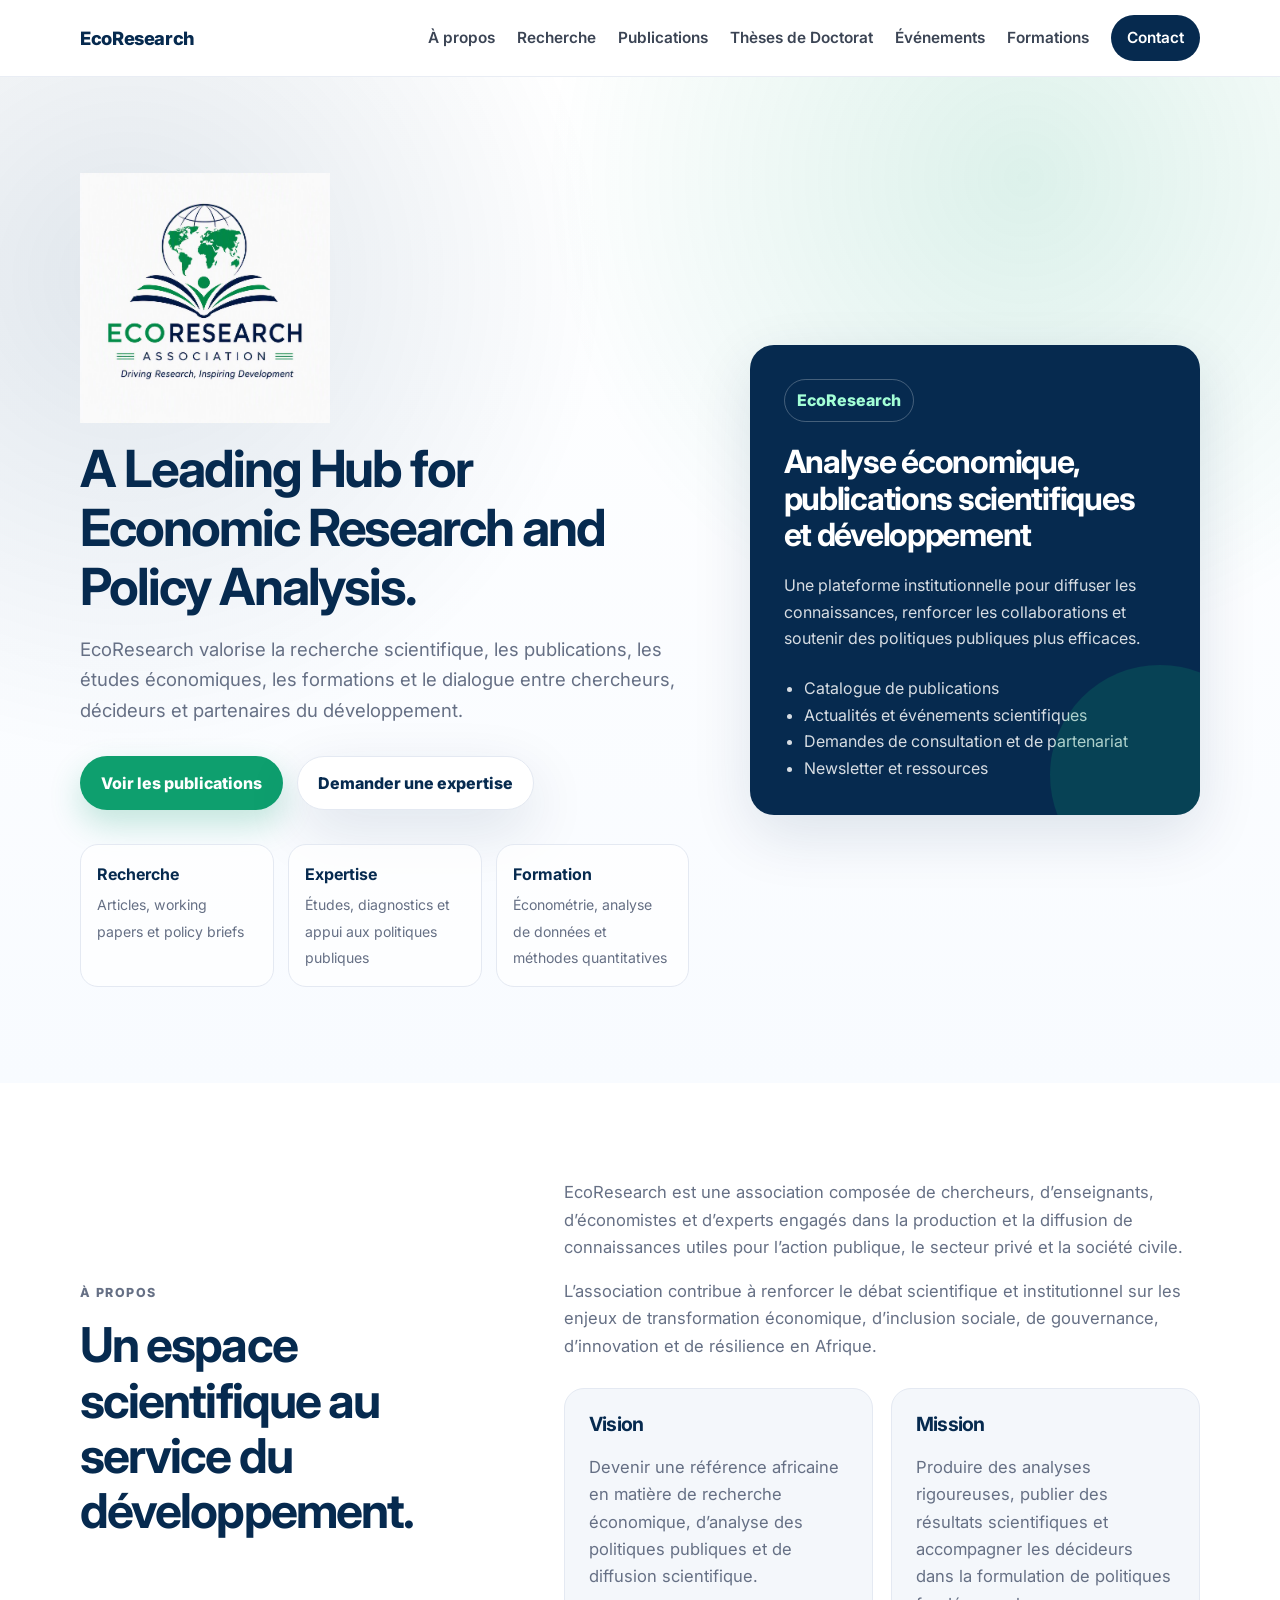
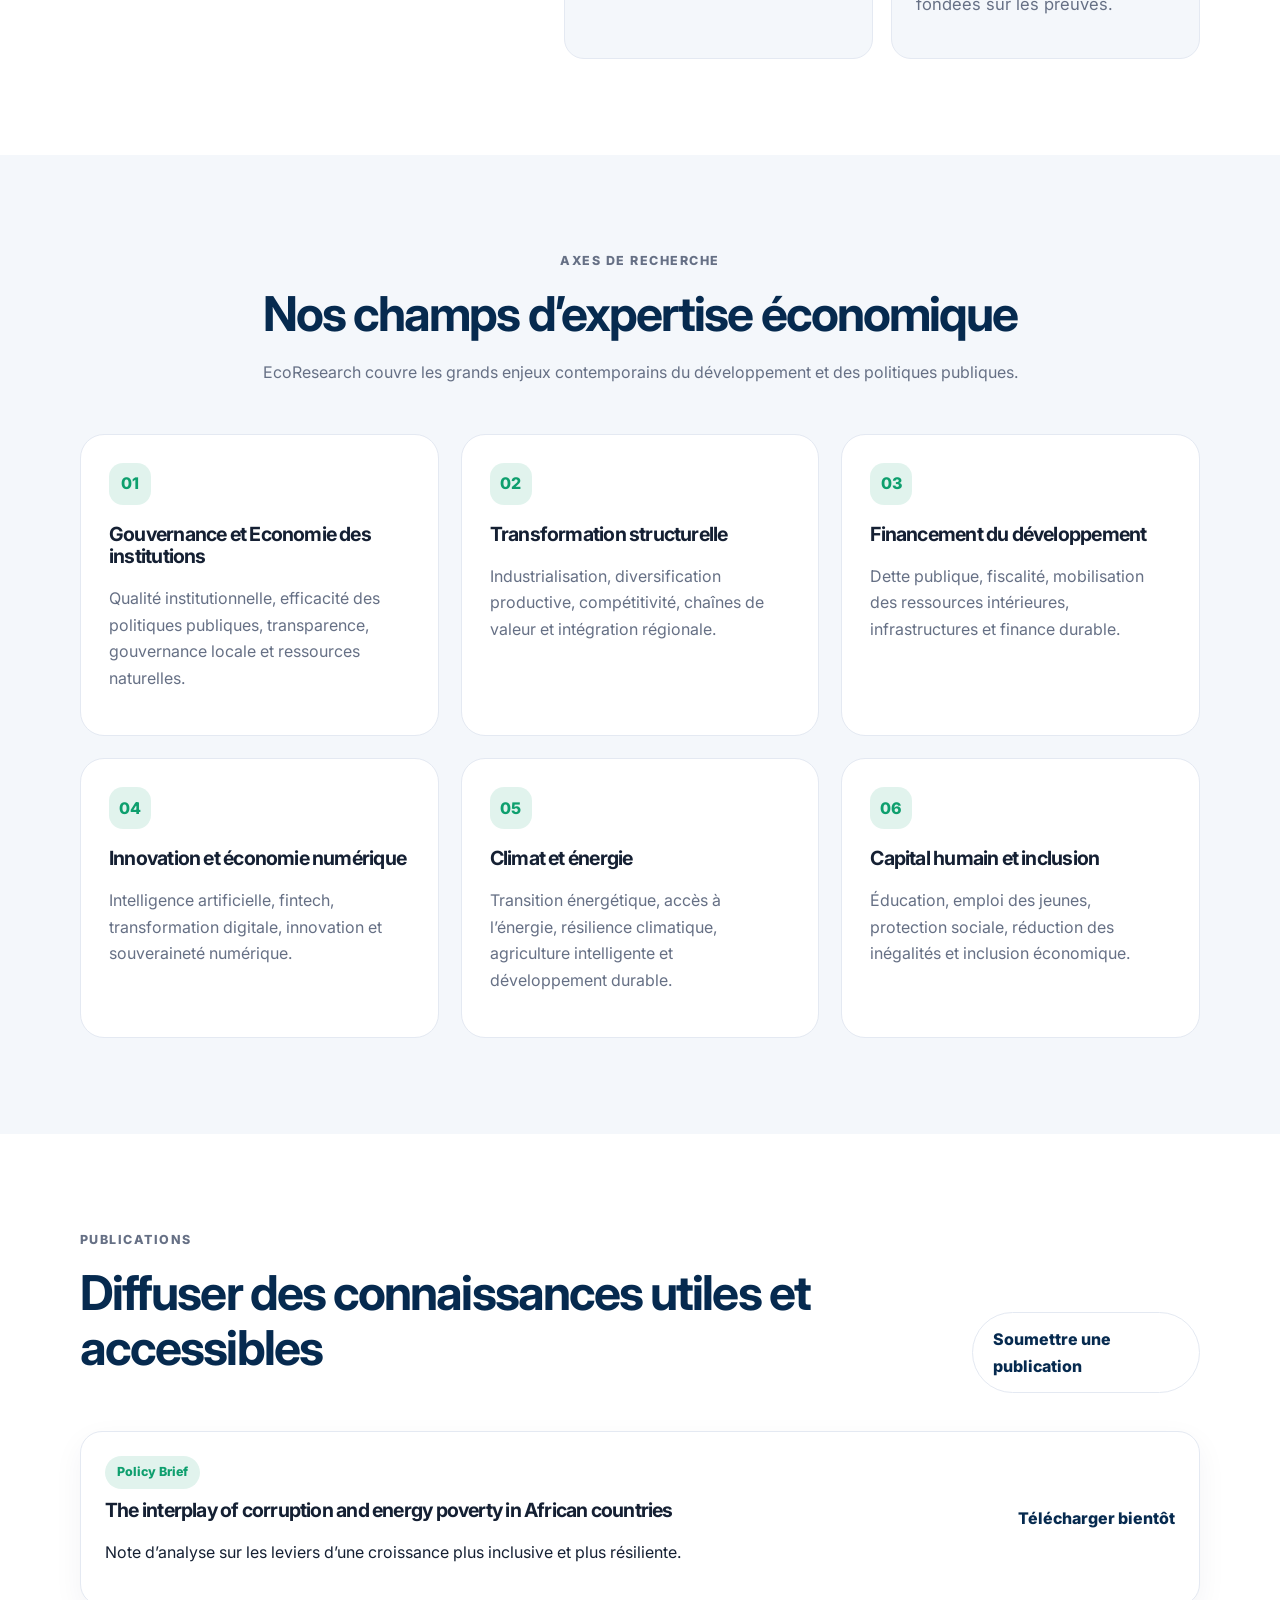
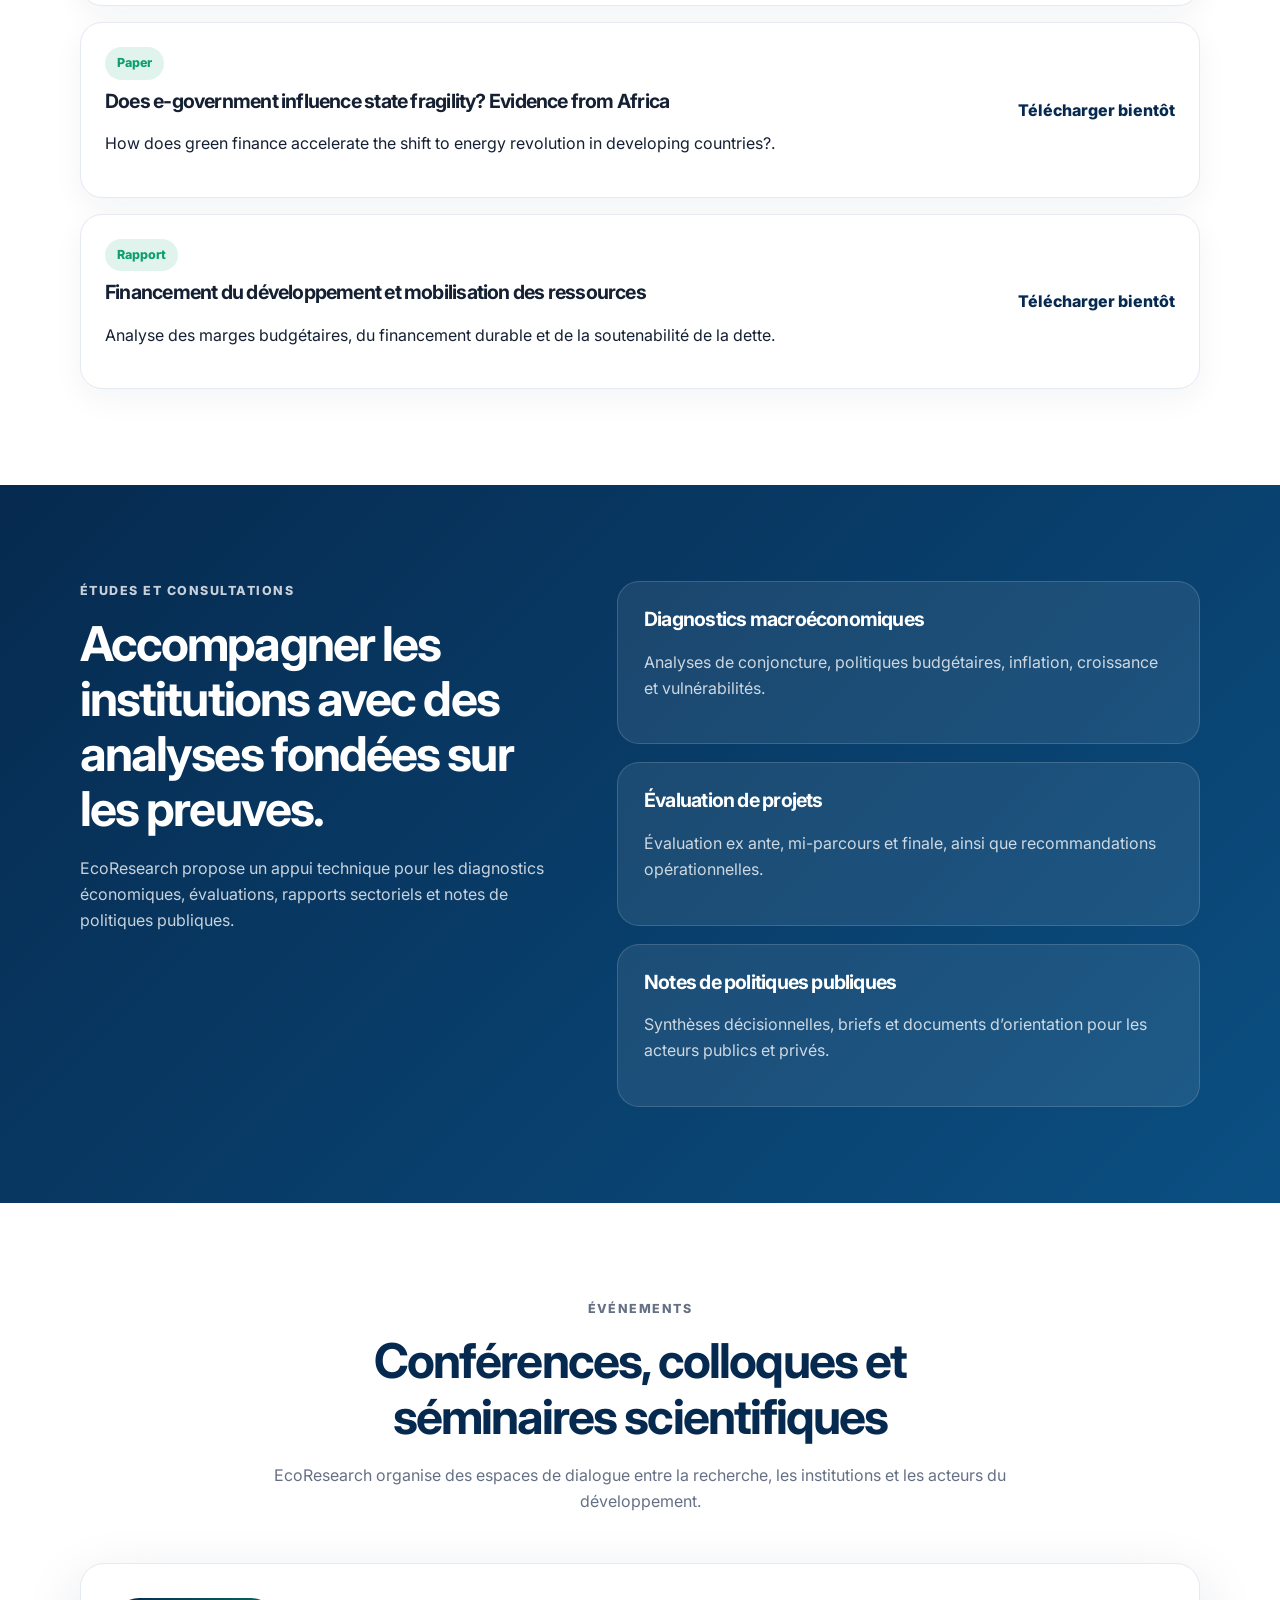
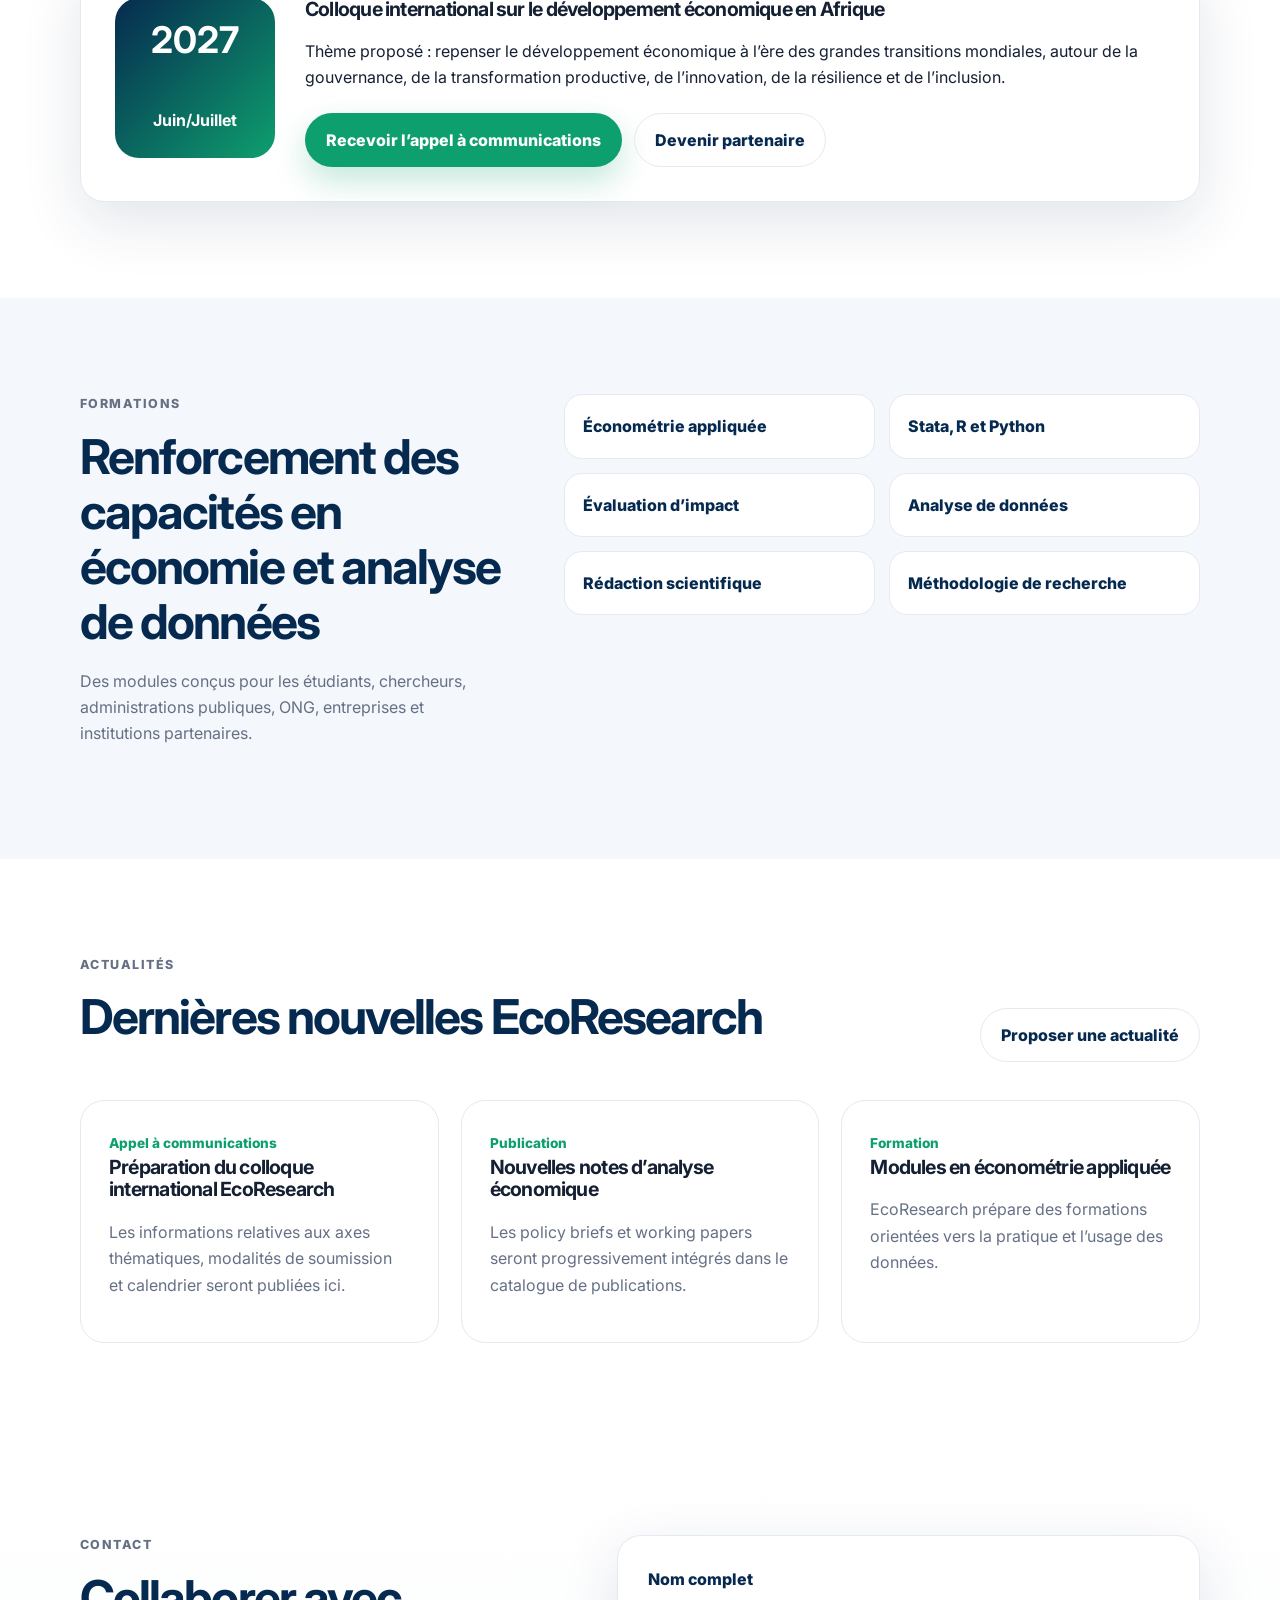
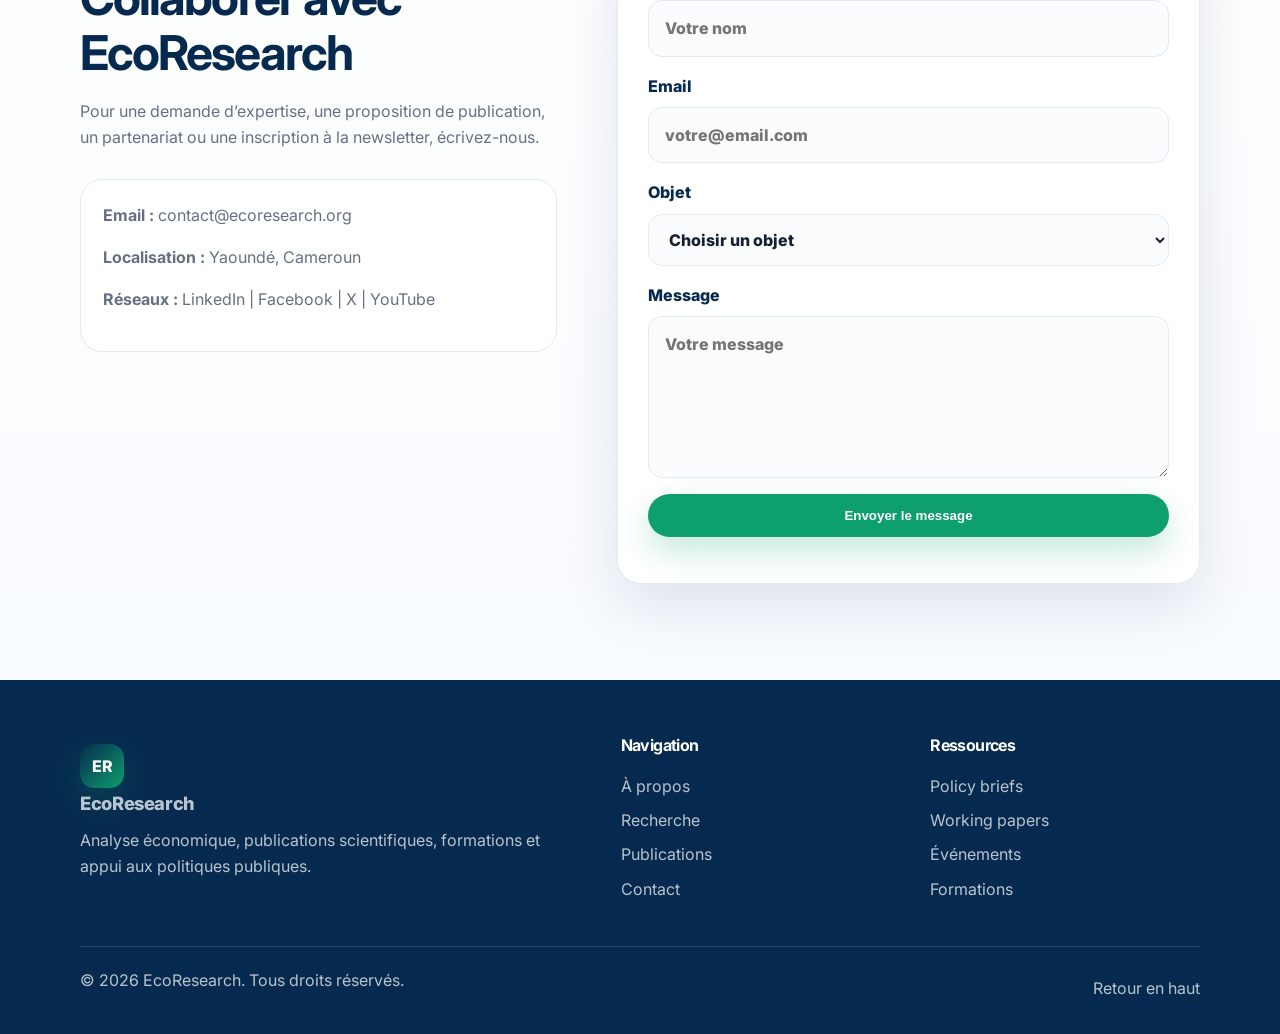
==== index.html @ c22a1712 "Update index.html" ====
<!DOCTYPE html>
<html lang="fr">
<head>
  <meta charset="UTF-8" />
  <meta name="viewport" content="width=device-width, initial-scale=1.0" />
  <meta name="description" content="EcoResearch est une association dédiée à l'analyse économique, à la production scientifique, aux publications, formations, études et consultations." />
  <meta name="keywords" content="EcoResearch, analyse économique, publications scientifiques, recherche, développement, formation, colloque, Afrique" />
  <meta name="author" content="Association EcoResearch" />
  <title>EcoResearch |Recherche appliquée pour le développement économique durable</title>
  <link rel="preconnect" href="https://fonts.googleapis.com">
  <link rel="preconnect" href="https://fonts.gstatic.com" crossorigin>
  <link href="https://fonts.googleapis.com/css2?family=Inter:wght@400;500;600;700;800&display=swap" rel="stylesheet">
  <link rel="stylesheet" href="style.css" />
</head>
<body>
  <header class="site-header" id="top">
    <div class="container nav-wrapper">
      <a href="#top" class="brand" aria-label=<img src="" alt=""EcoResearch Logo">
        <span class="brand-text">EcoResearch</span>
       </a> 
      <button class="nav-toggle" id="navToggle" aria-label="Ouvrir le menu" aria-expanded="false">
        <span></span><span></span><span></span>
      </button>
      <nav class="main-nav" id="mainNav" aria-label="Navigation principale">
        <a href="#apropos">À propos</a>
        <a href="#recherche">Recherche</a>
        <a href="#publications">Publications</a>
        <a href="#Theses">Thèses de Doctorat</a>
        <a href="#evenements">Événements</a>
        <a href="#formations">Formations</a>
        <a href="#contact" class="nav-cta">Contact</a>
      </nav>
    </div>
  </header>

  <main>
    <section class="hero section" id="accueil">
      <div class="container hero-grid">
        <div class="hero-content reveal">
         <img src="Ecoresearch-AS.jpeg" alt="EcoResearch Logo" style="width:250px; height:auto; 
          <p class="eyebrow"></p>
          <h1>A Leading Hub for Economic Research and Policy Analysis.</h1>
          <p class="hero-text">
            EcoResearch valorise la recherche scientifique, les publications, les études économiques, les formations et le dialogue entre chercheurs, décideurs et partenaires du développement.
          </p>
          <div class="hero-actions">
            <a href="#publications" class="btn btn-primary">Voir les publications</a>
            <a href="#contact" class="btn btn-secondary">Demander une expertise</a>
          </div>
          <div class="hero-stats" aria-label="Indicateurs EcoResearch">
            <div><strong>Recherche</strong><span>Articles, working papers et policy briefs</span></div>
            <div><strong>Expertise</strong><span>Études, diagnostics et appui aux politiques publiques</span></div>
            <div><strong>Formation</strong><span>Économétrie, analyse de données et méthodes quantitatives</span></div>
          </div>
        </div>
        <div class="hero-card reveal">
          <div class="card-badge">EcoResearch</div>
          <h2>Analyse économique, publications scientifiques et développement</h2>
          <p>
            Une plateforme institutionnelle pour diffuser les connaissances, renforcer les collaborations et soutenir des politiques publiques plus efficaces.
          </p>
          <ul>
            <li>Catalogue de publications</li>
            <li>Actualités et événements scientifiques</li>
            <li>Demandes de consultation et de partenariat</li>
            <li>Newsletter et ressources</li>
          </ul>
        </div>
      </div>
    </section>

    <section class="section" id="apropos">
      <div class="container two-col">
        <div class="section-heading reveal">
          <p class="eyebrow">À propos</p>
          <h2>Un espace scientifique au service du développement.</h2>
        </div>
        <div class="text-block reveal">
          <p>
            EcoResearch est une association composée de chercheurs, d’enseignants, d’économistes et d’experts engagés dans la production et la diffusion de connaissances utiles pour l’action publique, le secteur privé et la société civile.
          </p>
          <p>
            L’association contribue à renforcer le débat scientifique et institutionnel sur les enjeux de transformation économique, d’inclusion sociale, de gouvernance, d’innovation et de résilience en Afrique.
          </p>
          <div class="mission-box">
            <div>
              <h3>Vision</h3>
              <p>Devenir une référence africaine en matière de recherche économique, d’analyse des politiques publiques et de diffusion scientifique.</p>
            </div>
            <div>
              <h3>Mission</h3>
              <p>Produire des analyses rigoureuses, publier des résultats scientifiques et accompagner les décideurs dans la formulation de politiques fondées sur les preuves.</p>
            </div>
          </div>
        </div>
      </div>
    </section>

    <section class="section bg-soft" id="recherche">
      <div class="container">
        <div class="section-heading centered reveal">
          <p class="eyebrow">Axes de recherche</p>
          <h2>Nos champs d’expertise économique</h2>
          <p>EcoResearch couvre les grands enjeux contemporains du développement et des politiques publiques.</p>
        </div>
        <div class="cards-grid">
          <article class="feature-card reveal"><span>01</span><h3>Gouvernance et Economie des institutions</h3><p>Qualité institutionnelle, efficacité des politiques publiques, transparence, gouvernance locale et ressources naturelles.</p></article>
          <article class="feature-card reveal"><span>02</span><h3>Transformation structurelle</h3><p>Industrialisation, diversification productive, compétitivité, chaînes de valeur et intégration régionale.</p></article>
          <article class="feature-card reveal"><span>03</span><h3>Financement du développement</h3><p>Dette publique, fiscalité, mobilisation des ressources intérieures, infrastructures et finance durable.</p></article>
          <article class="feature-card reveal"><span>04</span><h3>Innovation et économie numérique</h3><p>Intelligence artificielle, fintech, transformation digitale, innovation et souveraineté numérique.</p></article>
          <article class="feature-card reveal"><span>05</span><h3>Climat et énergie</h3><p>Transition énergétique, accès à l’énergie, résilience climatique, agriculture intelligente et développement durable.</p></article>
          <article class="feature-card reveal"><span>06</span><h3>Capital humain et inclusion</h3><p>Éducation, emploi des jeunes, protection sociale, réduction des inégalités et inclusion économique.</p></article>
        </div>
      </div>
    </section>

    <section class="section" id="publications">
      <div class="container">
        <div class="section-heading split reveal">
          <div>
            <p class="eyebrow">Publications</p>
            <h2>Diffuser des connaissances utiles et accessibles</h2>
          </div>
          <a href="#contact" class="btn btn-outline">Soumettre une publication</a>
        </div>
        <div class="publication-list reveal">
          <article class="publication-item">
            <div><span class="tag">Policy Brief</span><h3>The interplay of corruption and energy poverty in African countries</h3><p>Note d’analyse sur les leviers d’une croissance plus inclusive et plus résiliente.</p></div>
            <a href="#" class="read-more">Télécharger bientôt</a>
          </article>
          <article class="publication-item">
            <div><span class="tag">Paper</span><h3>Does e-government influence state fragility? Evidence from Africa</h3><p>How does green finance accelerate the shift to energy revolution in developing countries?.</p></div>
            <a href="#" class="read-more">Télécharger bientôt</a>
          </article>
          <article class="publication-item">
            <div><span class="tag">Rapport</span><h3>Financement du développement et mobilisation des ressources</h3><p>Analyse des marges budgétaires, du financement durable et de la soutenabilité de la dette.</p></div>
            <a href="#" class="read-more">Télécharger bientôt</a>
          </article>
        </div>
      </div>
    </section>

    <section class="section bg-dark" id="consultations">
      <div class="container services-grid">
        <div class="section-heading reveal">
          <p class="eyebrow light">Études et consultations</p>
          <h2>Accompagner les institutions avec des analyses fondées sur les preuves.</h2>
          <p>EcoResearch propose un appui technique pour les diagnostics économiques, évaluations, rapports sectoriels et notes de politiques publiques.</p>
        </div>
        <div class="service-list reveal">
          <div><h3>Diagnostics macroéconomiques</h3><p>Analyses de conjoncture, politiques budgétaires, inflation, croissance et vulnérabilités.</p></div>
          <div><h3>Évaluation de projets</h3><p>Évaluation ex ante, mi-parcours et finale, ainsi que recommandations opérationnelles.</p></div>
          <div><h3>Notes de politiques publiques</h3><p>Synthèses décisionnelles, briefs et documents d’orientation pour les acteurs publics et privés.</p></div>
        </div>
      </div>
    </section>

    <section class="section" id="evenements">
      <div class="container">
        <div class="section-heading centered reveal">
          <p class="eyebrow">Événements</p>
          <h2>Conférences, colloques et séminaires scientifiques</h2>
          <p>EcoResearch organise des espaces de dialogue entre la recherche, les institutions et les acteurs du développement.</p>
        </div>
        <div class="event-card reveal">
          <div class="event-date"><strong>2027</strong><span>Juin/Juillet</span></div>
          <div>
            <h3>Colloque international sur le développement économique en Afrique</h3>
            <p>Thème proposé : repenser le développement économique à l’ère des grandes transitions mondiales, autour de la gouvernance, de la transformation productive, de l’innovation, de la résilience et de l’inclusion.</p>
            <div class="event-actions">
              <a href="#contact" class="btn btn-primary">Recevoir l’appel à communications</a>
              <a href="#contact" class="btn btn-outline">Devenir partenaire</a>
            </div>
          </div>
        </div>
      </div>
    </section>

    <section class="section bg-soft" id="formations">
      <div class="container two-col align-start">
        <div class="section-heading reveal">
          <p class="eyebrow">Formations</p>
          <h2>Renforcement des capacités en économie et analyse de données</h2>
          <p>Des modules conçus pour les étudiants, chercheurs, administrations publiques, ONG, entreprises et institutions partenaires.</p>
        </div>
        <div class="training-grid reveal">
          <span>Économétrie appliquée</span>
          <span>Stata, R et Python</span>
          <span>Évaluation d’impact</span>
          <span>Analyse de données</span>
          <span>Rédaction scientifique</span>
          <span>Méthodologie de recherche</span>
        </div>
      </div>
    </section>

    <section class="section" id="actualites">
      <div class="container">
        <div class="section-heading split reveal">
          <div>
            <p class="eyebrow">Actualités</p>
            <h2>Dernières nouvelles EcoResearch</h2>
          </div>
          <a href="#contact" class="btn btn-outline">Proposer une actualité</a>
        </div>
        <div class="news-grid">
          <article class="news-card reveal"><span>Appel à communications</span><h3>Préparation du colloque international EcoResearch</h3><p>Les informations relatives aux axes thématiques, modalités de soumission et calendrier seront publiées ici.</p></article>
          <article class="news-card reveal"><span>Publication</span><h3>Nouvelles notes d’analyse économique</h3><p>Les policy briefs et working papers seront progressivement intégrés dans le catalogue de publications.</p></article>
          <article class="news-card reveal"><span>Formation</span><h3>Modules en économétrie appliquée</h3><p>EcoResearch prépare des formations orientées vers la pratique et l’usage des données.</p></article>
        </div>
      </div>
    </section>

    <section class="section contact-section" id="contact">
      <div class="container contact-grid">
        <div class="section-heading reveal">
          <p class="eyebrow">Contact</p>
          <h2>Collaborer avec EcoResearch</h2>
          <p>Pour une demande d’expertise, une proposition de publication, un partenariat ou une inscription à la newsletter, écrivez-nous.</p>
          <div class="contact-info">
            <p><strong>Email :</strong> contact@ecoresearch.org</p>
            <p><strong>Localisation :</strong> Yaoundé, Cameroun</p>
            <p><strong>Réseaux :</strong> LinkedIn | Facebook | X | YouTube</p>
          </div>
        </div>
        <form class="contact-form reveal" id="contactForm">
          <label>Nom complet<input type="text" name="name" placeholder="Votre nom" required></label>
          <label>Email<input type="email" name="email" placeholder="votre@email.com" required></label>
          <label>Objet<select name="subject" required><option value="">Choisir un objet</option><option>Demande d’expertise</option><option>Publication scientifique</option><option>Partenariat</option><option>Formation</option><option>Autre</option></select></label>
          <label>Message<textarea name="message" rows="5" placeholder="Votre message" required></textarea></label>
          <button type="submit" class="btn btn-primary">Envoyer le message</button>
          <p class="form-note" id="formNote" role="status"></p>
        </form>
      </div>
    </section>
  </main>

  <footer class="site-footer">
    <div class="container footer-grid">
      <div>
        <a href="#top" class="brand footer-brand"><span class="brand-mark">ER</span><span class="brand-text">EcoResearch</span></a>
        <p>Analyse économique, publications scientifiques, formations et appui aux politiques publiques.</p>
      </div>
      <div>
        <h3>Navigation</h3>
        <a href="#apropos">À propos</a>
        <a href="#recherche">Recherche</a>
        <a href="#publications">Publications</a>
        <a href="#contact">Contact</a>
      </div>
      <div>
        <h3>Ressources</h3>
        <a href="#publications">Policy briefs</a>
        <a href="#publications">Working papers</a>
        <a href="#evenements">Événements</a>
        <a href="#formations">Formations</a>
      </div>
    </div>
    <div class="container footer-bottom">
      <p>© <span id="year"></span> EcoResearch. Tous droits réservés.</p>
      <a href="#top">Retour en haut</a>
    </div>
  </footer>

  <script src="script.js"></script>
</body>
</html>
---- style.css ----
:root {
  --blue-900: #062a4f;
  --blue-800: #073763;
  --blue-700: #0b4f82;
  --green-600: #0e9f6e;
  --green-500: #14b885;
  --text: #152033;
  --muted: #667085;
  --soft: #f4f7fb;
  --white: #ffffff;
  --border: #e4e9f2;
  --shadow: 0 20px 60px rgba(6, 42, 79, 0.12);
  --radius: 24px;
}

* { box-sizing: border-box; }
html { scroll-behavior: smooth; }
body {background-image:url('Logo.png');
      background-repeat: no-repeat;
      background-position: center 120px;
      background-size: 400px;
      background-attachment: fixed;
  margin: 0;
  font-family: "Inter", system-ui, -apple-system, BlinkMacSystemFont, "Segoe UI", sans-serif;
  color: var(--text);
  background-color: var(--white);
  line-height: 1.65;
}

a { color: inherit; text-decoration: none; }
p { margin: 0 0 1rem; }
img { max-width: 100%; display: block; }

.container {
  width: min(1120px, calc(100% - 40px));
  margin: 0 auto;
}

.section { padding: 96px 0; }
.bg-soft { background: var(--soft); }
.bg-dark { background: linear-gradient(135deg, var(--blue-900), var(--blue-700)); color: var(--white); }

.site-header {
  position: sticky;
  top: 0;
  z-index: 1000;
  background: rgba(255, 255, 255, 0.94);
  backdrop-filter: blur(12px);
  border-bottom: 1px solid rgba(228, 233, 242, 0.8);
}

.nav-wrapper {
  height: 76px;
  display: flex;
  align-items: center;
  justify-content: space-between;
  gap: 24px;
}

.brand { display: inline-flex; align-items: center; gap: 12px; font-weight: 800; color: var(--blue-900); }
.brand-mark {
  width: 44px;
  height: 44px;
  border-radius: 14px;
  display: grid;
  place-items: center;
  color: var(--white);
  background: linear-gradient(135deg, var(--blue-900), var(--green-600));
  box-shadow: 0 12px 30px rgba(14, 159, 110, 0.24);
}
.brand-text { font-size: 1.15rem; letter-spacing: -0.02em; }

.main-nav { display: flex; align-items: center; gap: 22px; font-size: 0.96rem; font-weight: 600; color: var(--text); }
.main-nav a { opacity: 0.84; transition: 0.2s ease; }
.main-nav a:hover { opacity: 1; color: var(--green-600); }
.nav-cta { padding: 10px 16px; border-radius: 999px; background: var(--blue-900); color: var(--white) !important; opacity: 1 !important; }

.nav-toggle { display: none; background: none; border: 0; cursor: pointer; width: 44px; height: 44px; }
.nav-toggle span { display: block; height: 2px; width: 24px; background: var(--blue-900); margin: 6px auto; transition: 0.2s ease; }

.hero {
 min-height: calc(100vh - 76px);
  display: grid;
  align-items: center;
  background:
    radial-gradient(circle at 80% 10%, rgba(14, 159, 110, 0.14), transparent 35%),
    radial-gradient(circle at 10% 20%, rgba(7, 55, 99, 0.12), transparent 34%),
    linear-gradient(180deg, #ffffff 0%, #f8fbff 100%);
}
.hero-grid { display: grid; grid-template-columns: 1.15fr 0.85fr; gap: 60px; align-items: center; }
.eyebrow { color: var(--green-600); font-weight: 800; letter-spacing: 0.12em; text-transform: uppercase; font-size: 0.78rem; margin-bottom: 14px; }
.eyebrow.light { color: #9ff3cc; }
h1, h2, h3 { line-height: 1.15; margin: 0 0 18px; letter-spacing: -0.04em; }
h1 { font-size: clamp(2rem, 4vw, 3.2rem); max-width: 850px; color: var(--blue-900); }
h2 { font-size: clamp(2rem, 4vw, 3rem); color: var(--blue-900); }
.bg-dark h2, .bg-dark h3 { color: var(--white); }
h3 { font-size: 1.22rem; }
.hero-text { font-size: 1.16rem; max-width: 680px; color: var(--muted); }
.hero-actions { display: flex; flex-wrap: wrap; gap: 14px; margin: 30px 0 34px; }
.btn { display: inline-flex; align-items: center; justify-content: center; gap: 8px; padding: 13px 20px; border-radius: 999px; font-weight: 800; border: 1px solid transparent; cursor: pointer; transition: 0.2s ease; }
.btn-primary { background: var(--green-600); color: var(--white); box-shadow: 0 14px 32px rgba(14, 159, 110, 0.24); }
.btn-primary:hover { background: var(--green-500); transform: translateY(-2px); }
.btn-secondary { background: var(--white); color: var(--blue-900); border-color: var(--border); box-shadow: var(--shadow); }
.btn-outline { background: transparent; color: var(--blue-900); border-color: var(--border); }
.bg-dark .btn-outline { color: var(--white); border-color: rgba(255,255,255,0.35); }

.hero-stats { display: grid; grid-template-columns: repeat(3, 1fr); gap: 14px; }
.hero-stats div { padding: 16px; border: 1px solid var(--border); border-radius: 18px; background: rgba(255,255,255,0.76); }
.hero-stats strong { display: block; color: var(--blue-900); margin-bottom: 4px; }
.hero-stats span { color: var(--muted); font-size: 0.88rem; }

.hero-card { padding: 34px; border-radius: var(--radius); background: var(--blue-900); color: var(--white); box-shadow: var(--shadow); position: relative; overflow: hidden; }
.hero-card::after { content: ""; position: absolute; right: -70px; bottom: -70px; width: 220px; height: 220px; border-radius: 50%; background: rgba(14, 159, 110, 0.2); }
.card-badge { display: inline-flex; padding: 7px 12px; border: 1px solid rgba(255,255,255,0.25); border-radius: 999px; color: #a3ffd6; font-weight: 800; margin-bottom: 22px; }
.hero-card h2 { color: var(--white); font-size: 2rem; }
.hero-card p, .hero-card li { color: rgba(255,255,255,0.84); }
.hero-card ul { margin: 24px 0 0; padding-left: 20px; }

.two-col { display: grid; grid-template-columns: 0.8fr 1.2fr; gap: 60px; align-items: center; }
.align-start { align-items: start; }
.section-heading.centered { text-align: center; max-width: 760px; margin: 0 auto 48px; }
.section-heading.split { display: flex; align-items: end; justify-content: space-between; gap: 24px; margin-bottom: 38px; }
.section-heading p { color: var(--muted); }
.bg-dark .section-heading p { color: rgba(255,255,255,0.78); }
.text-block { color: var(--muted); font-size: 1.04rem; }
.mission-box { display: grid; grid-template-columns: repeat(2, 1fr); gap: 18px; margin-top: 28px; }
.mission-box div { padding: 24px; border-radius: 20px; background: var(--soft); border: 1px solid var(--border); }
.mission-box h3 { color: var(--blue-900); }

.cards-grid { display: grid; grid-template-columns: repeat(3, 1fr); gap: 22px; }
.feature-card, .news-card { padding: 28px; border: 1px solid var(--border); border-radius: var(--radius); background: var(--white); transition: 0.2s ease; }
.feature-card:hover, .news-card:hover { transform: translateY(-5px); box-shadow: var(--shadow); }
.feature-card span { display: inline-flex; width: 42px; height: 42px; border-radius: 14px; align-items: center; justify-content: center; background: rgba(14,159,110,0.12); color: var(--green-600); font-weight: 800; margin-bottom: 18px; }
.feature-card p, .news-card p { color: var(--muted); }

.publication-list { display: grid; gap: 16px; }
.publication-item { display: flex; align-items: center; justify-content: space-between; gap: 24px; padding: 24px; border: 1px solid var(--border); border-radius: 22px; background: var(--white); box-shadow: 0 10px 30px rgba(6,42,79,0.05); }
.tag { display: inline-flex; padding: 6px 12px; border-radius: 999px; background: rgba(14,159,110,0.12); color: var(--green-600); font-weight: 800; font-size: 0.78rem; margin-bottom: 10px; }
.read-more { color: var(--blue-900); font-weight: 800; white-space: nowrap; }

.services-grid { display: grid; grid-template-columns: 0.9fr 1.1fr; gap: 60px; align-items: start; }
.service-list { display: grid; gap: 18px; }
.service-list div { padding: 26px; border-radius: 22px; background: rgba(255,255,255,0.08); border: 1px solid rgba(255,255,255,0.15); }
.service-list p { color: rgba(255,255,255,0.78); }

.event-card { display: grid; grid-template-columns: 160px 1fr; gap: 30px; padding: 34px; border-radius: var(--radius); background: var(--white); border: 1px solid var(--border); box-shadow: var(--shadow); }
.event-date { height: 160px; border-radius: 24px; background: linear-gradient(135deg, var(--blue-900), var(--green-600)); color: var(--white); display: grid; place-items: center; text-align: center; }
.event-date strong { display: block; font-size: 2.3rem; line-height: 1; }
.event-date span { display: block; font-weight: 700; }
.event-actions { display: flex; flex-wrap: wrap; gap: 12px; margin-top: 22px; }
.training-grid { display: grid; grid-template-columns: repeat(2, 1fr); gap: 14px; }
.training-grid span { padding: 18px; border-radius: 18px; background: var(--white); border: 1px solid var(--border); font-weight: 800; color: var(--blue-900); }
.news-grid { display: grid; grid-template-columns: repeat(3, 1fr); gap: 22px; }
.news-card span { color: var(--green-600); font-weight: 800; font-size: 0.85rem; }

.contact-section { background: linear-gradient(180deg, #ffffff 0%, #f8fbff 100%); }
.contact-grid { display: grid; grid-template-columns: 0.9fr 1.1fr; gap: 60px; align-items: start; }
.contact-info { margin-top: 28px; padding: 22px; border: 1px solid var(--border); border-radius: 22px; background: var(--white); }
.contact-form { display: grid; gap: 16px; padding: 30px; background: var(--white); border: 1px solid var(--border); border-radius: var(--radius); box-shadow: var(--shadow); }
.contact-form label { display: grid; gap: 8px; font-weight: 800; color: var(--blue-900); }
.contact-form input, .contact-form select, .contact-form textarea { width: 100%; padding: 14px 16px; border: 1px solid var(--border); border-radius: 14px; font: inherit; color: var(--text); background: #fbfcfe; }
.contact-form input:focus, .contact-form select:focus, .contact-form textarea:focus { outline: 3px solid rgba(14,159,110,0.16); border-color: var(--green-600); }
.form-note { margin: 0; color: var(--green-600); font-weight: 700; }

.site-footer { padding: 56px 0 24px; background: var(--blue-900); color: var(--white); }
.footer-grid { display: grid; grid-template-columns: 1.3fr 0.7fr 0.7fr; gap: 40px; }
.footer-brand { color: var(--white); margin-bottom: 16px; }
.site-footer p, .site-footer a { color: rgba(255,255,255,0.72); }
.site-footer a { display: block; margin: 8px 0; }
.site-footer h3 { font-size: 1rem; }
.footer-bottom { display: flex; justify-content: space-between; gap: 20px; border-top: 1px solid rgba(255,255,255,0.14); margin-top: 36px; padding-top: 20px; }

.reveal { opacity: 0; transform: translateY(24px); transition: 0.65s ease; }
.reveal.visible { opacity: 1; transform: translateY(0); }

@media (max-width: 940px) {
  .nav-toggle { display: block; }
  .main-nav { position: fixed; left: 20px; right: 20px; top: 84px; display: none; flex-direction: column; align-items: stretch; background: var(--white); padding: 20px; border-radius: 22px; box-shadow: var(--shadow); border: 1px solid var(--border); }
  .main-nav.open { display: flex; }
  .hero-grid, .two-col, .services-grid, .contact-grid, .event-card { grid-template-columns: 1fr; }
  .hero-stats, .cards-grid, .news-grid, .footer-grid { grid-template-columns: 1fr; }
  .section-heading.split { align-items: start; flex-direction: column; }
  .mission-box, .training-grid { grid-template-columns: 1fr; }
  .publication-item { align-items: start; flex-direction: column; }
  .event-date { width: 150px; }
}

@media (max-width: 560px) {
  .container { width: min(100% - 28px, 1120px); }
  .section { padding: 68px 0; }
  .hero { min-height: auto; padding-top: 60px; }
  .hero-actions, .event-actions { flex-direction: column; align-items: stretch; }
  .btn { width: 100%; }
  .hero-card, .contact-form, .event-card { padding: 24px; }
  .footer-bottom { flex-direction: column; }
}
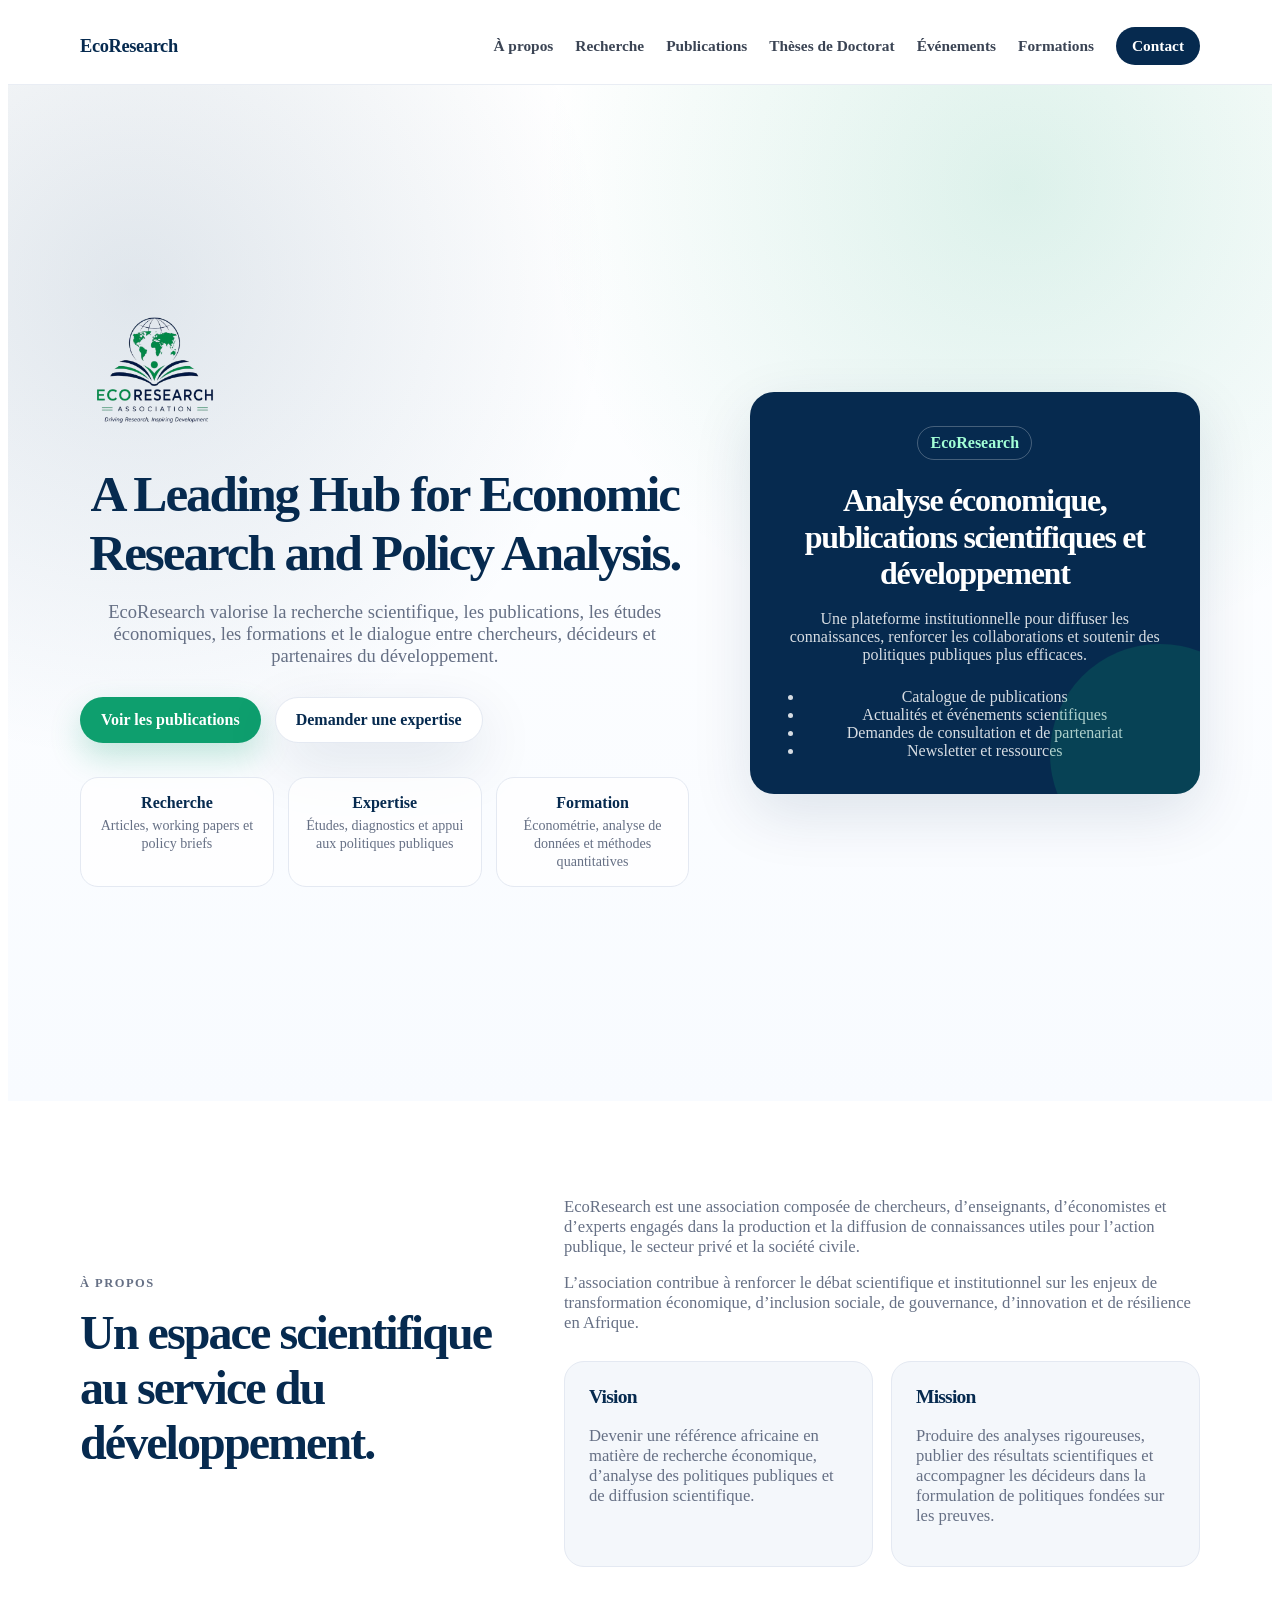
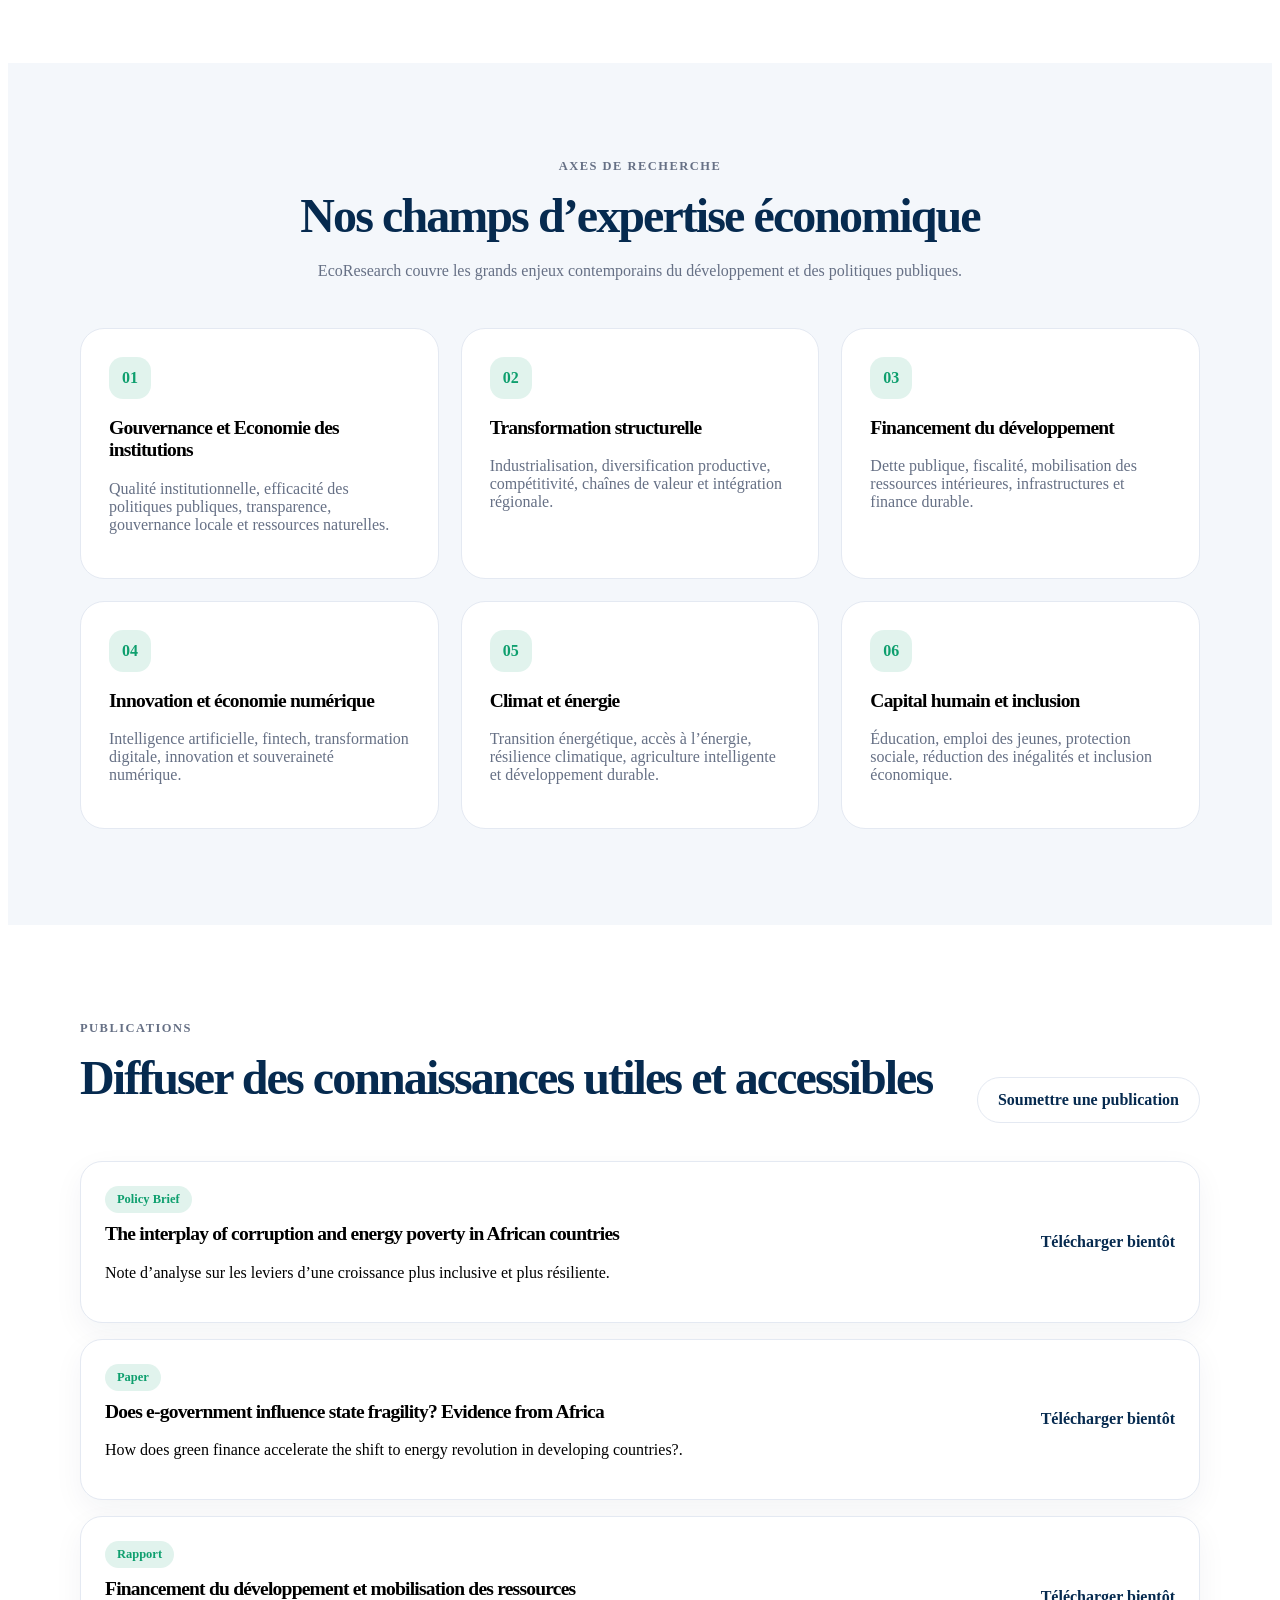
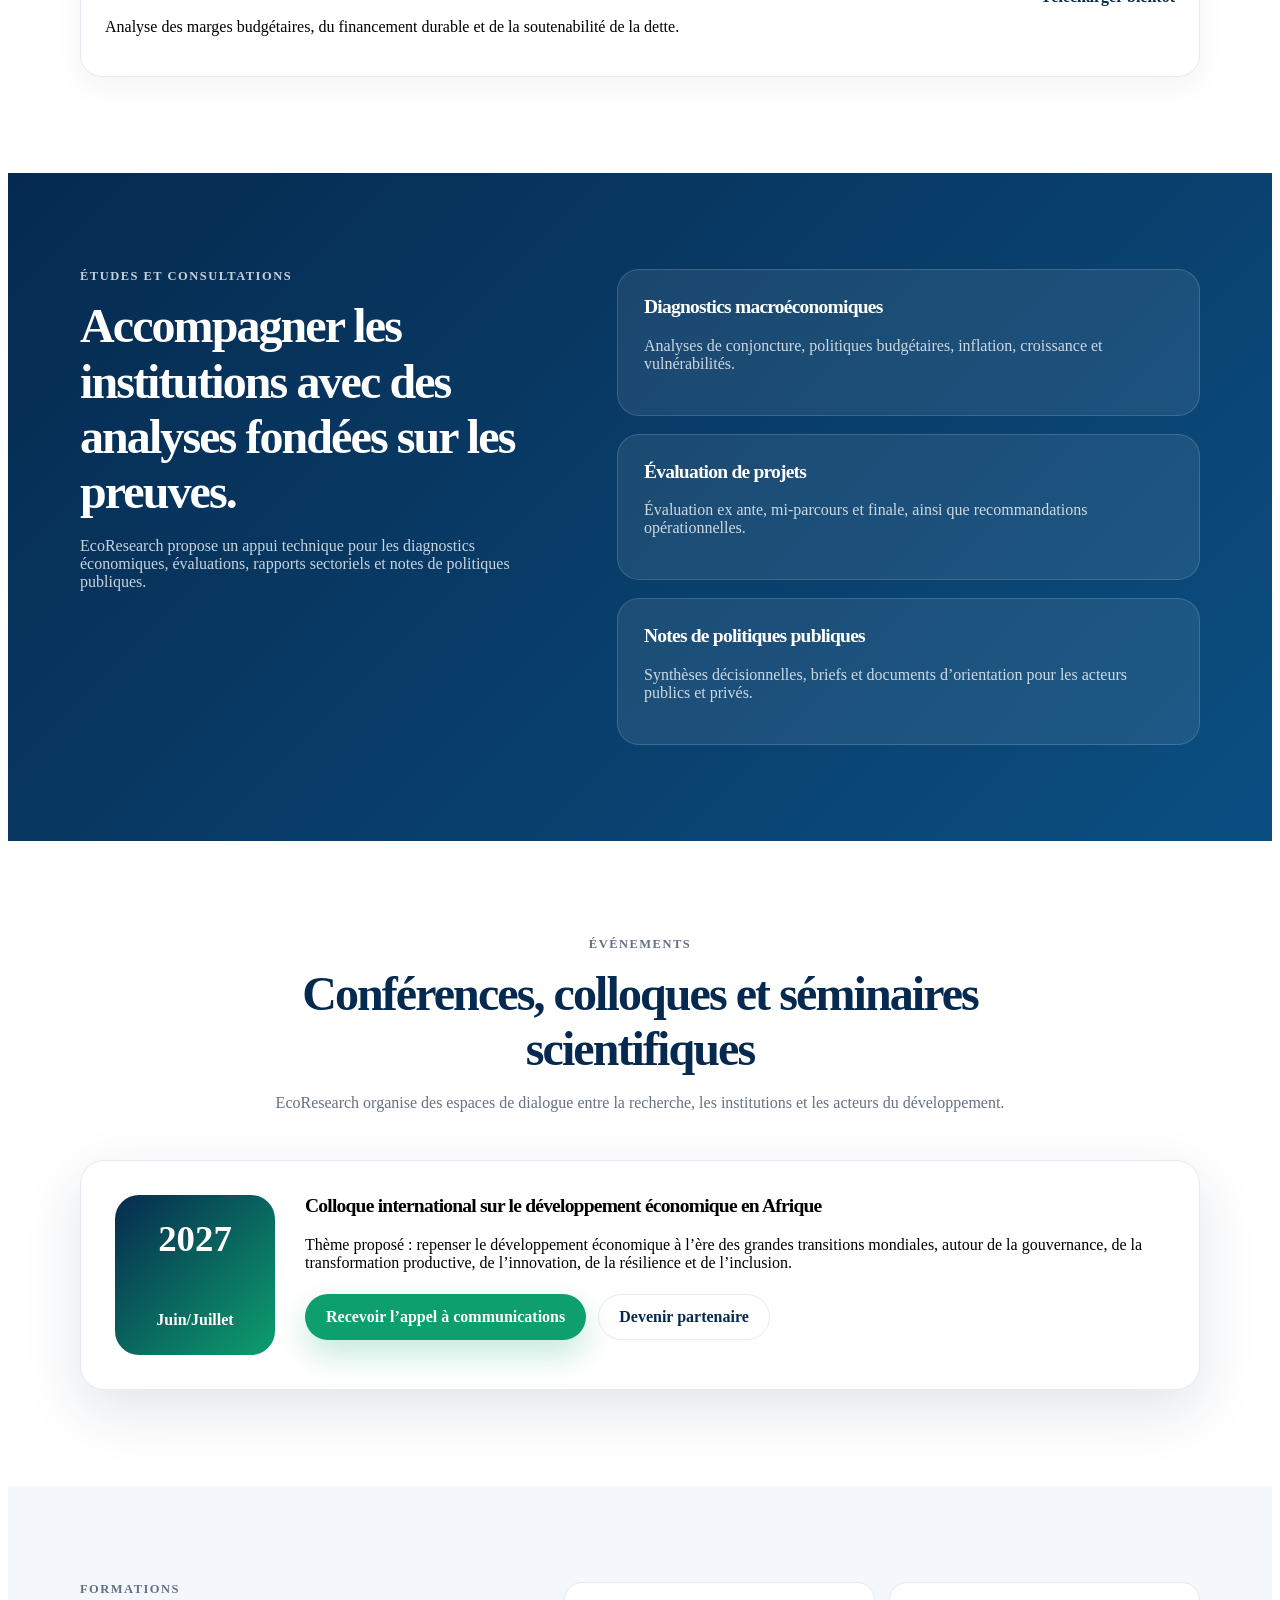
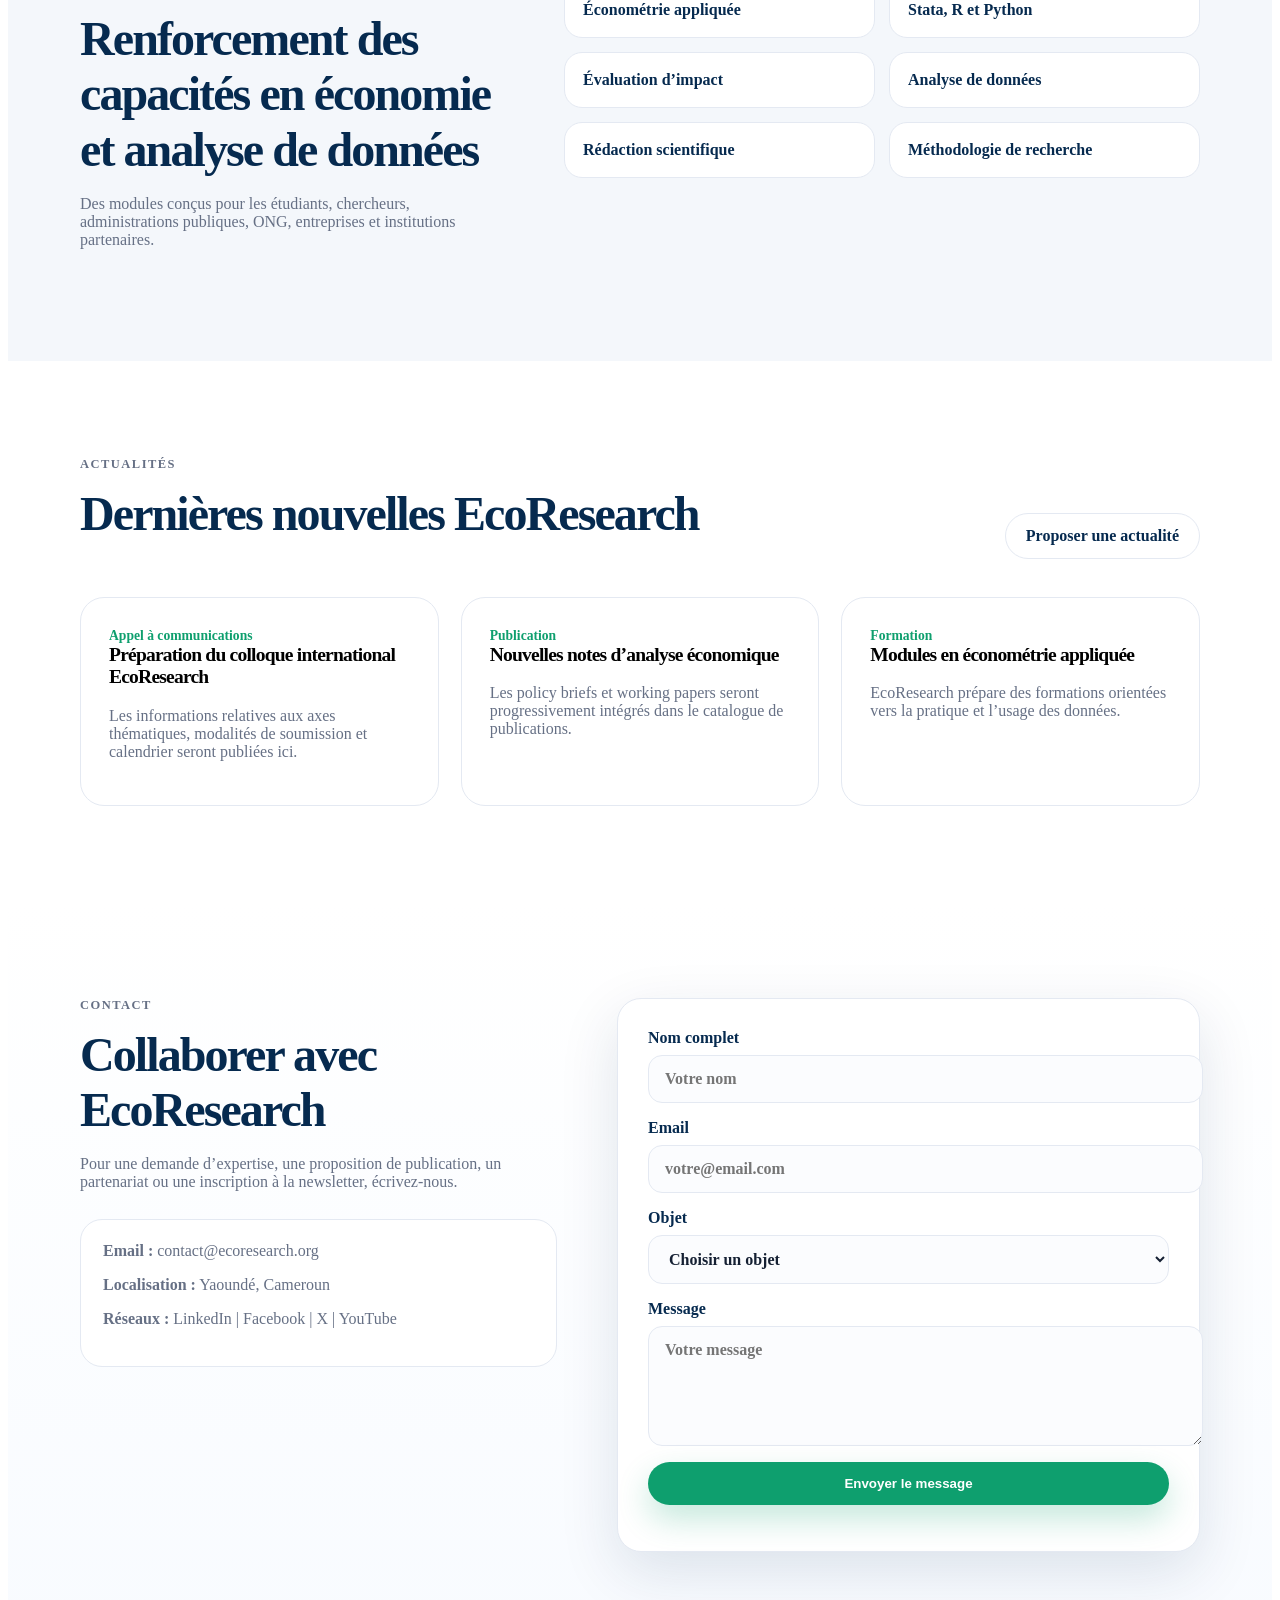
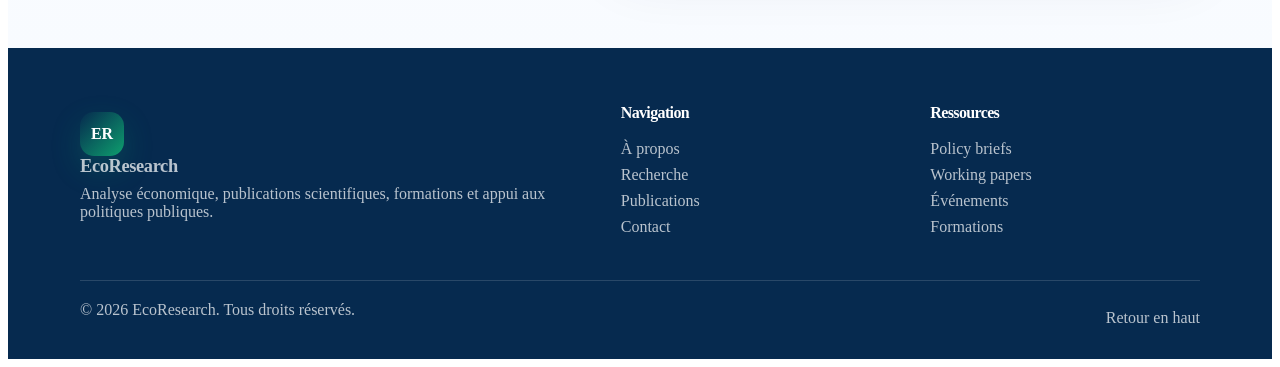
==== commit 7fdfc394: "Update index.html" ====
--- a/index.html
+++ b/index.html
@@ -37,7 +37,7 @@
     <section class="hero section" id="accueil">
       <div class="container hero-grid">
         <div class="hero-content reveal">
-         <img src="Ecoresearch-AS.jpeg" alt="EcoResearch Logo" style="width:250px; height:auto; 
+         <img src="Ecoresearch-ASrevised.png" alt="EcoResearch Logo" style="width:150px; height:auto; 
           <p class="eyebrow"></p>
           <h1>A Leading Hub for Economic Research and Policy Analysis.</h1>
           <p class="hero-text">
--- a/style.css
+++ b/style.css
@@ -12,30 +12,30 @@
   --shadow: 0 20px 60px rgba(6, 42, 79, 0.12);
   --radius: 24px;
 }
-
-* { box-sizing: border-box; }
-html { scroll-behavior: smooth; }
-body {background-image:url('Logo.png');
-      background-repeat: no-repeat;
-      background-position: center 120px;
-      background-size: 400px;
-      background-attachment: fixed;
-  margin: 0;
-  font-family: "Inter", system-ui, -apple-system, BlinkMacSystemFont, "Segoe UI", sans-serif;
-  color: var(--text);
-  background-color: var(--white);
-  line-height: 1.65;
+.hero {
+min-height: 100vh;
+background: #ffffff;
+display: flex;
+align-items: center;
+justify-content: center;
+text-align: center;
+color: #1f2937;
+}  
+a { 
+  color: inherit; 
+  text-decoration: none; 
 }
-
-a { color: inherit; text-decoration: none; }
-p { margin: 0 0 1rem; }
-img { max-width: 100%; display: block; }
-
+p { 
+  margin: 0 0 1rem; 
+}
+img { max-width: 100%;
+     display: block;
+    }
 .container {
-  width: min(1120px, calc(100% - 40px));
+  width: min(1120px,
+  calc(100% - 40px));
   margin: 0 auto;
 }
-
 .section { padding: 96px 0; }
 .bg-soft { background: var(--soft); }
 .bg-dark { background: linear-gradient(135deg, var(--blue-900), var(--blue-700)); color: var(--white); }
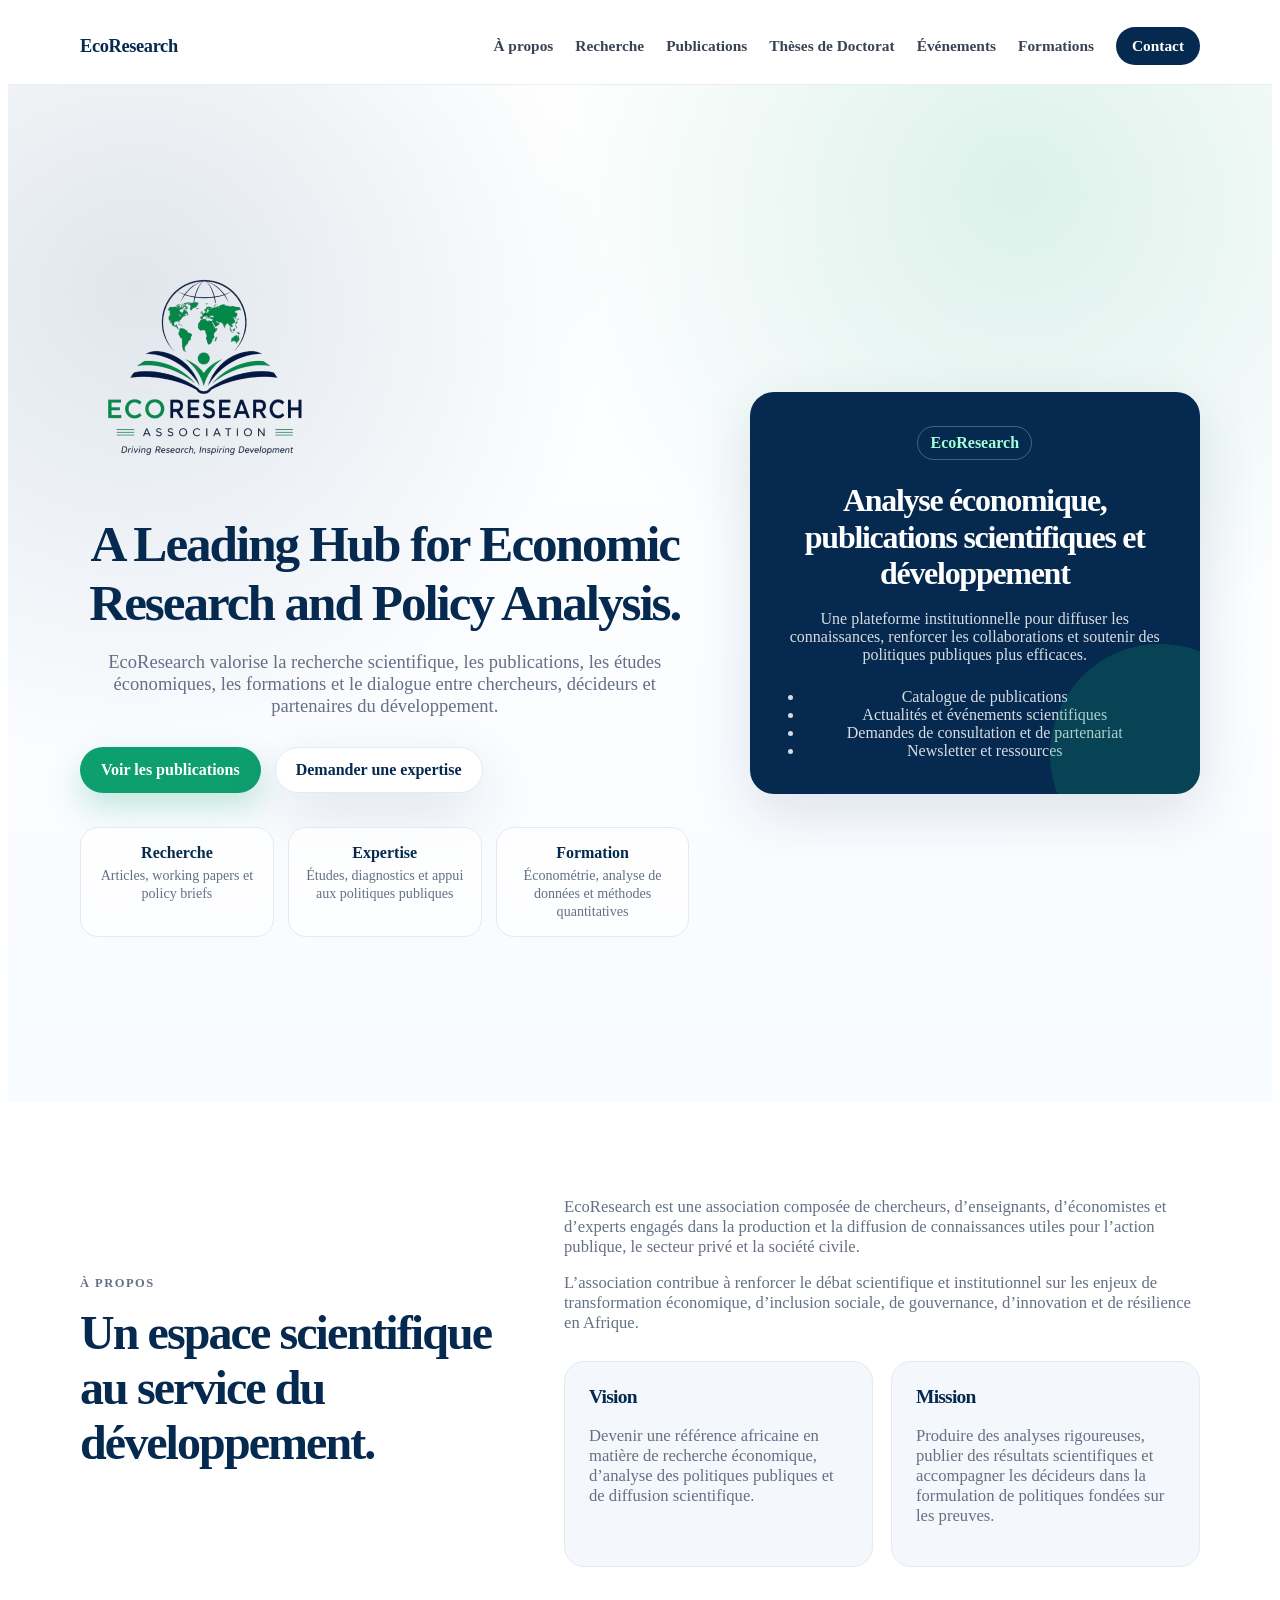
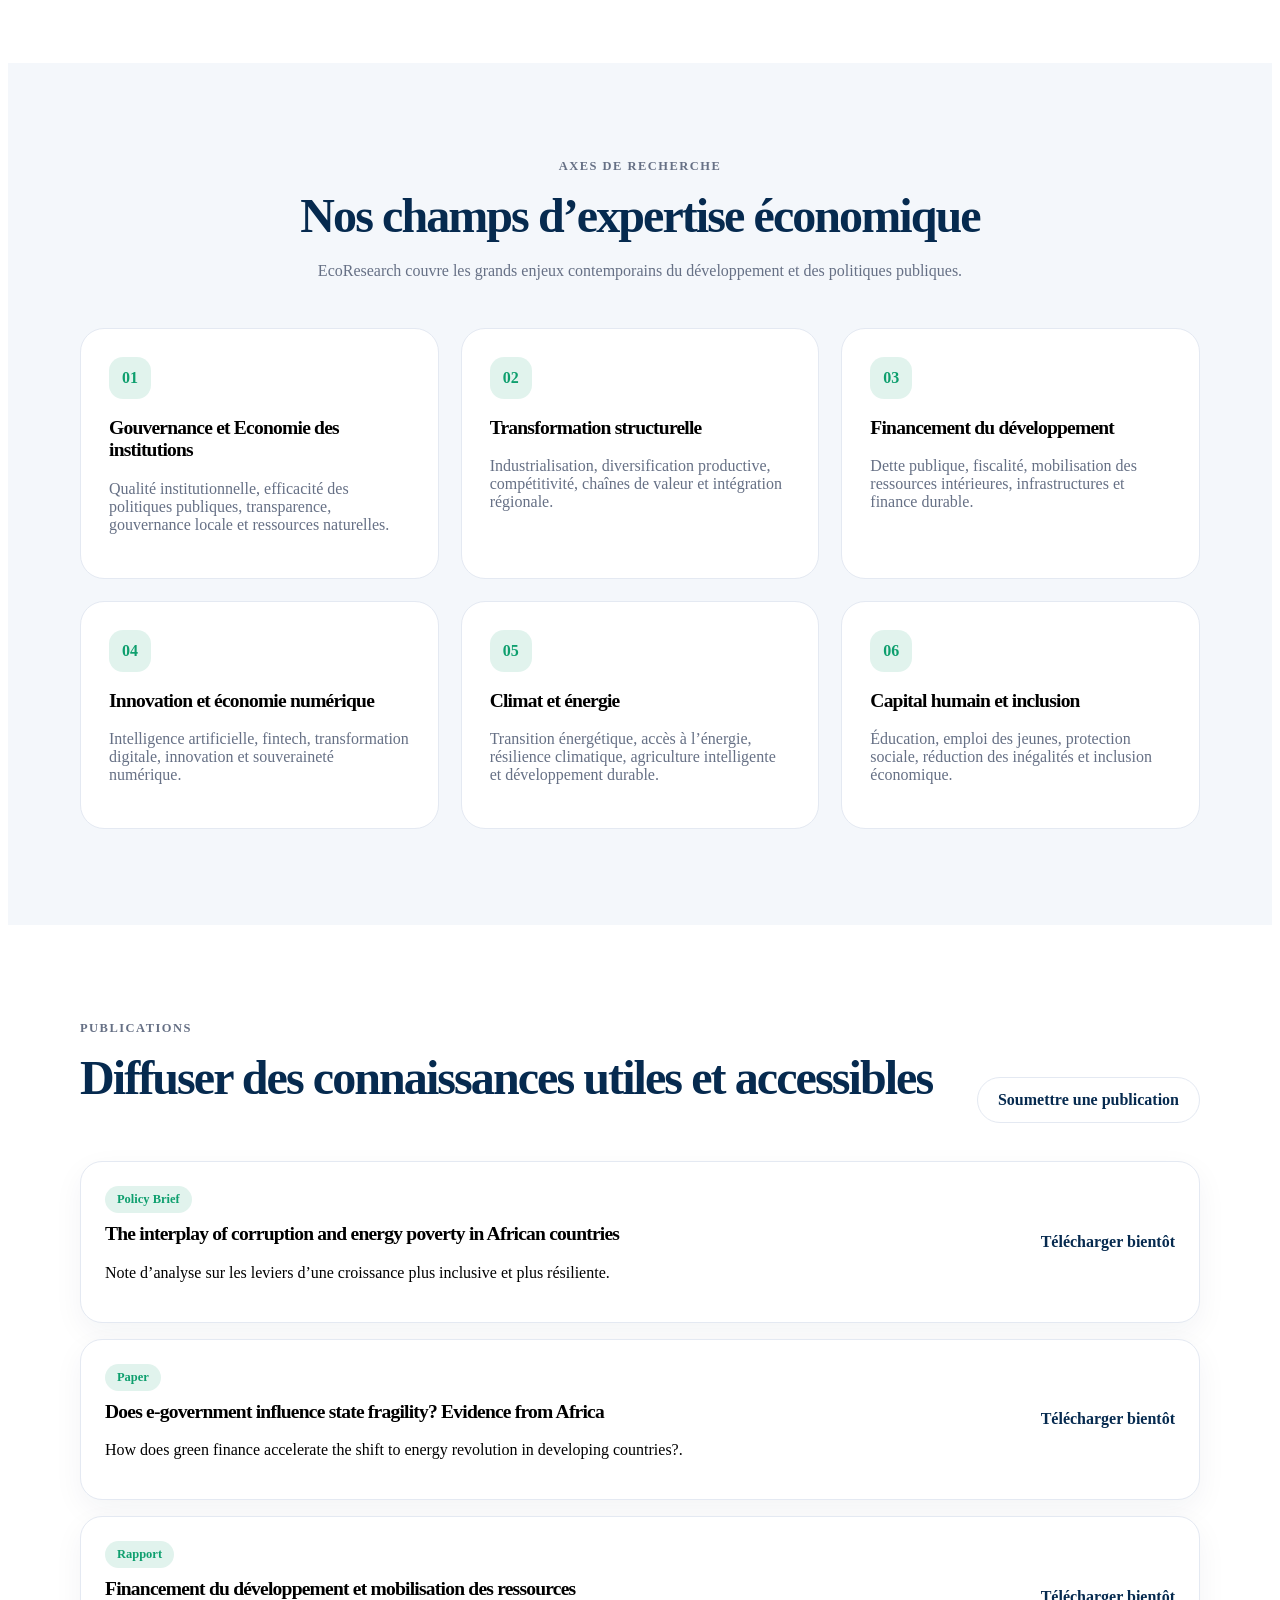
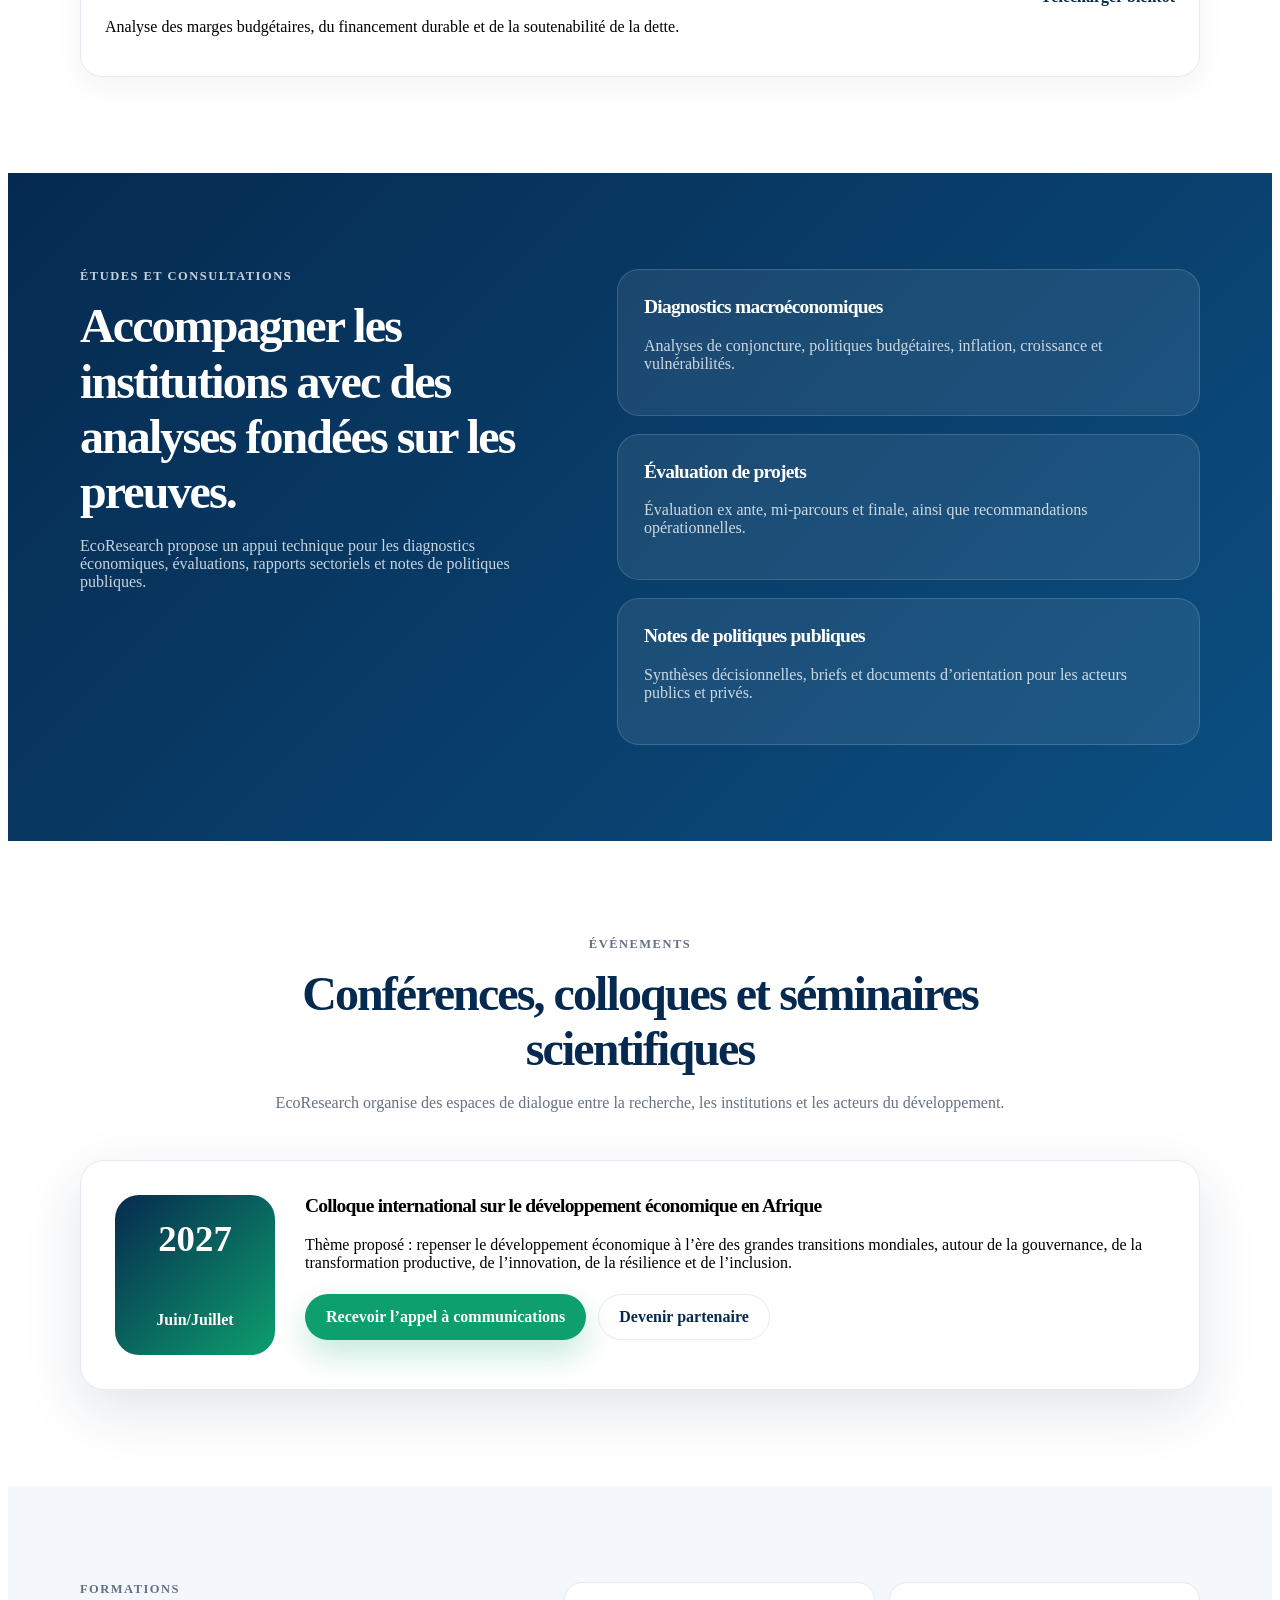
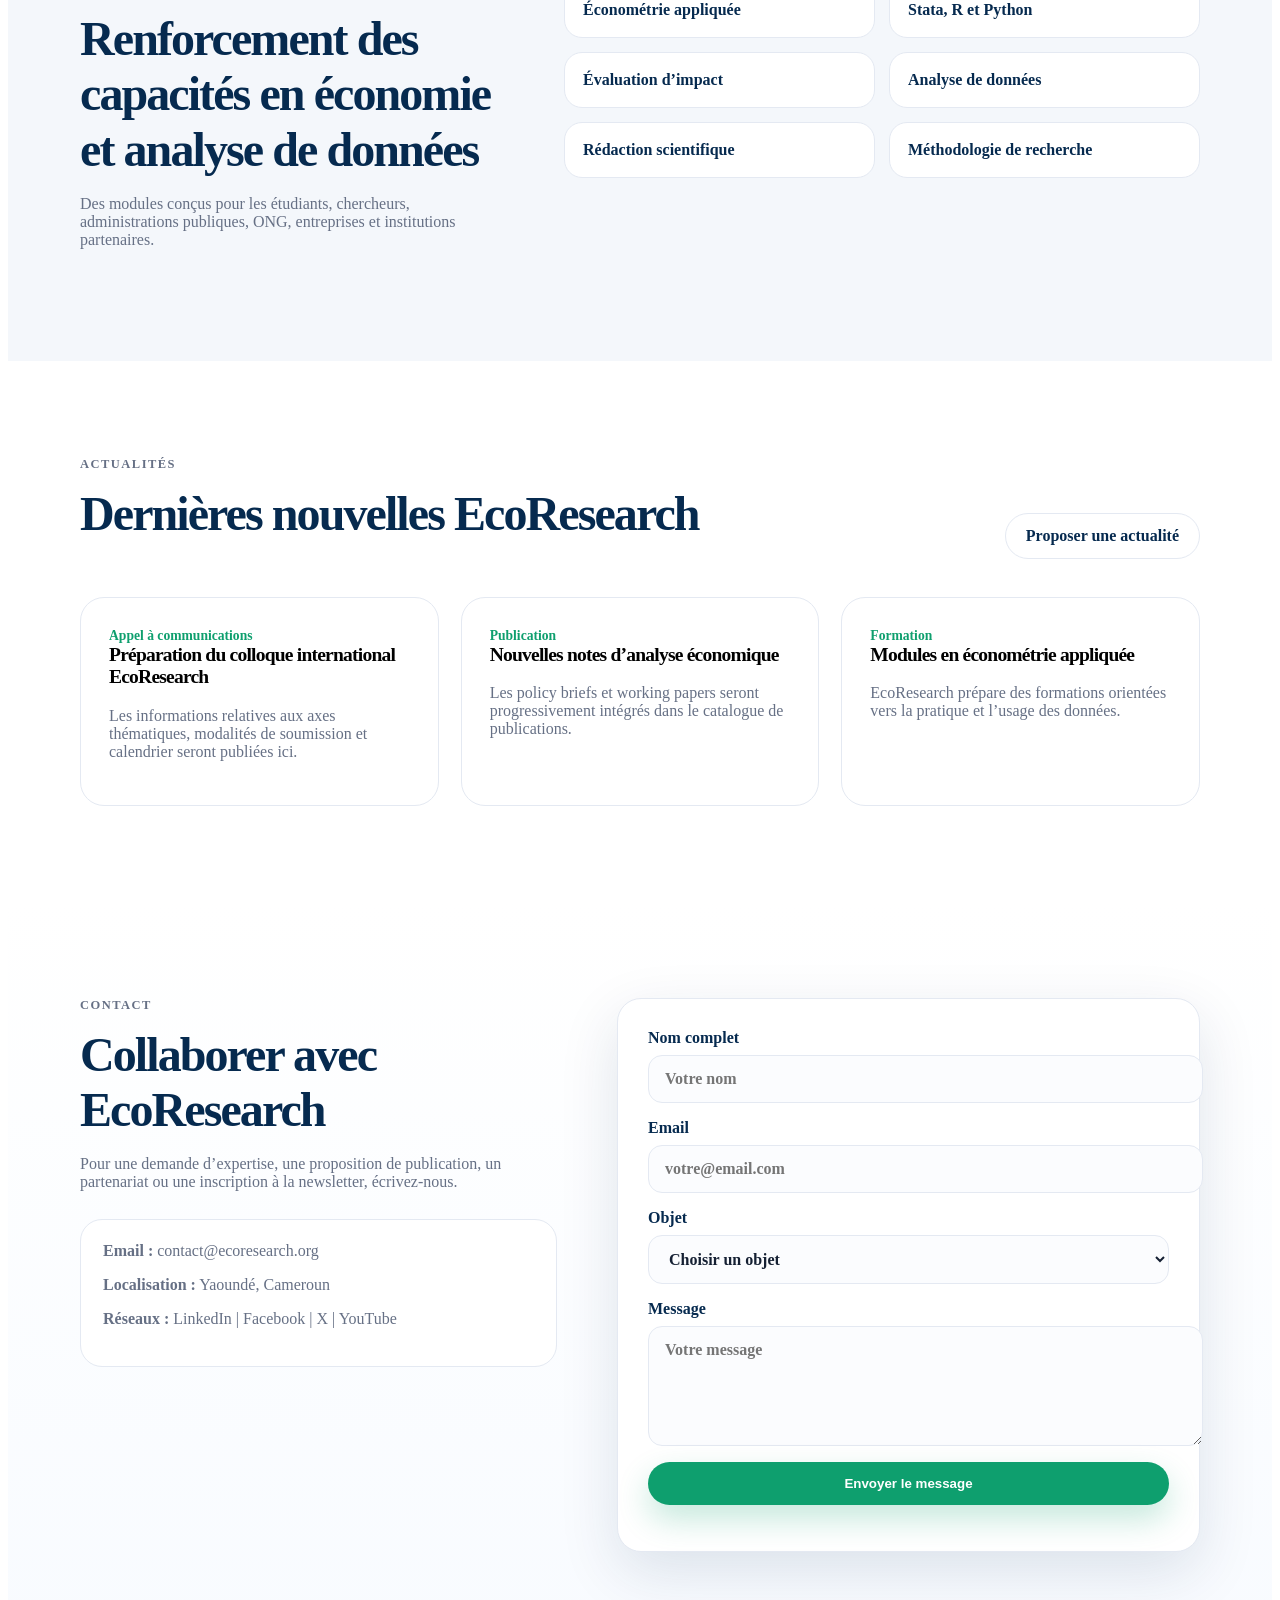
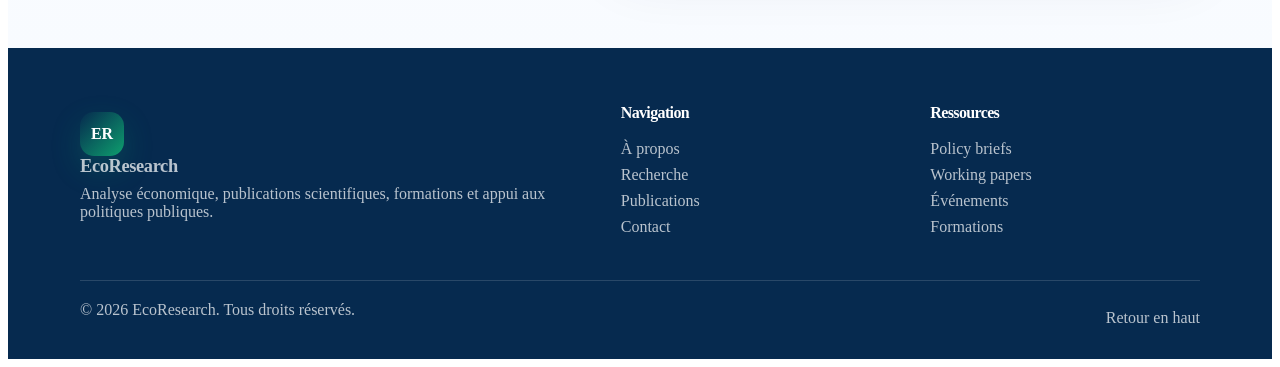
==== commit 7765f231: "Update index.html" ====
--- a/index.html
+++ b/index.html
@@ -37,7 +37,7 @@
     <section class="hero section" id="accueil">
       <div class="container hero-grid">
         <div class="hero-content reveal">
-         <img src="Ecoresearch-ASrevised.png" alt="EcoResearch Logo" style="width:150px; height:auto; 
+         <img src="Ecoresearch-ASrevised.png" alt="EcoResearch Logo" style="width:250px; height:auto; 
           <p class="eyebrow"></p>
           <h1>A Leading Hub for Economic Research and Policy Analysis.</h1>
           <p class="hero-text">
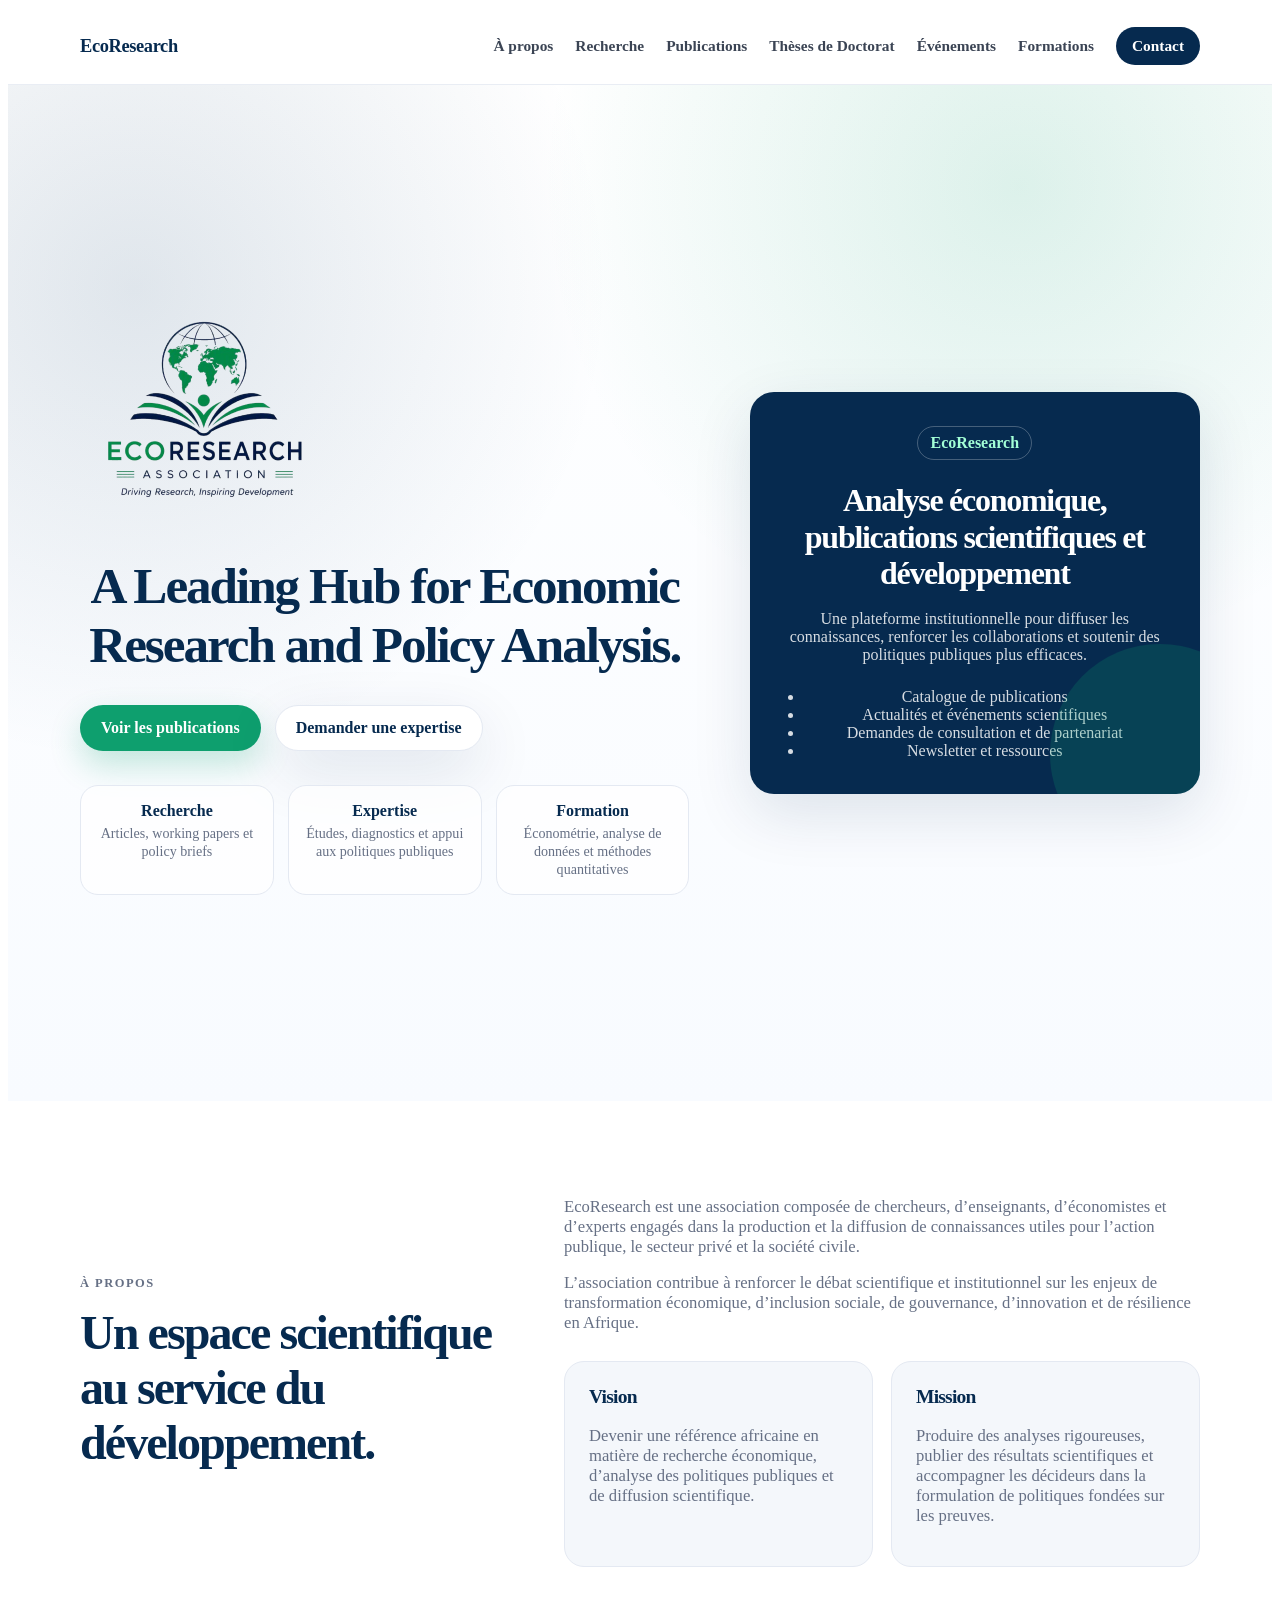
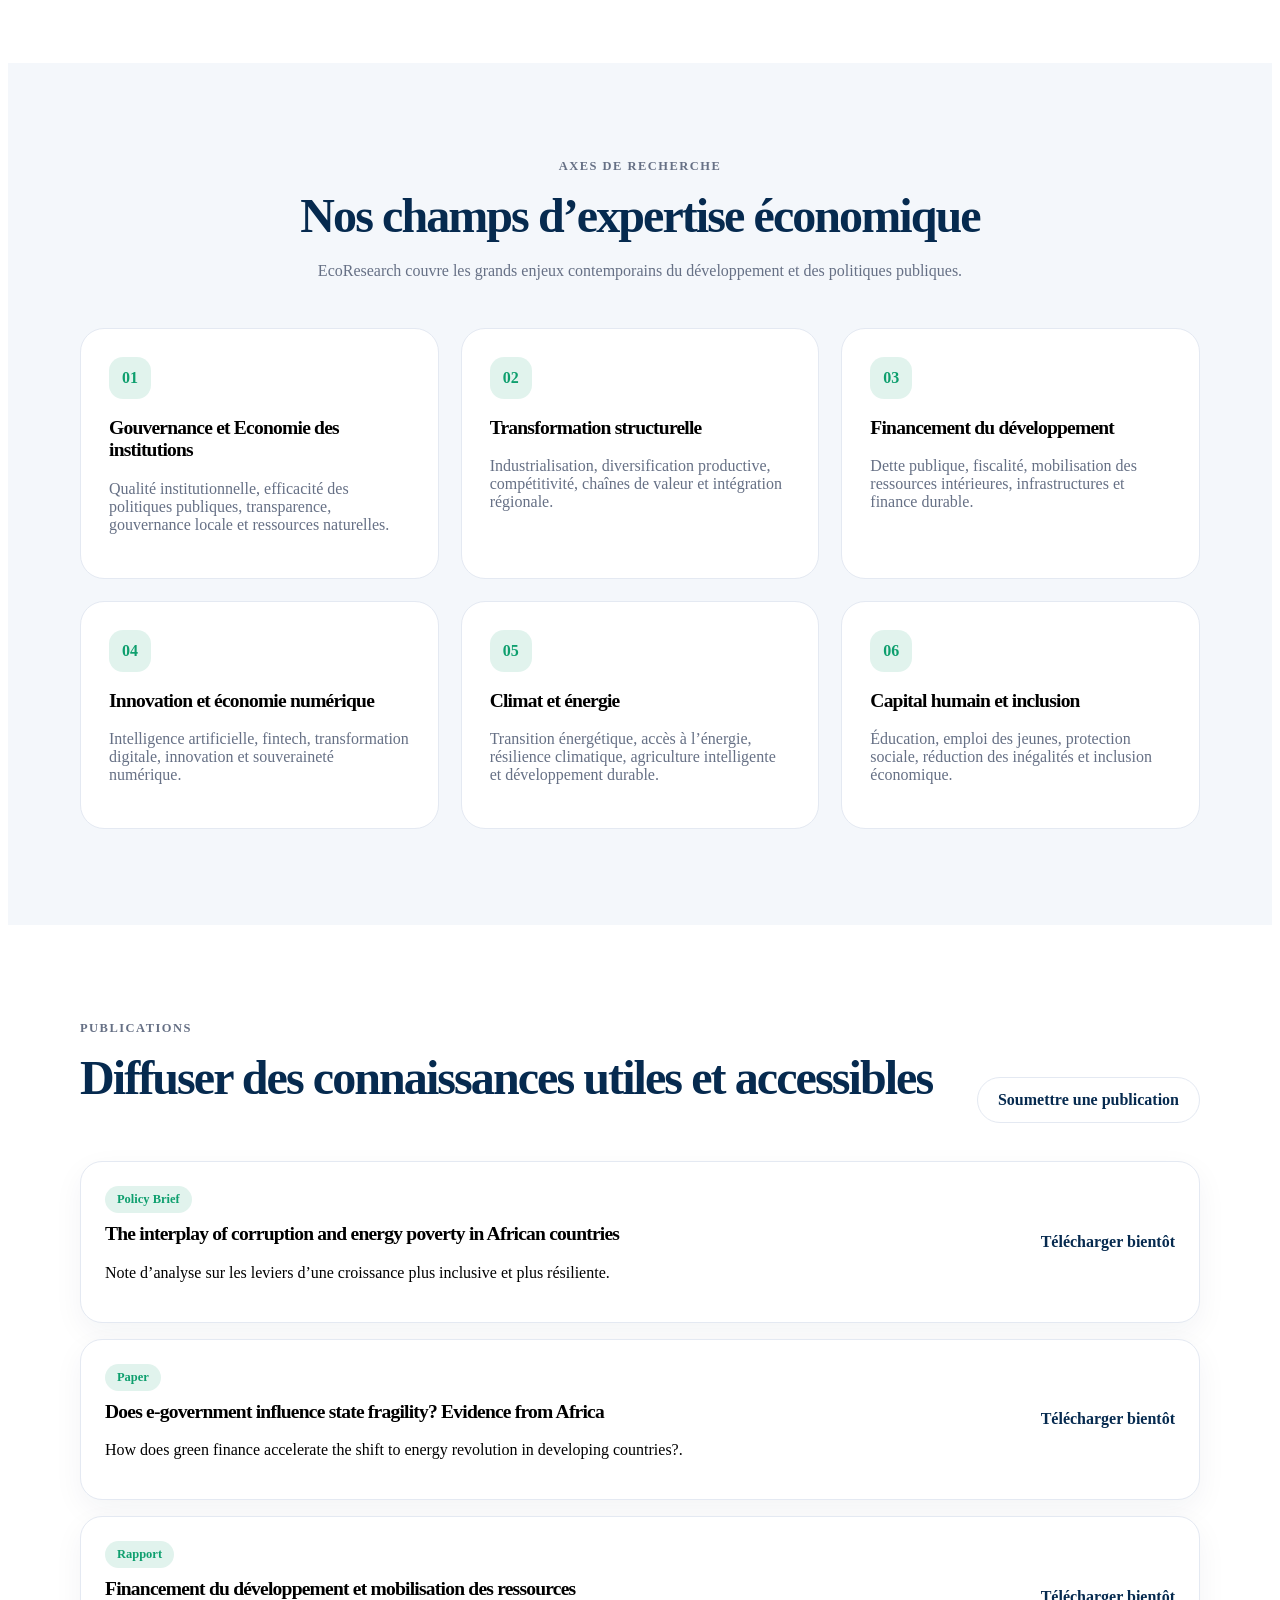
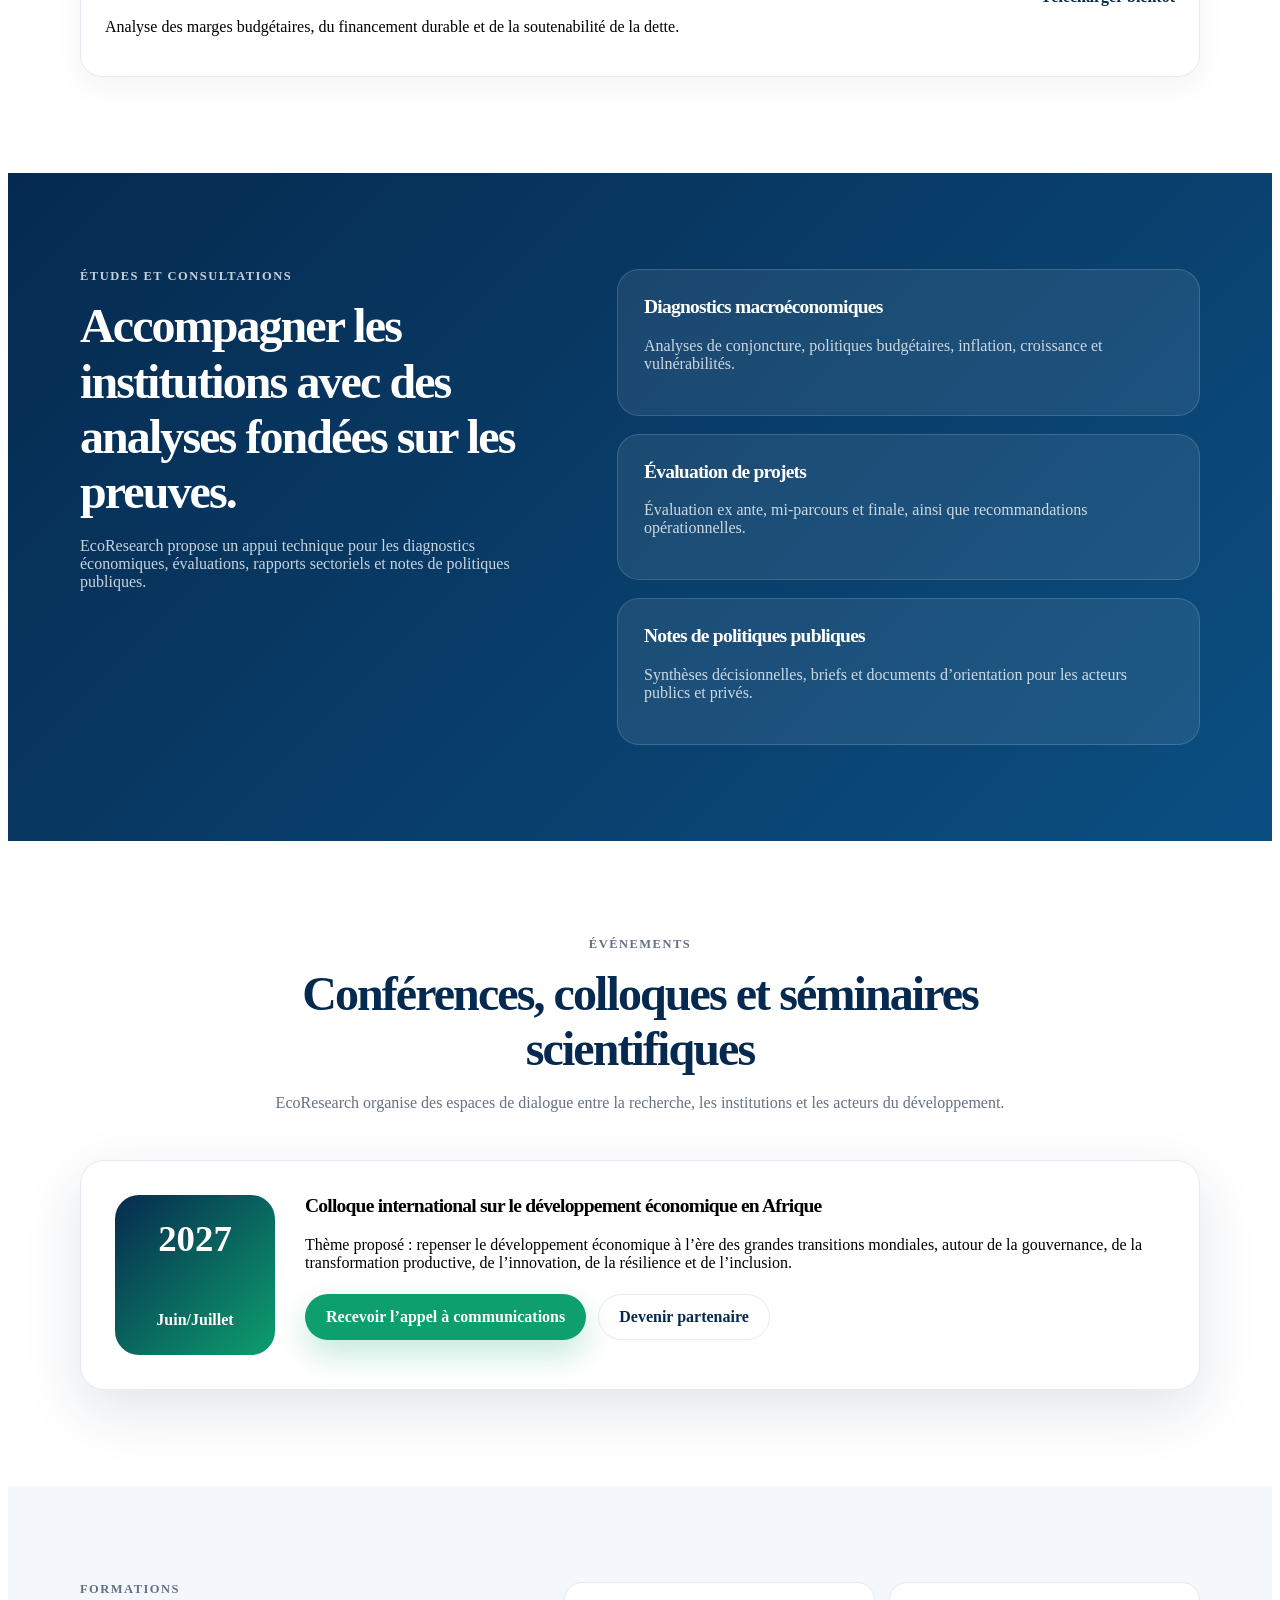
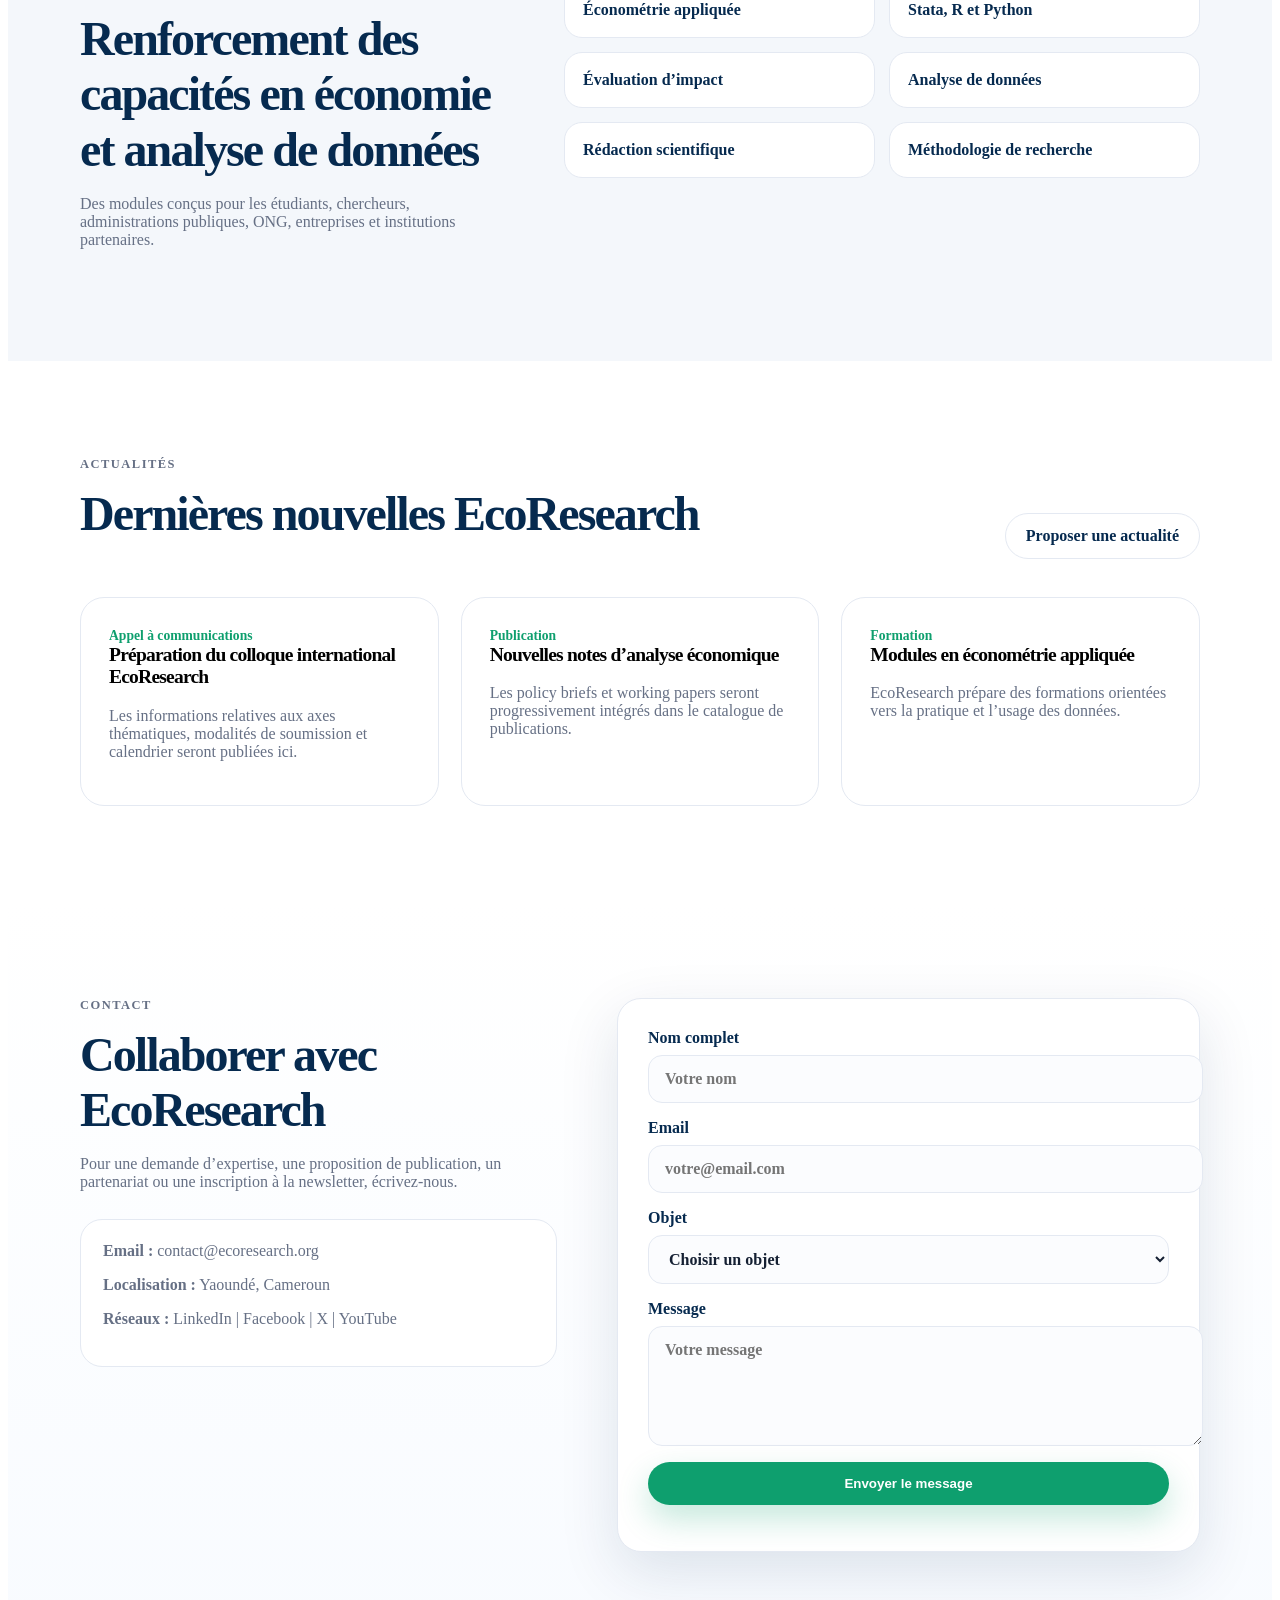
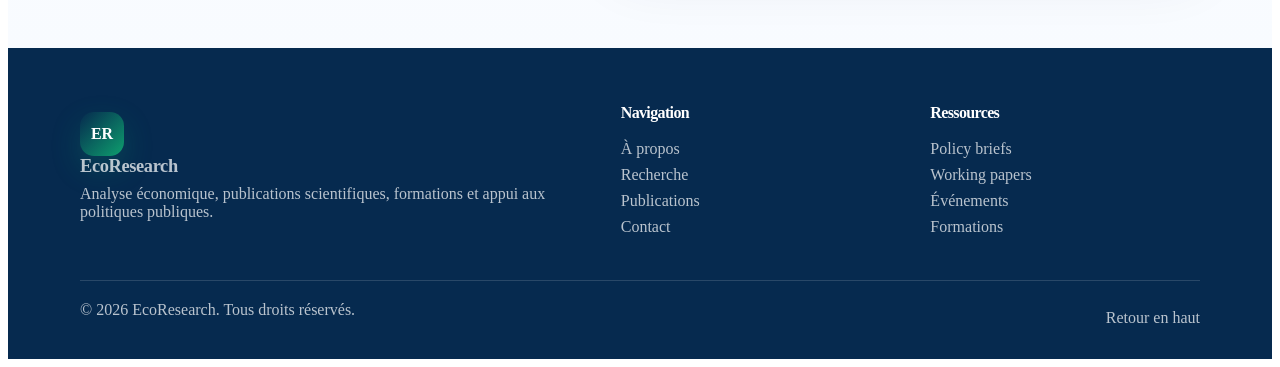
==== commit 66426b00: "Update index.html" ====
--- a/index.html
+++ b/index.html
@@ -41,7 +41,7 @@
           <p class="eyebrow"></p>
           <h1>A Leading Hub for Economic Research and Policy Analysis.</h1>
           <p class="hero-text">
-            EcoResearch valorise la recherche scientifique, les publications, les études économiques, les formations et le dialogue entre chercheurs, décideurs et partenaires du développement.
+            
           </p>
           <div class="hero-actions">
             <a href="#publications" class="btn btn-primary">Voir les publications</a>
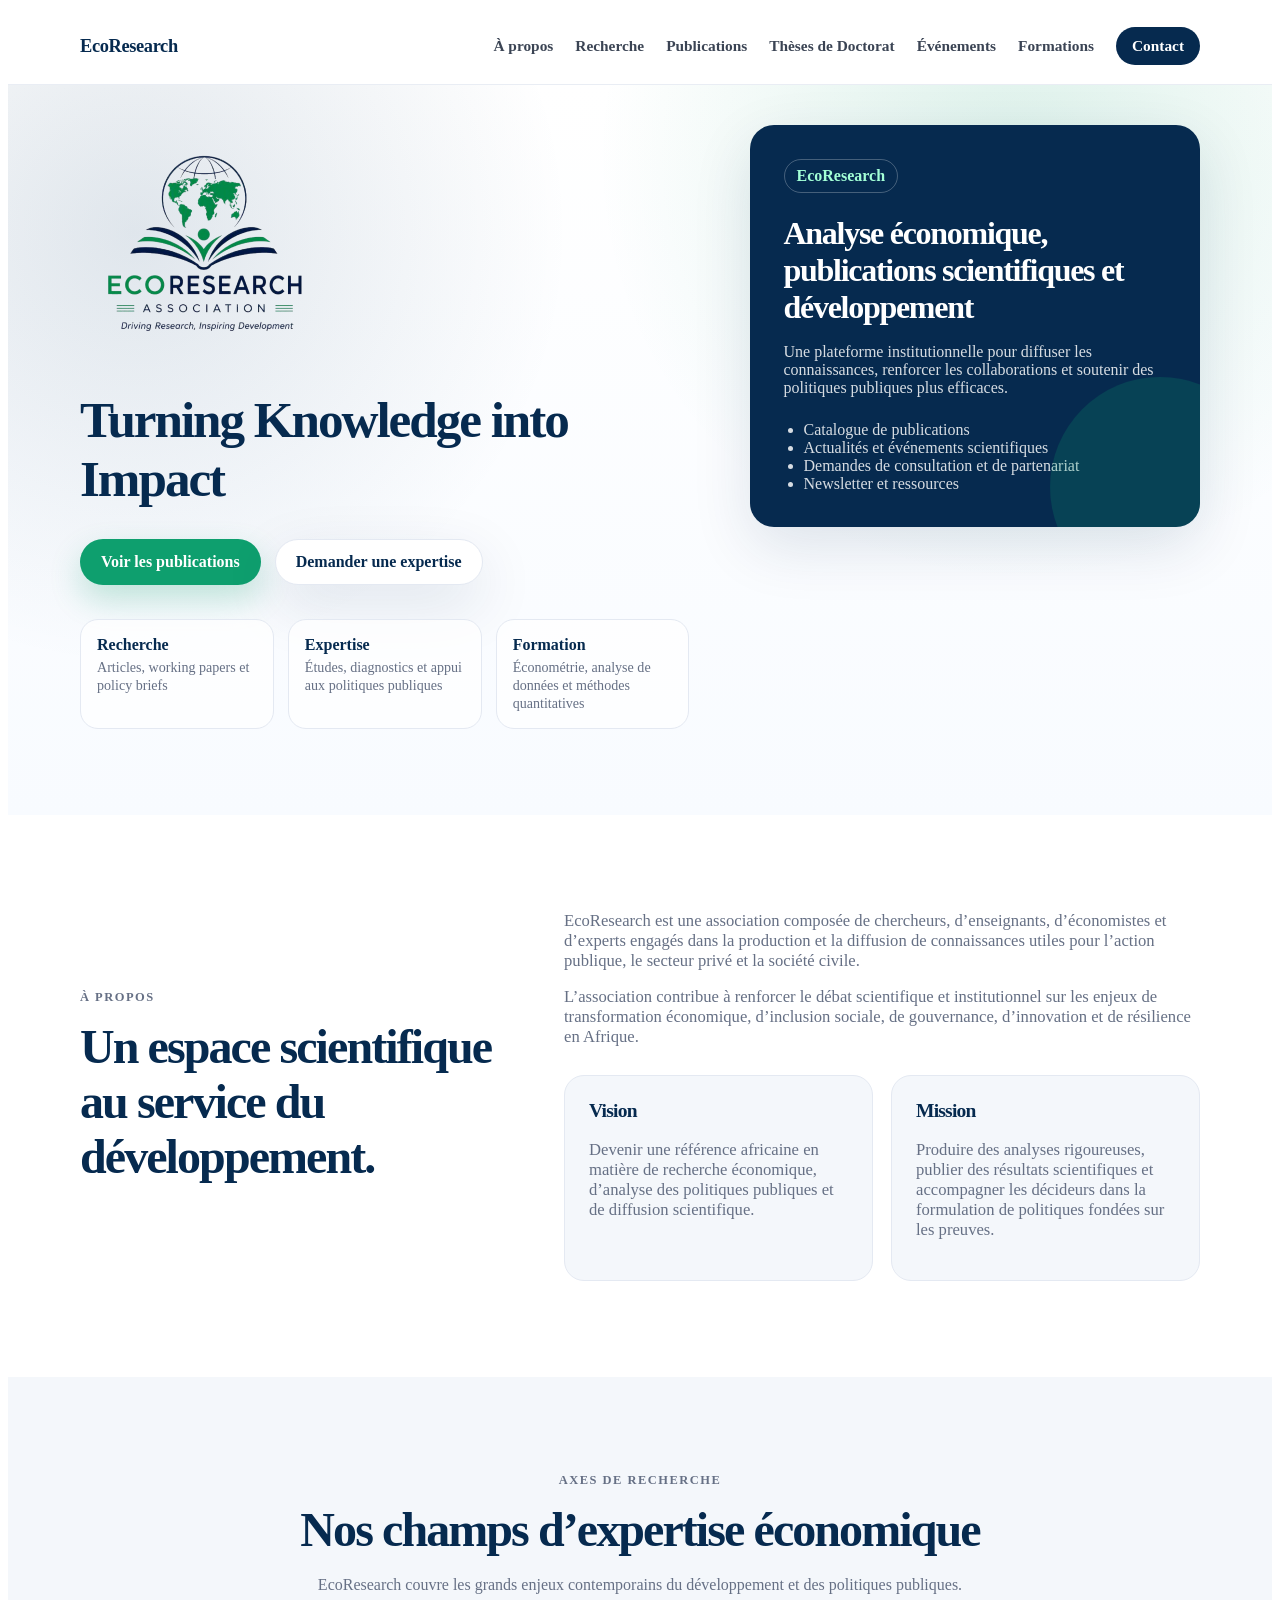
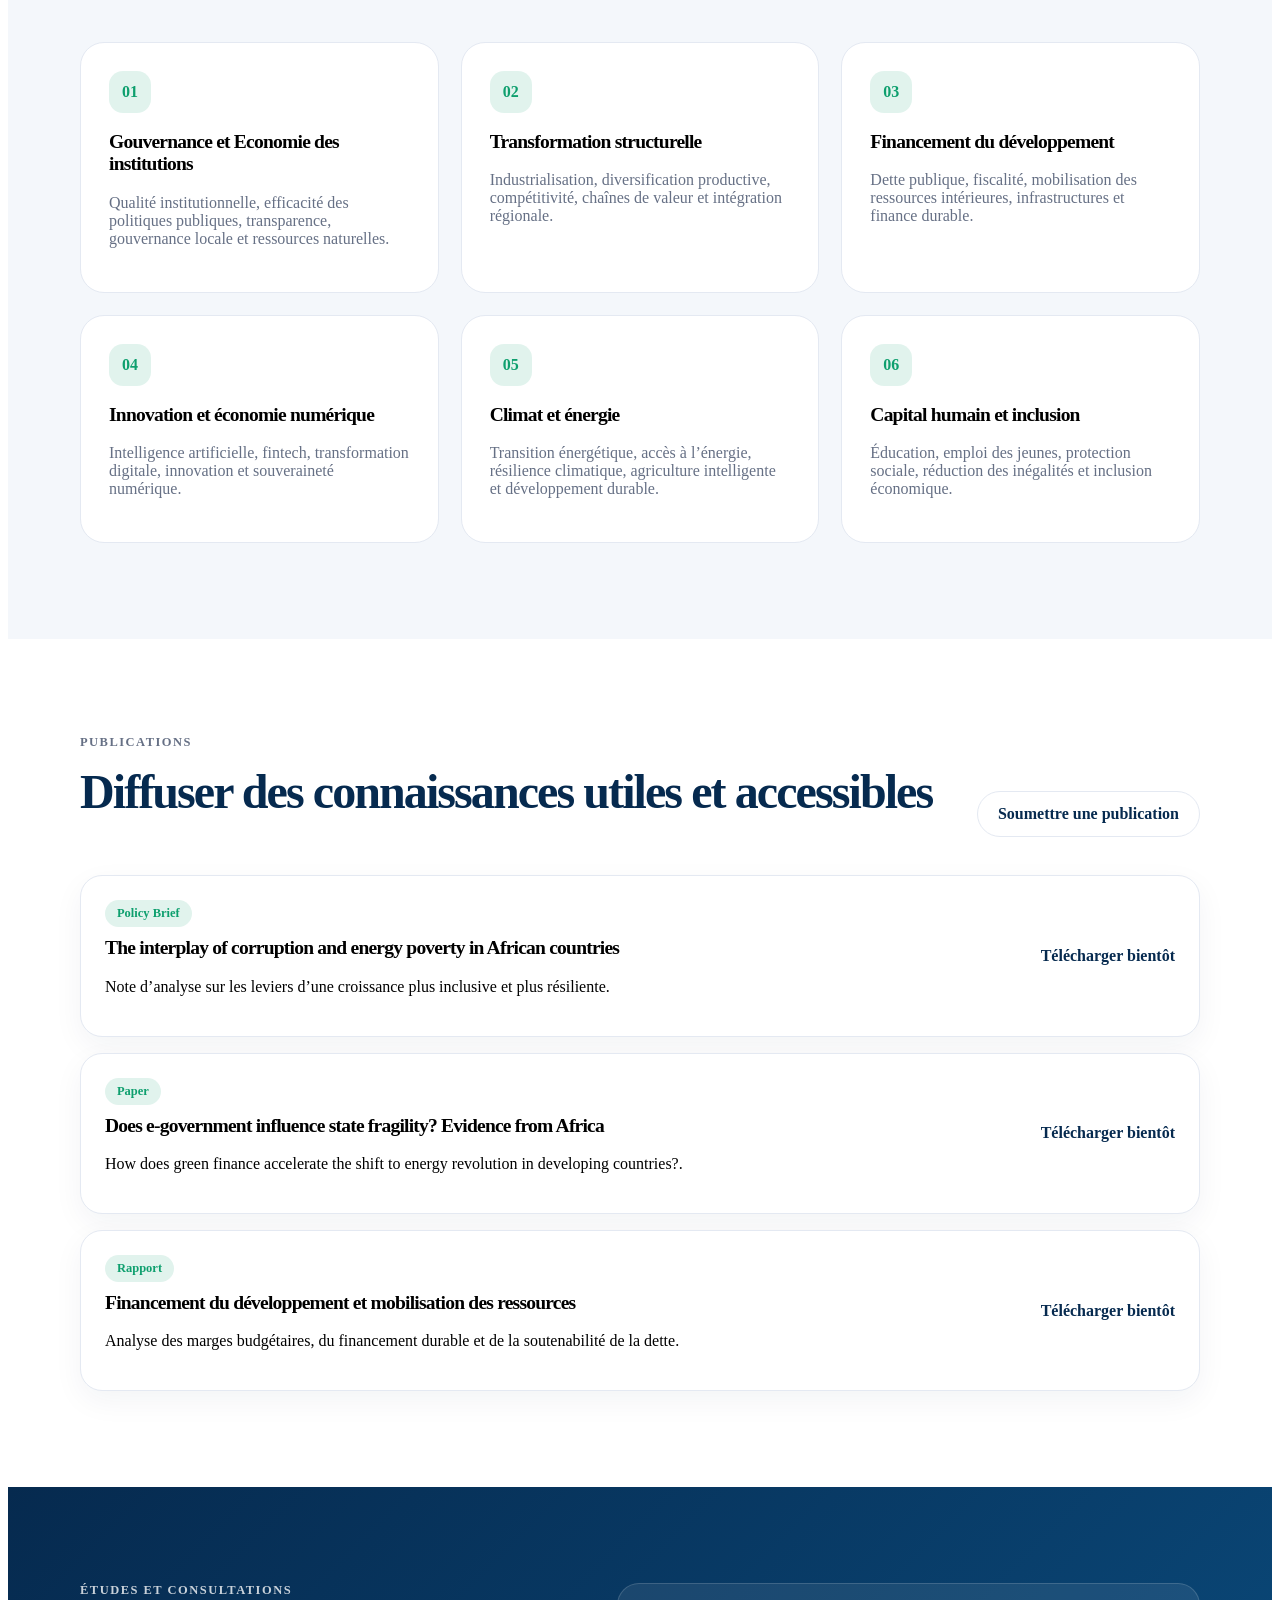
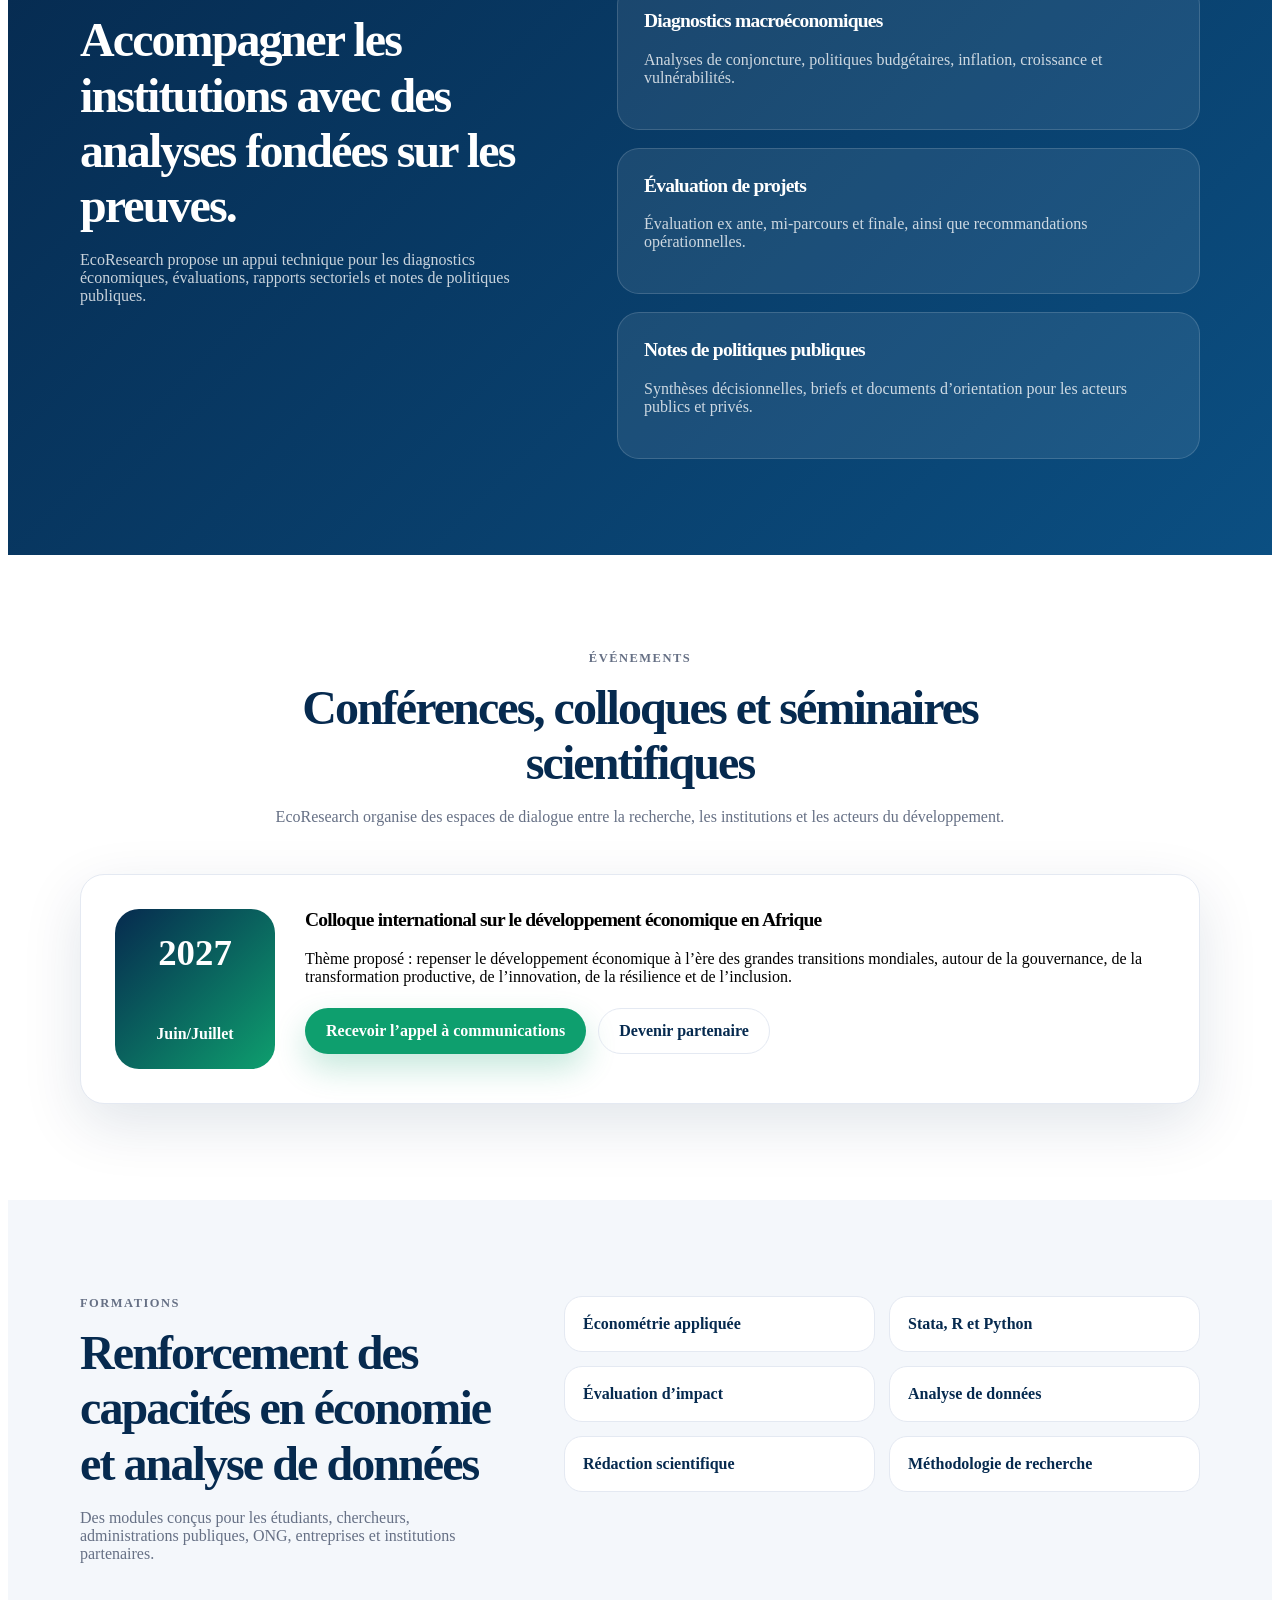
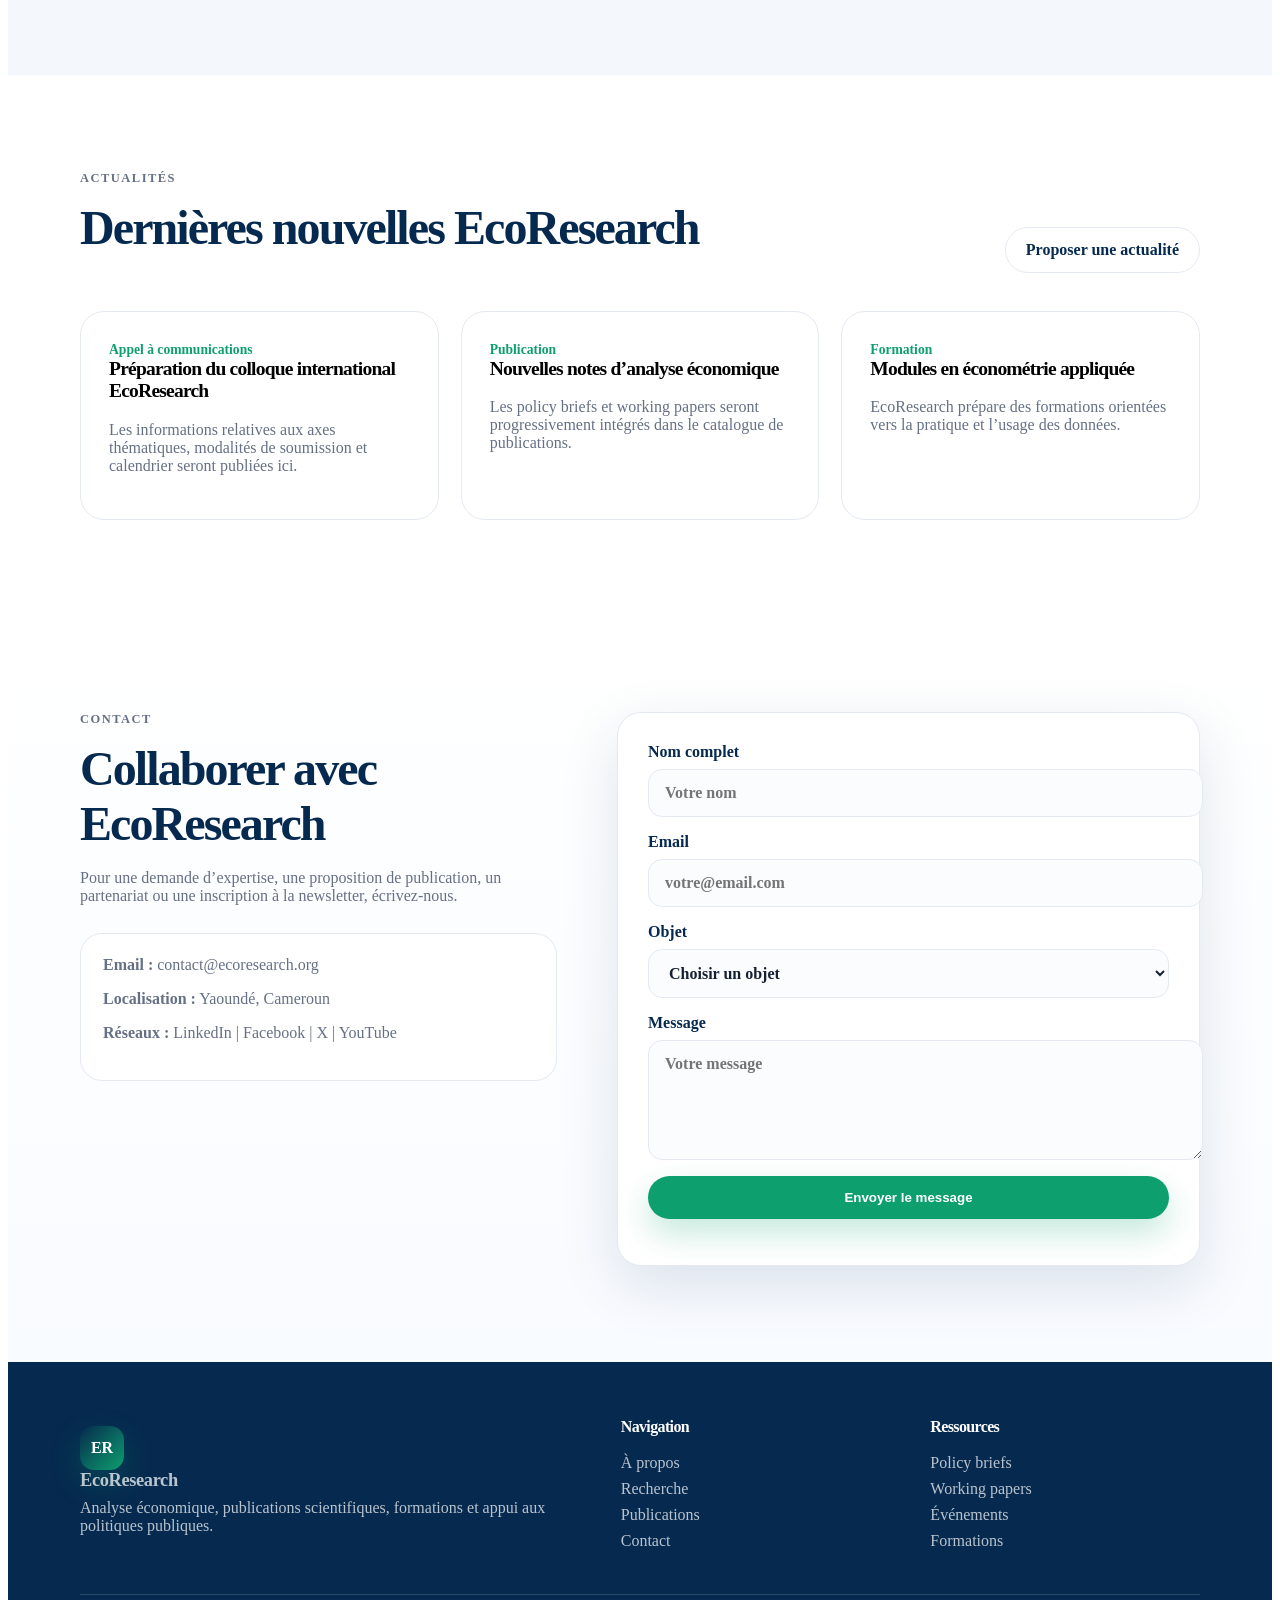
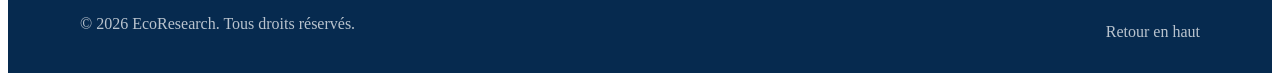
==== commit 2970f268: "Update index.html" ====
--- a/index.html
+++ b/index.html
@@ -39,7 +39,7 @@
         <div class="hero-content reveal">
          <img src="Ecoresearch-ASrevised.png" alt="EcoResearch Logo" style="width:250px; height:auto; 
           <p class="eyebrow"></p>
-          <h1>A Leading Hub for Economic Research and Policy Analysis.</h1>
+          <h1>Turning Knowledge into Impact</h1>
           <p class="hero-text">
             
           </p>
--- a/style.css
+++ b/style.css
@@ -12,15 +12,6 @@
   --shadow: 0 20px 60px rgba(6, 42, 79, 0.12);
   --radius: 24px;
 }
-.hero {
-min-height: 100vh;
-background: #ffffff;
-display: flex;
-align-items: center;
-justify-content: center;
-text-align: center;
-color: #1f2937;
-}  
 a { 
   color: inherit; 
   text-decoration: none; 
@@ -79,15 +70,17 @@
 .nav-toggle span { display: block; height: 2px; width: 24px; background: var(--blue-900); margin: 6px auto; transition: 0.2s ease; }
 
 .hero {
- min-height: calc(100vh - 76px);
+min-height: 70vh;
   display: grid;
-  align-items: center;
+  align-items: start;
+  justify-content: center;
+  padding: 40px 0 60px;
   background:
     radial-gradient(circle at 80% 10%, rgba(14, 159, 110, 0.14), transparent 35%),
     radial-gradient(circle at 10% 20%, rgba(7, 55, 99, 0.12), transparent 34%),
     linear-gradient(180deg, #ffffff 0%, #f8fbff 100%);
 }
-.hero-grid { display: grid; grid-template-columns: 1.15fr 0.85fr; gap: 60px; align-items: center; }
+.hero-grid { display: grid; grid-template-columns: 1.15fr 0.85fr; gap: 60px; align-items: start; }
 .eyebrow { color: var(--green-600); font-weight: 800; letter-spacing: 0.12em; text-transform: uppercase; font-size: 0.78rem; margin-bottom: 14px; }
 .eyebrow.light { color: #9ff3cc; }
 h1, h2, h3 { line-height: 1.15; margin: 0 0 18px; letter-spacing: -0.04em; }
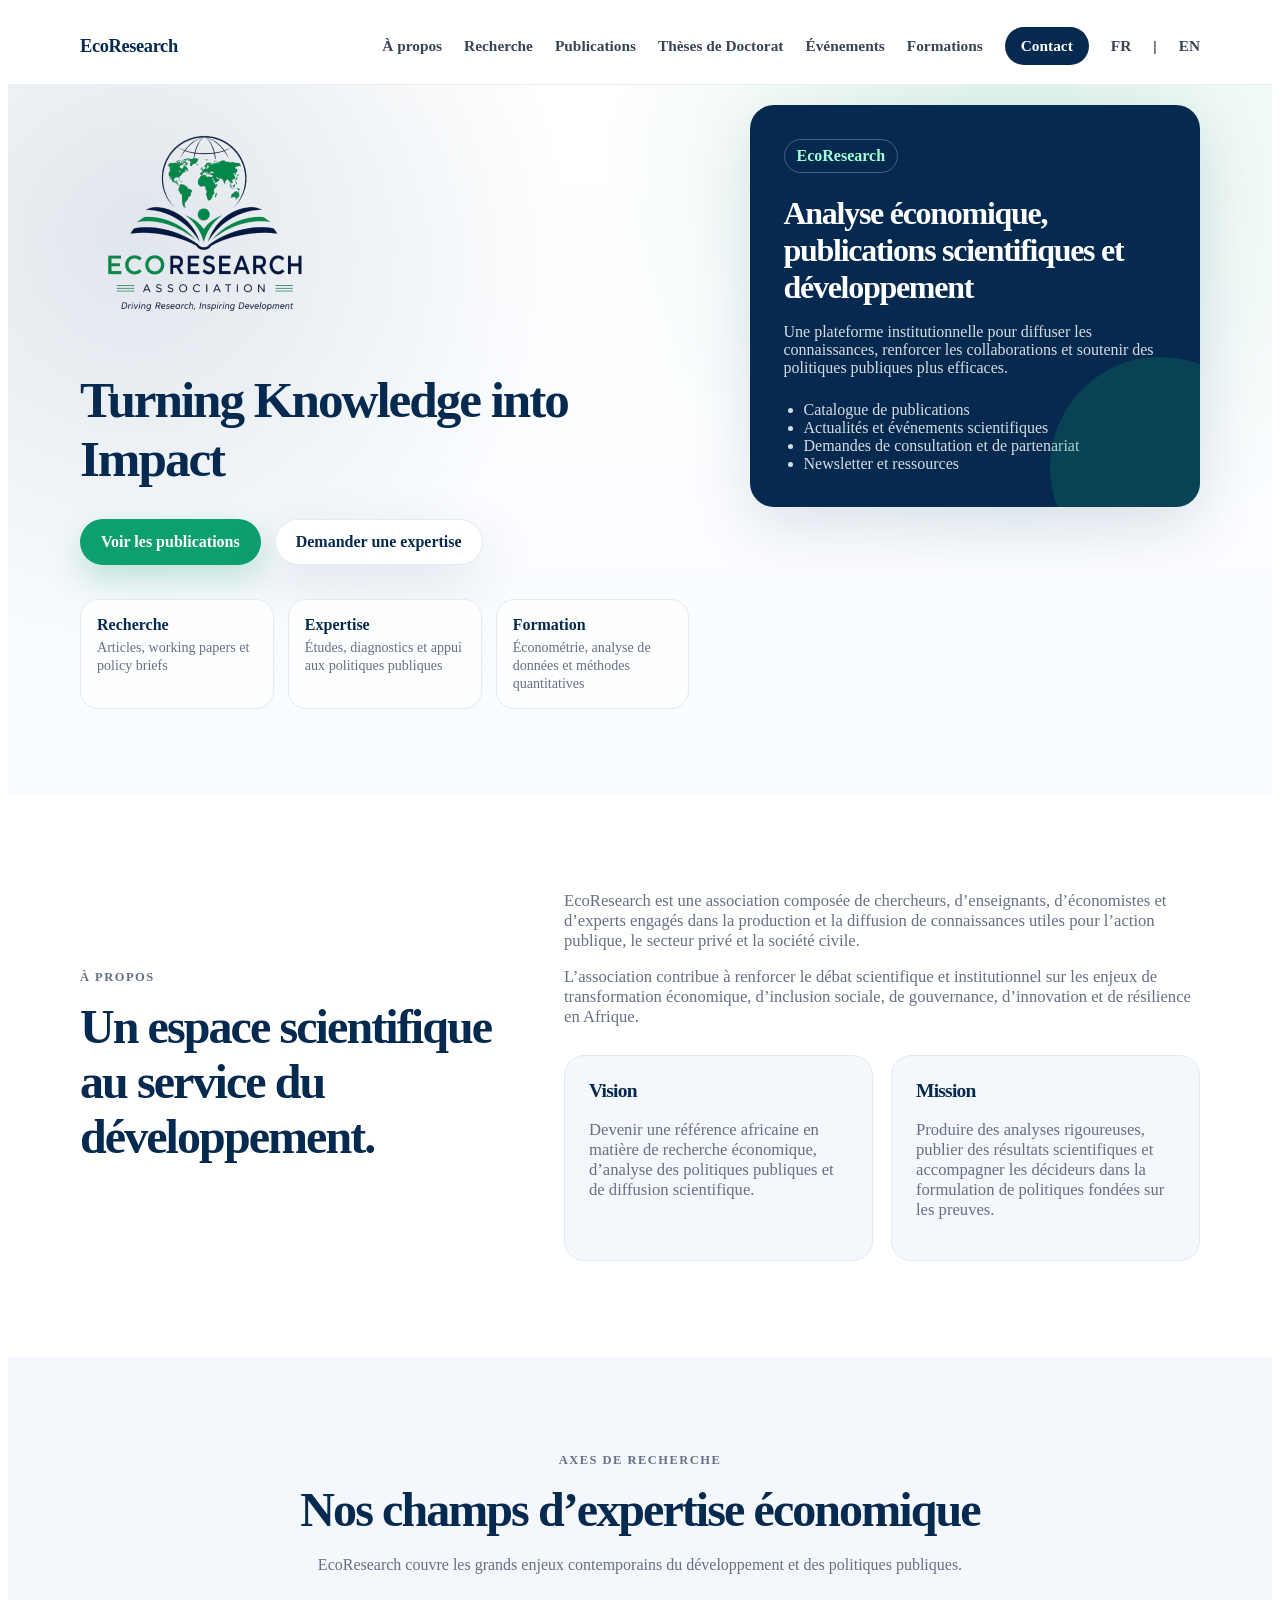
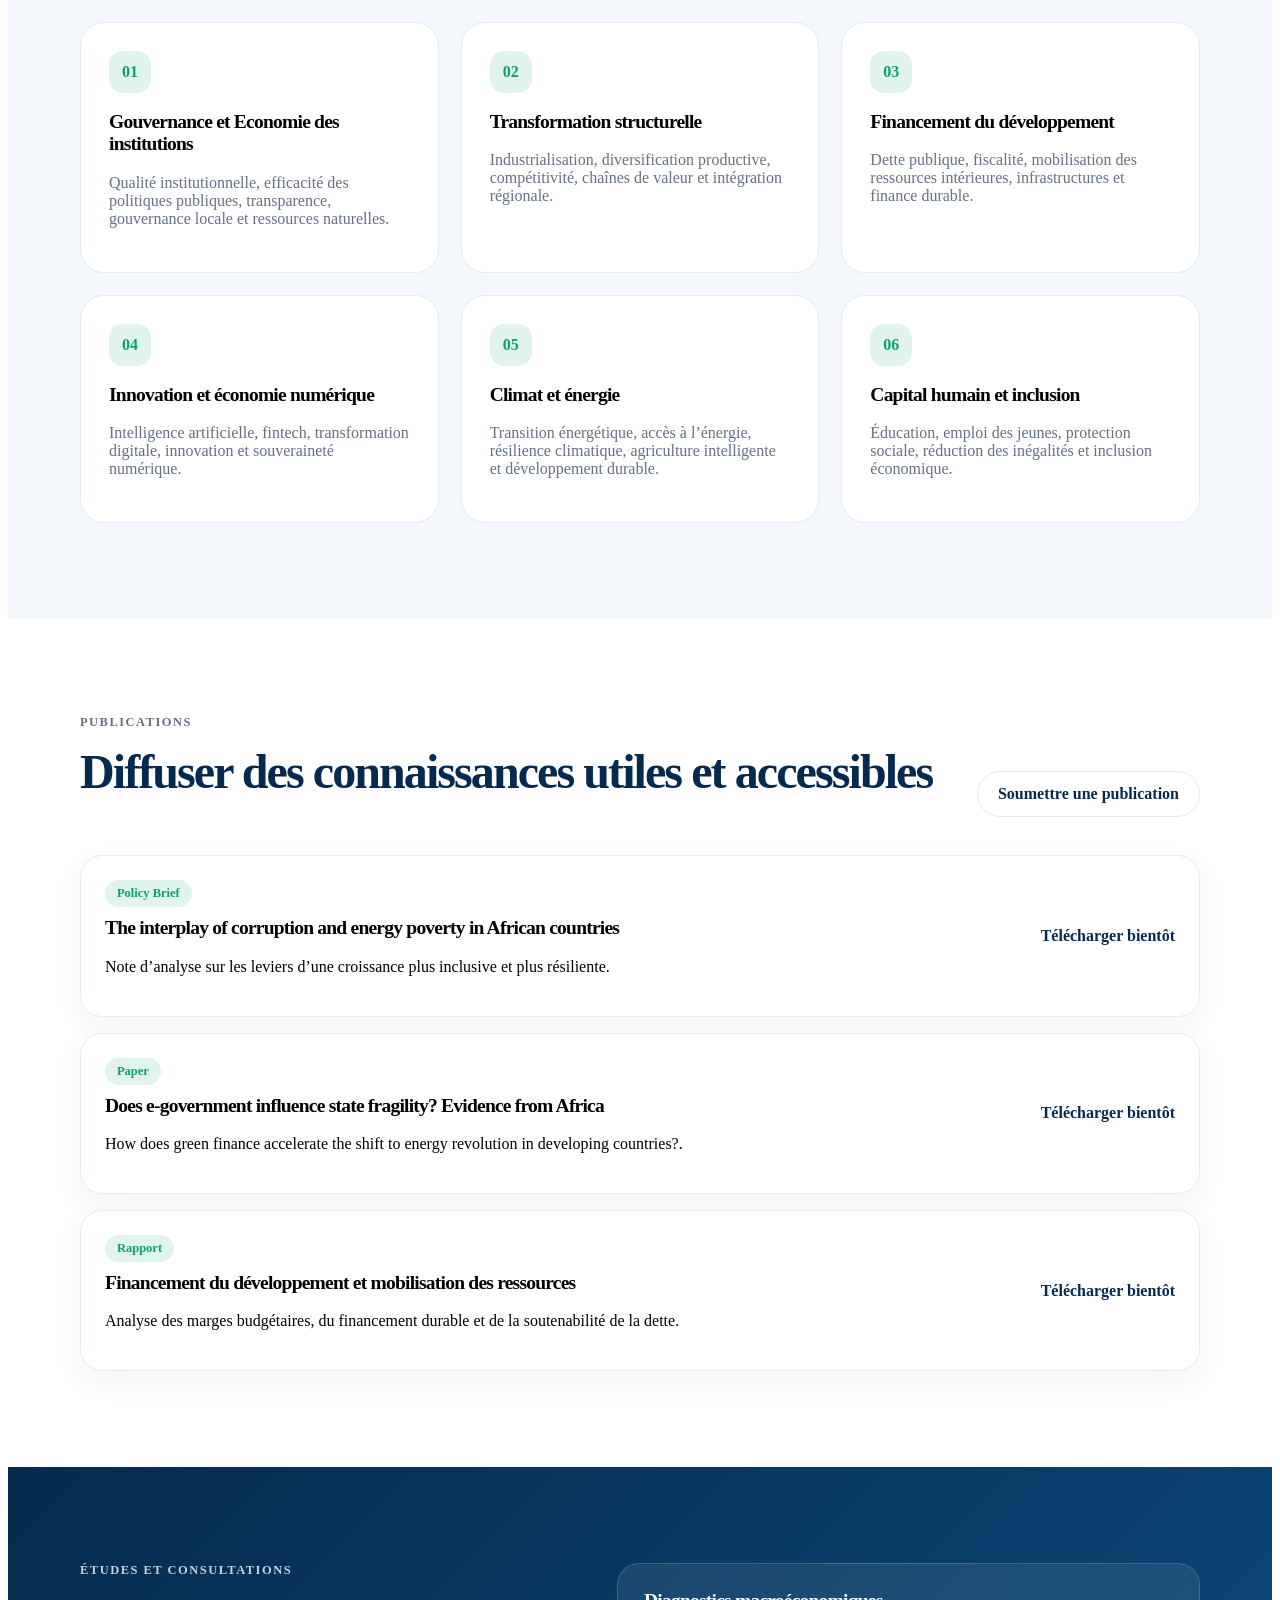
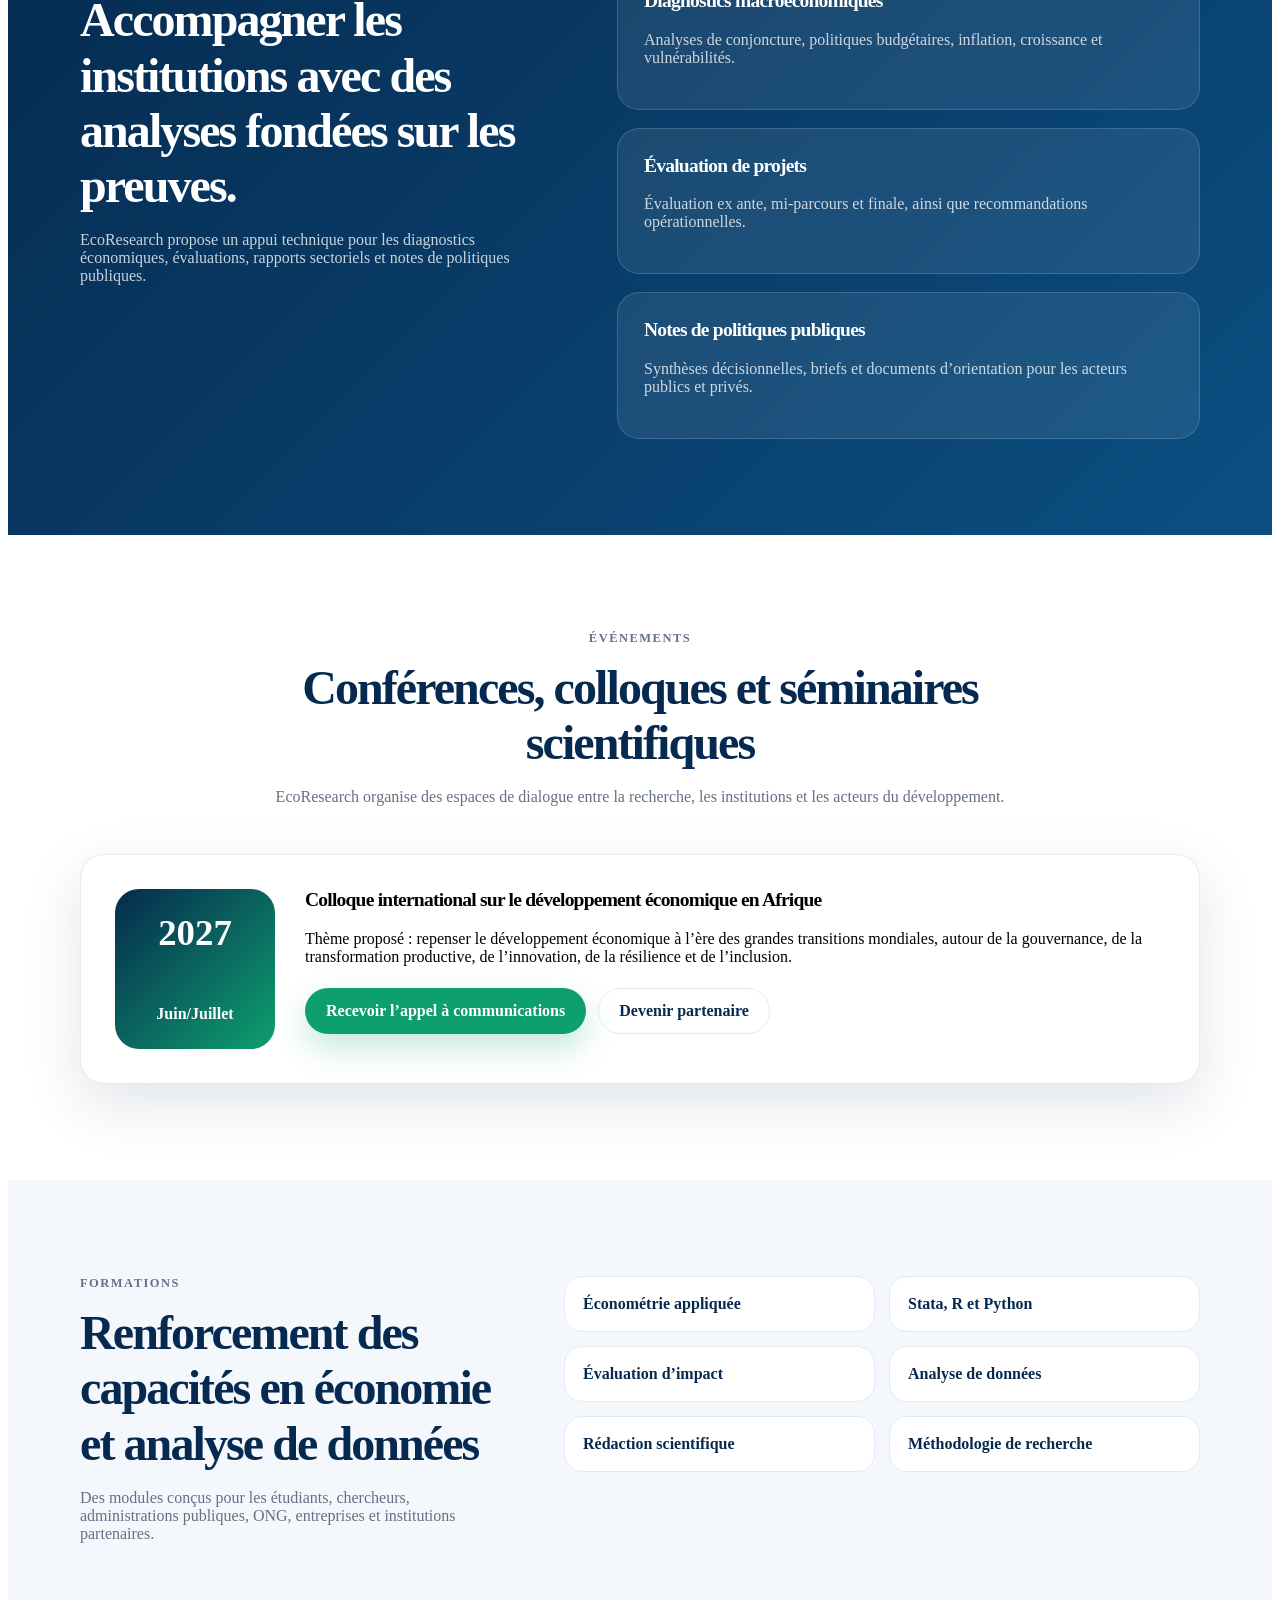
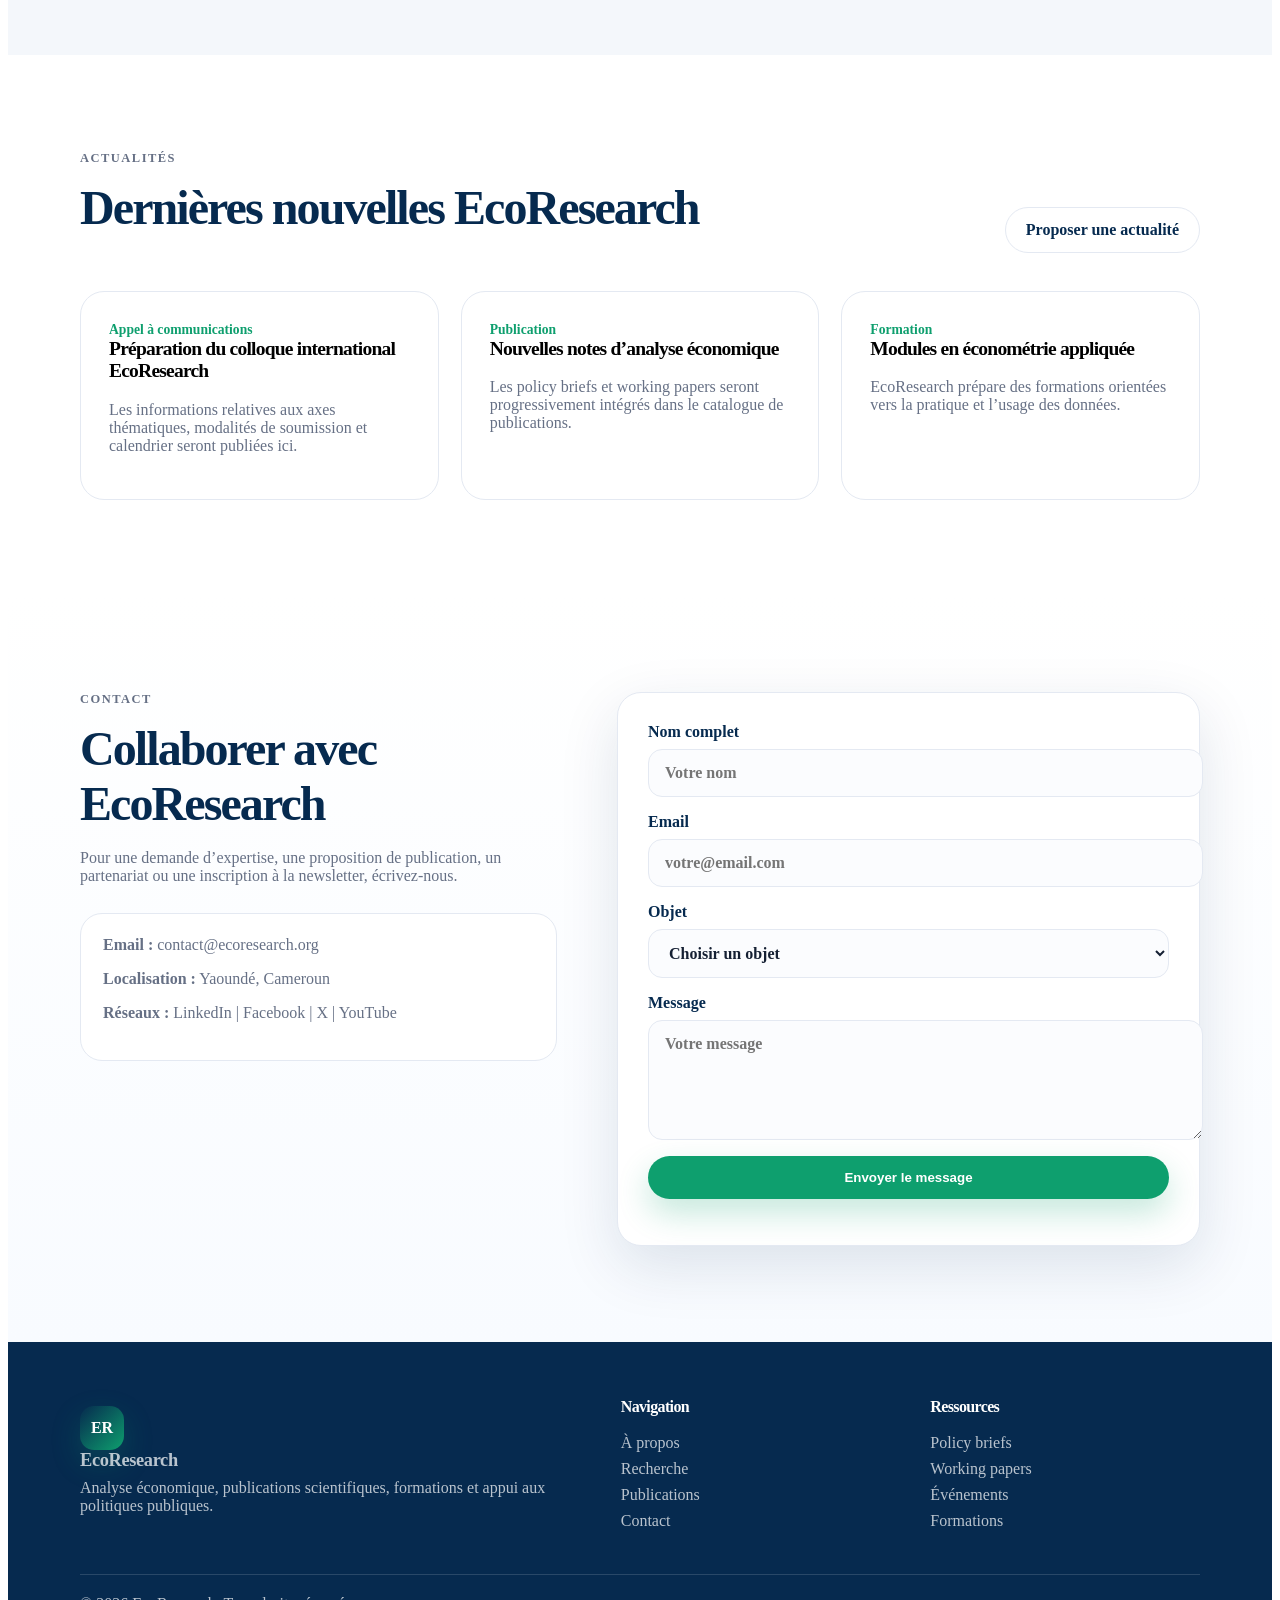
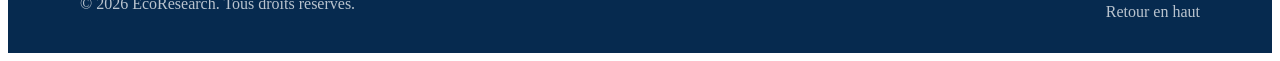
==== commit e75b273f: "Update index.html" ====
--- a/index.html
+++ b/index.html
@@ -29,6 +29,10 @@
         <a href="#evenements">Événements</a>
         <a href="#formations">Formations</a>
         <a href="#contact" class="nav-cta">Contact</a>
+        <a href="index.html">FR</a>
+        <span>|</span>
+        <a href="fr.html">EN</a>
+        
       </nav>
     </div>
   </header>
--- a/style.css
+++ b/style.css
@@ -74,7 +74,7 @@
   display: grid;
   align-items: start;
   justify-content: center;
-  padding: 40px 0 60px;
+  padding: 20px 0 60px;
   background:
     radial-gradient(circle at 80% 10%, rgba(14, 159, 110, 0.14), transparent 35%),
     radial-gradient(circle at 10% 20%, rgba(7, 55, 99, 0.12), transparent 34%),
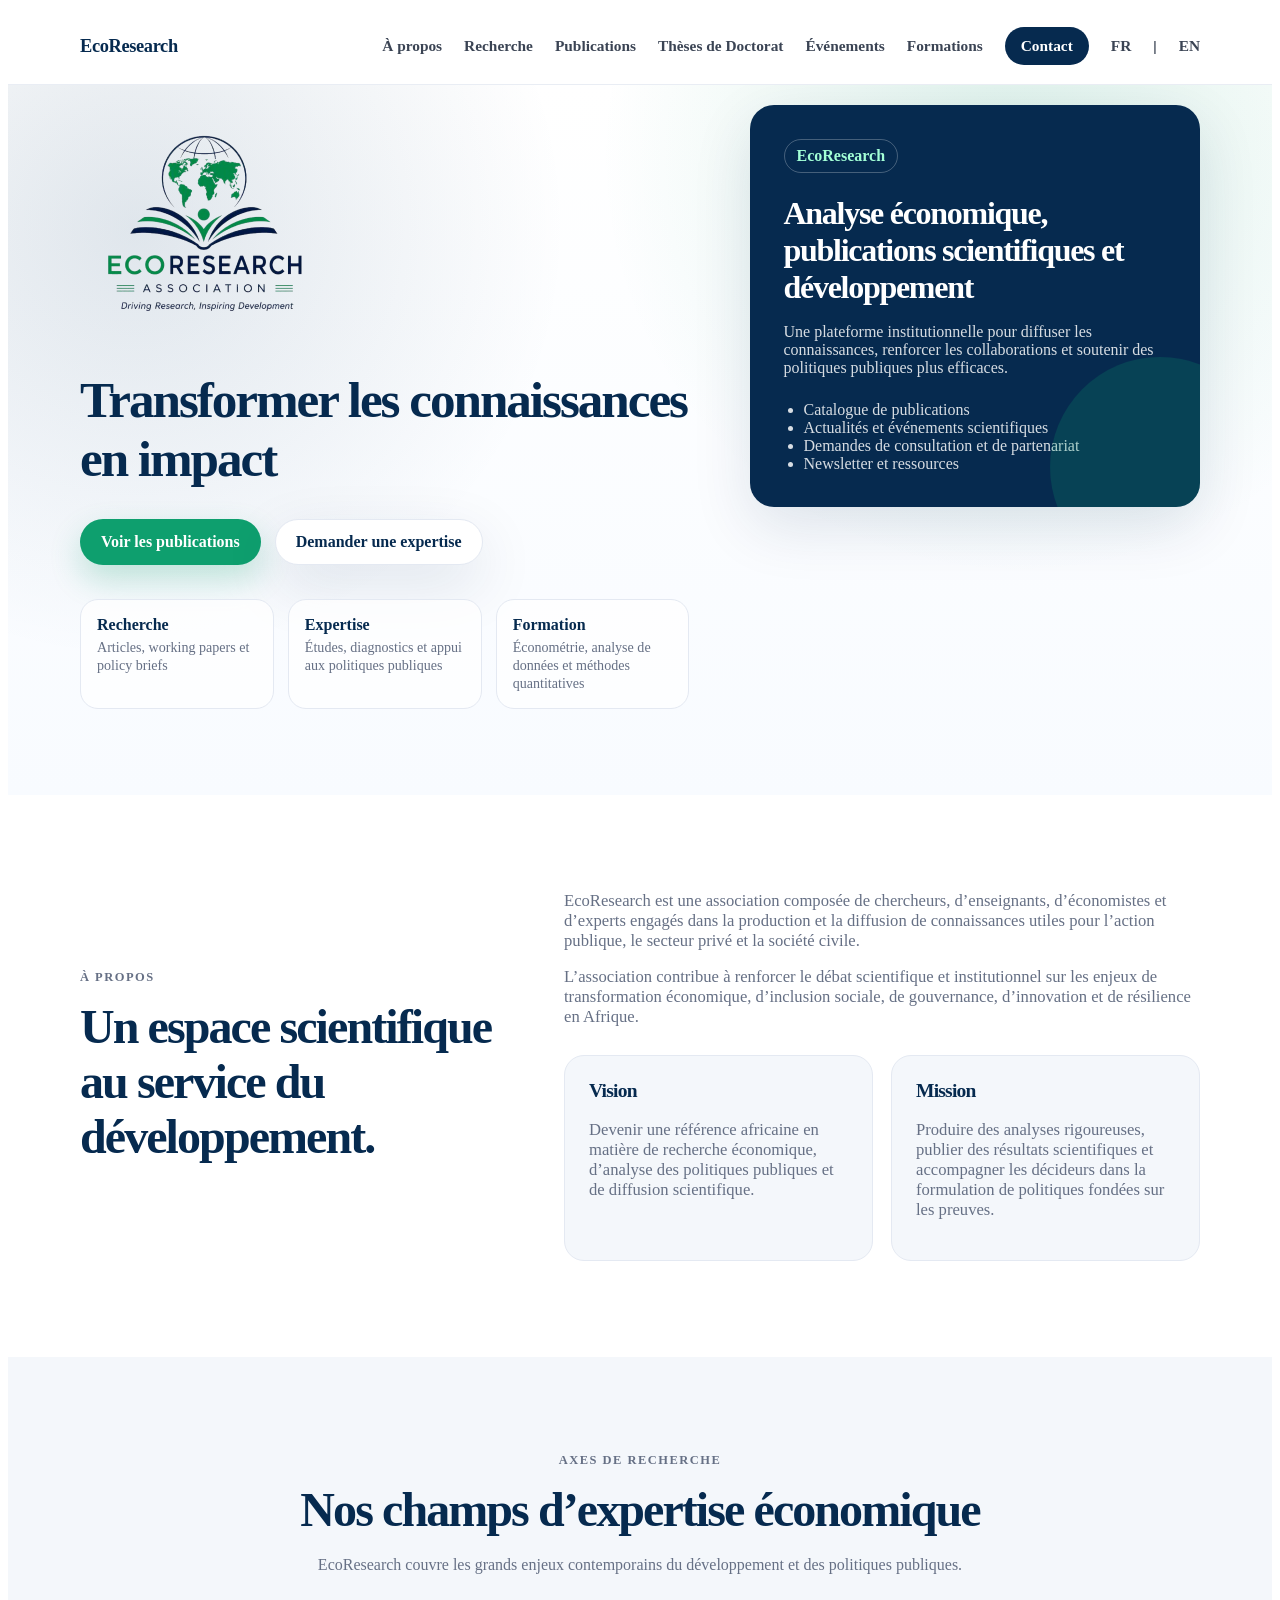
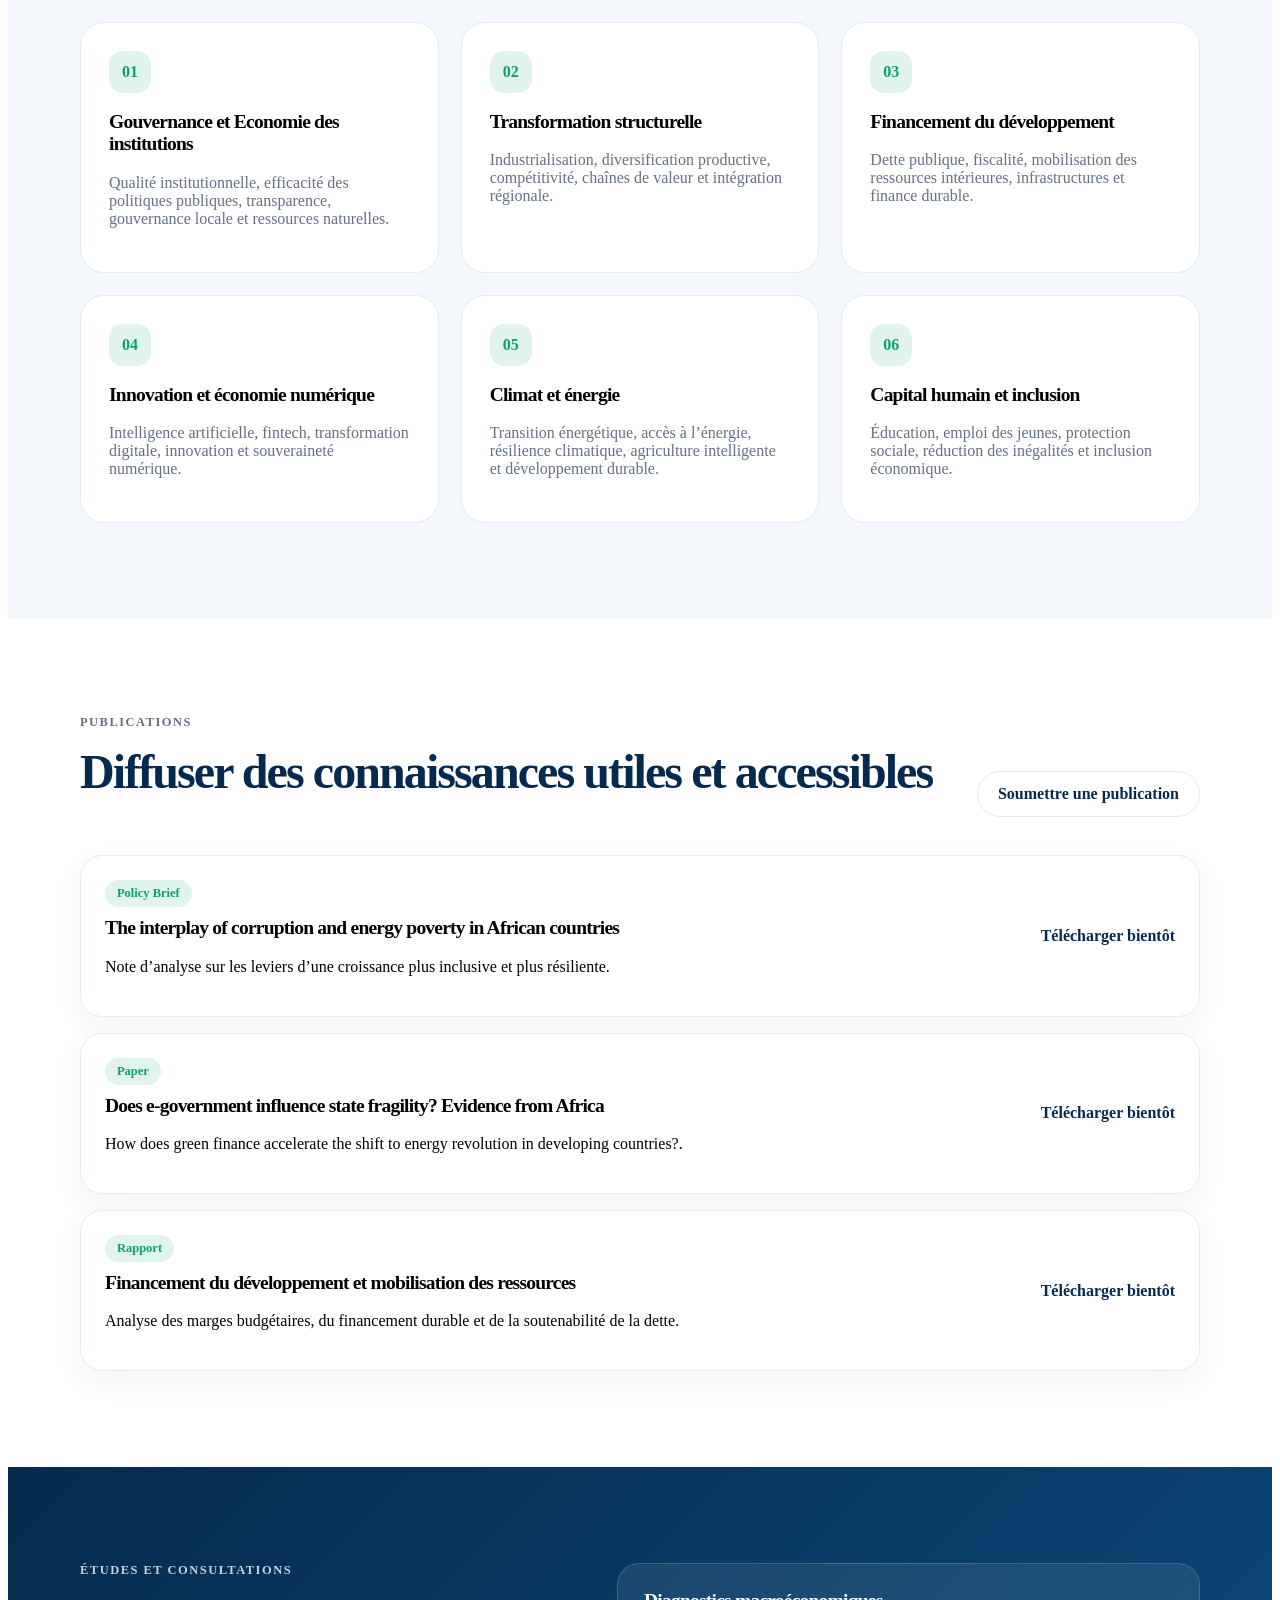
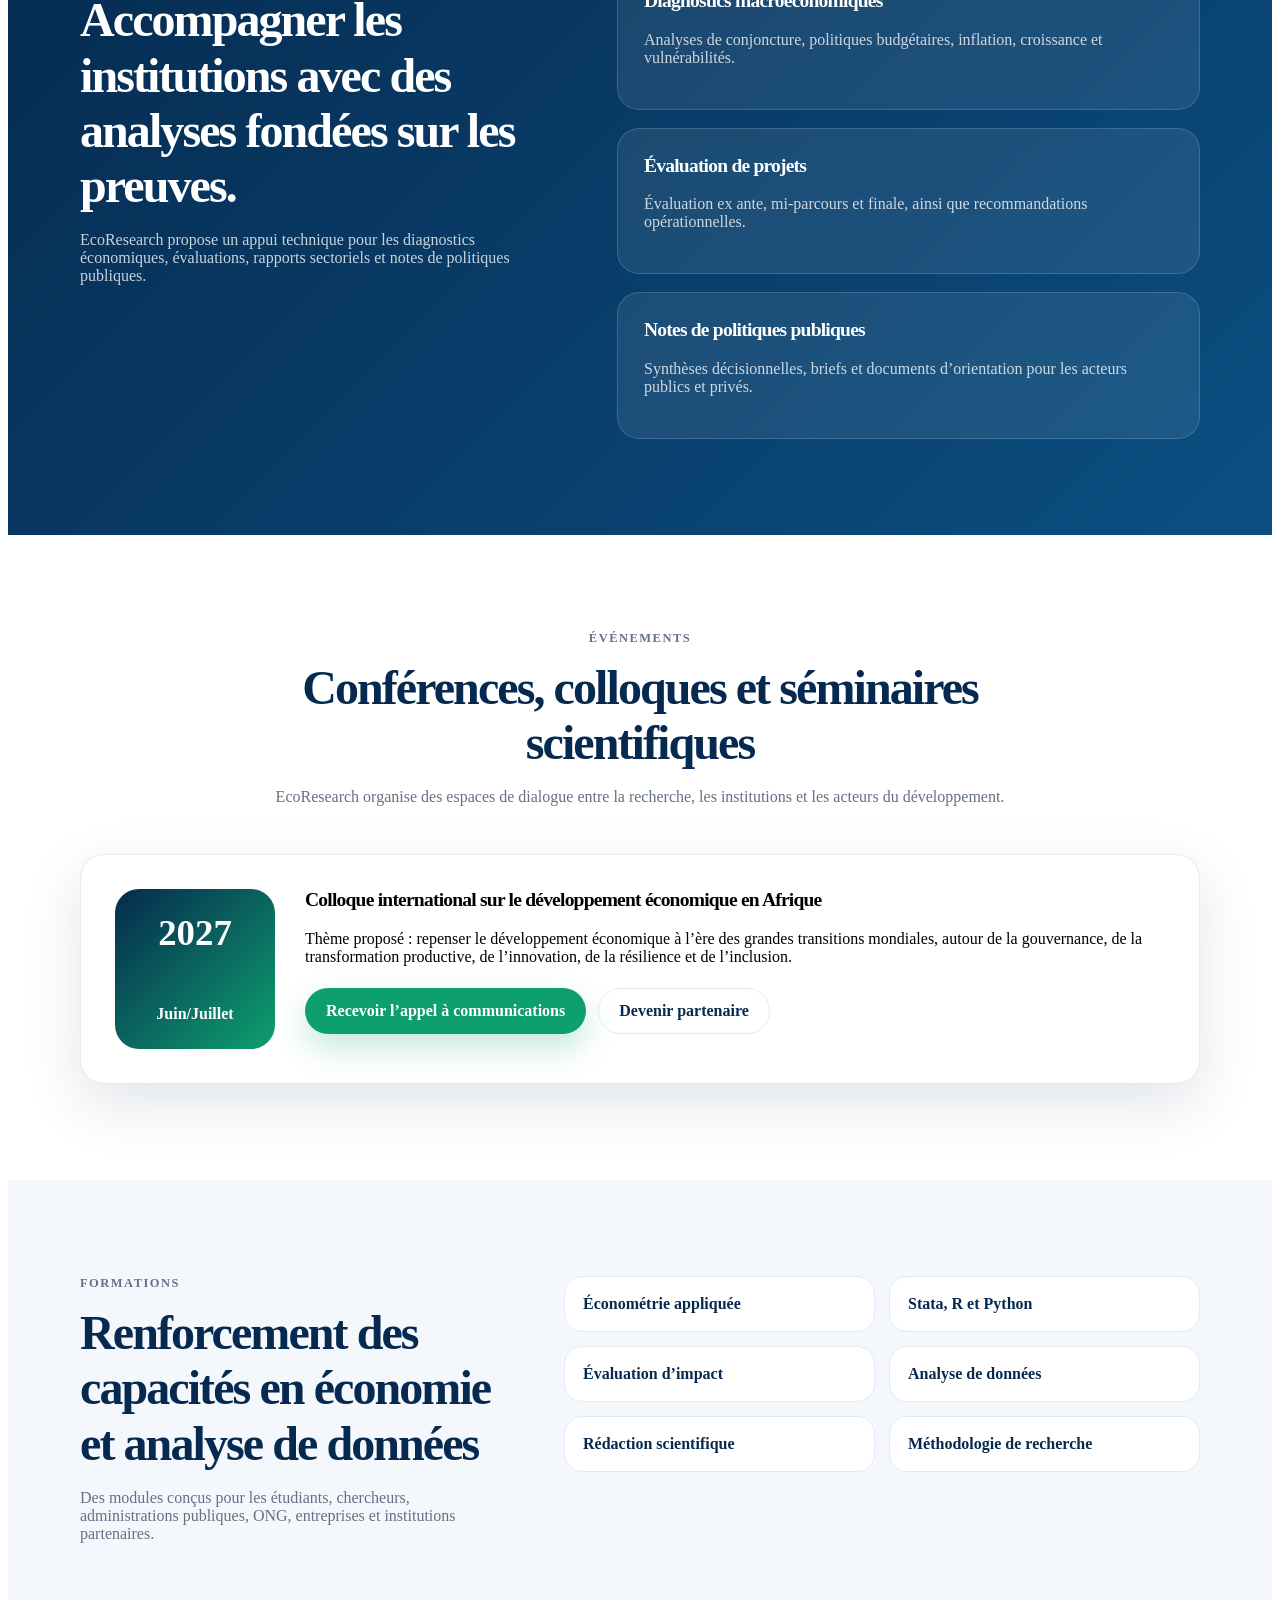
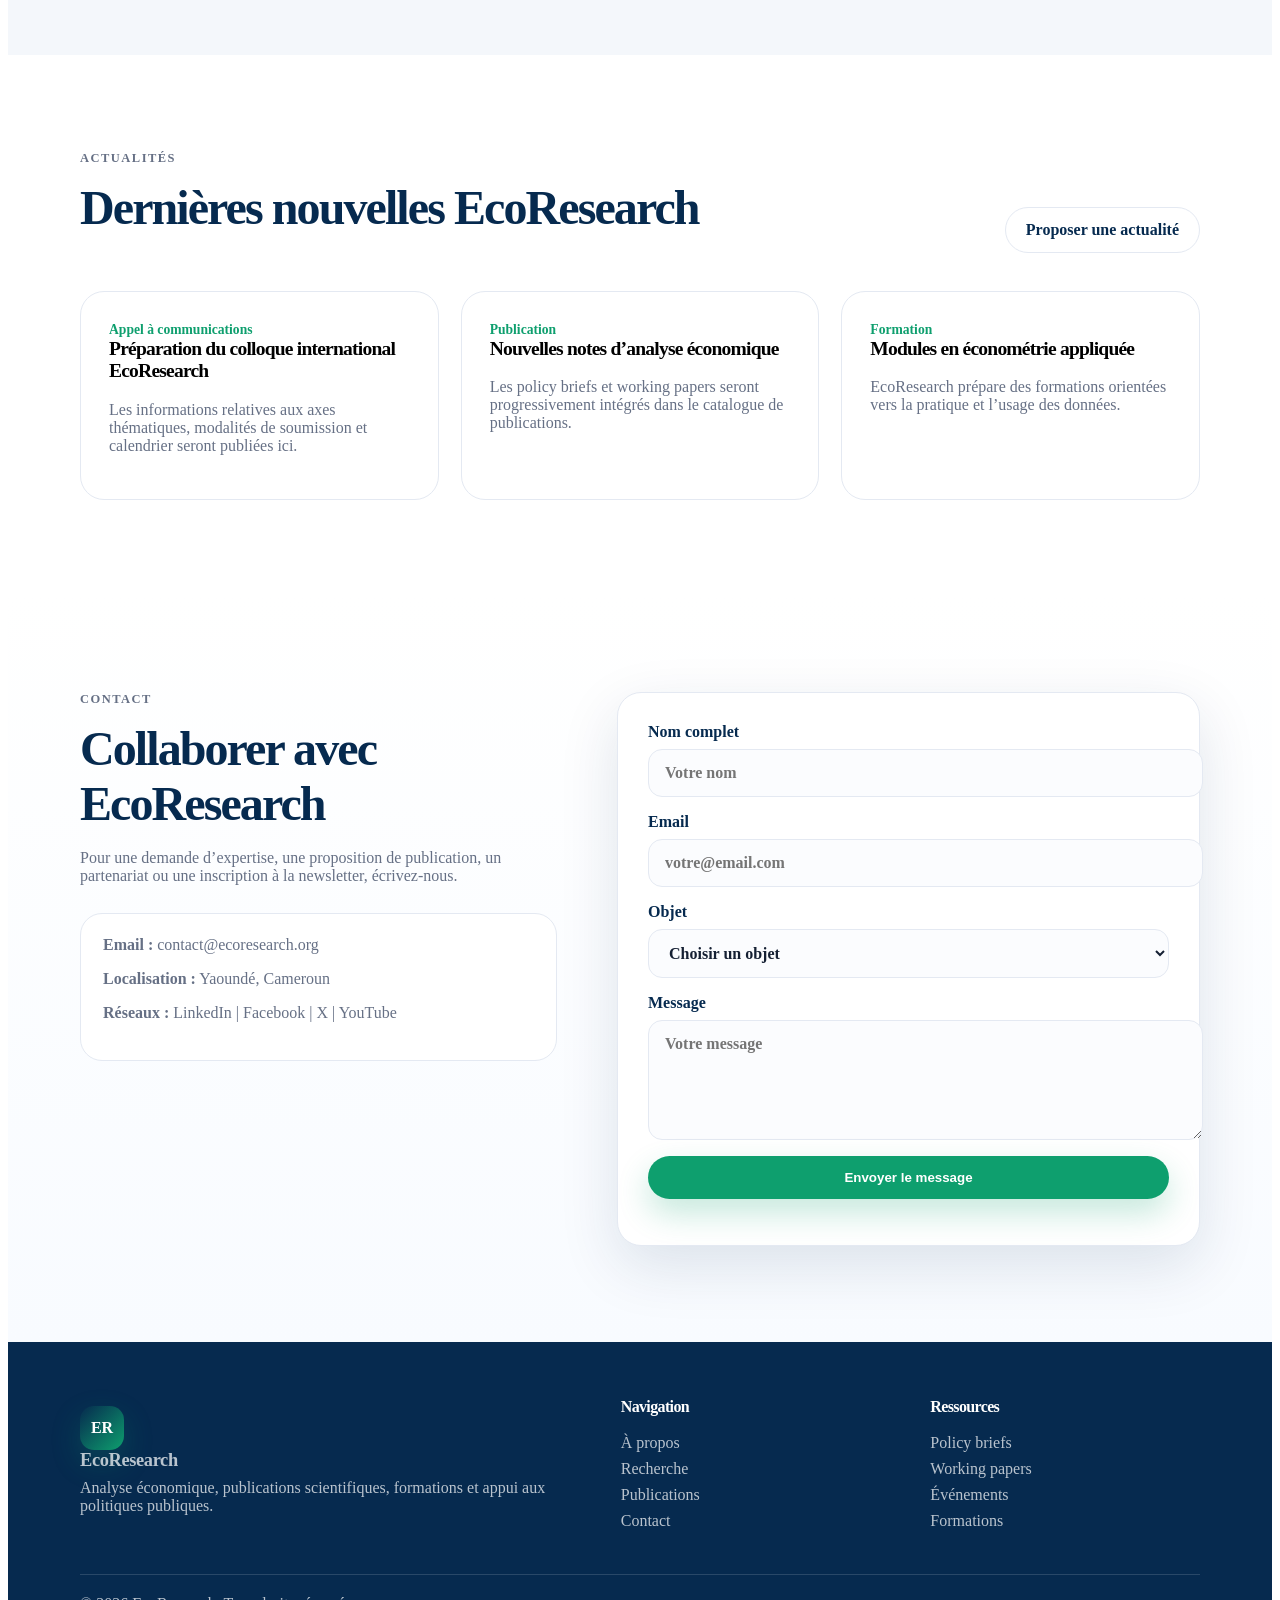
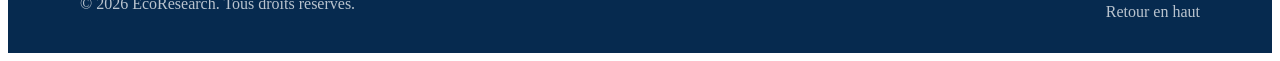
==== commit b40d6f18: "Update index.html" ====
--- a/index.html
+++ b/index.html
@@ -43,7 +43,7 @@
         <div class="hero-content reveal">
          <img src="Ecoresearch-ASrevised.png" alt="EcoResearch Logo" style="width:250px; height:auto; 
           <p class="eyebrow"></p>
-          <h1>Turning Knowledge into Impact</h1>
+          <h1>Transformer les connaissances en impact</h1>
           <p class="hero-text">
             
           </p>
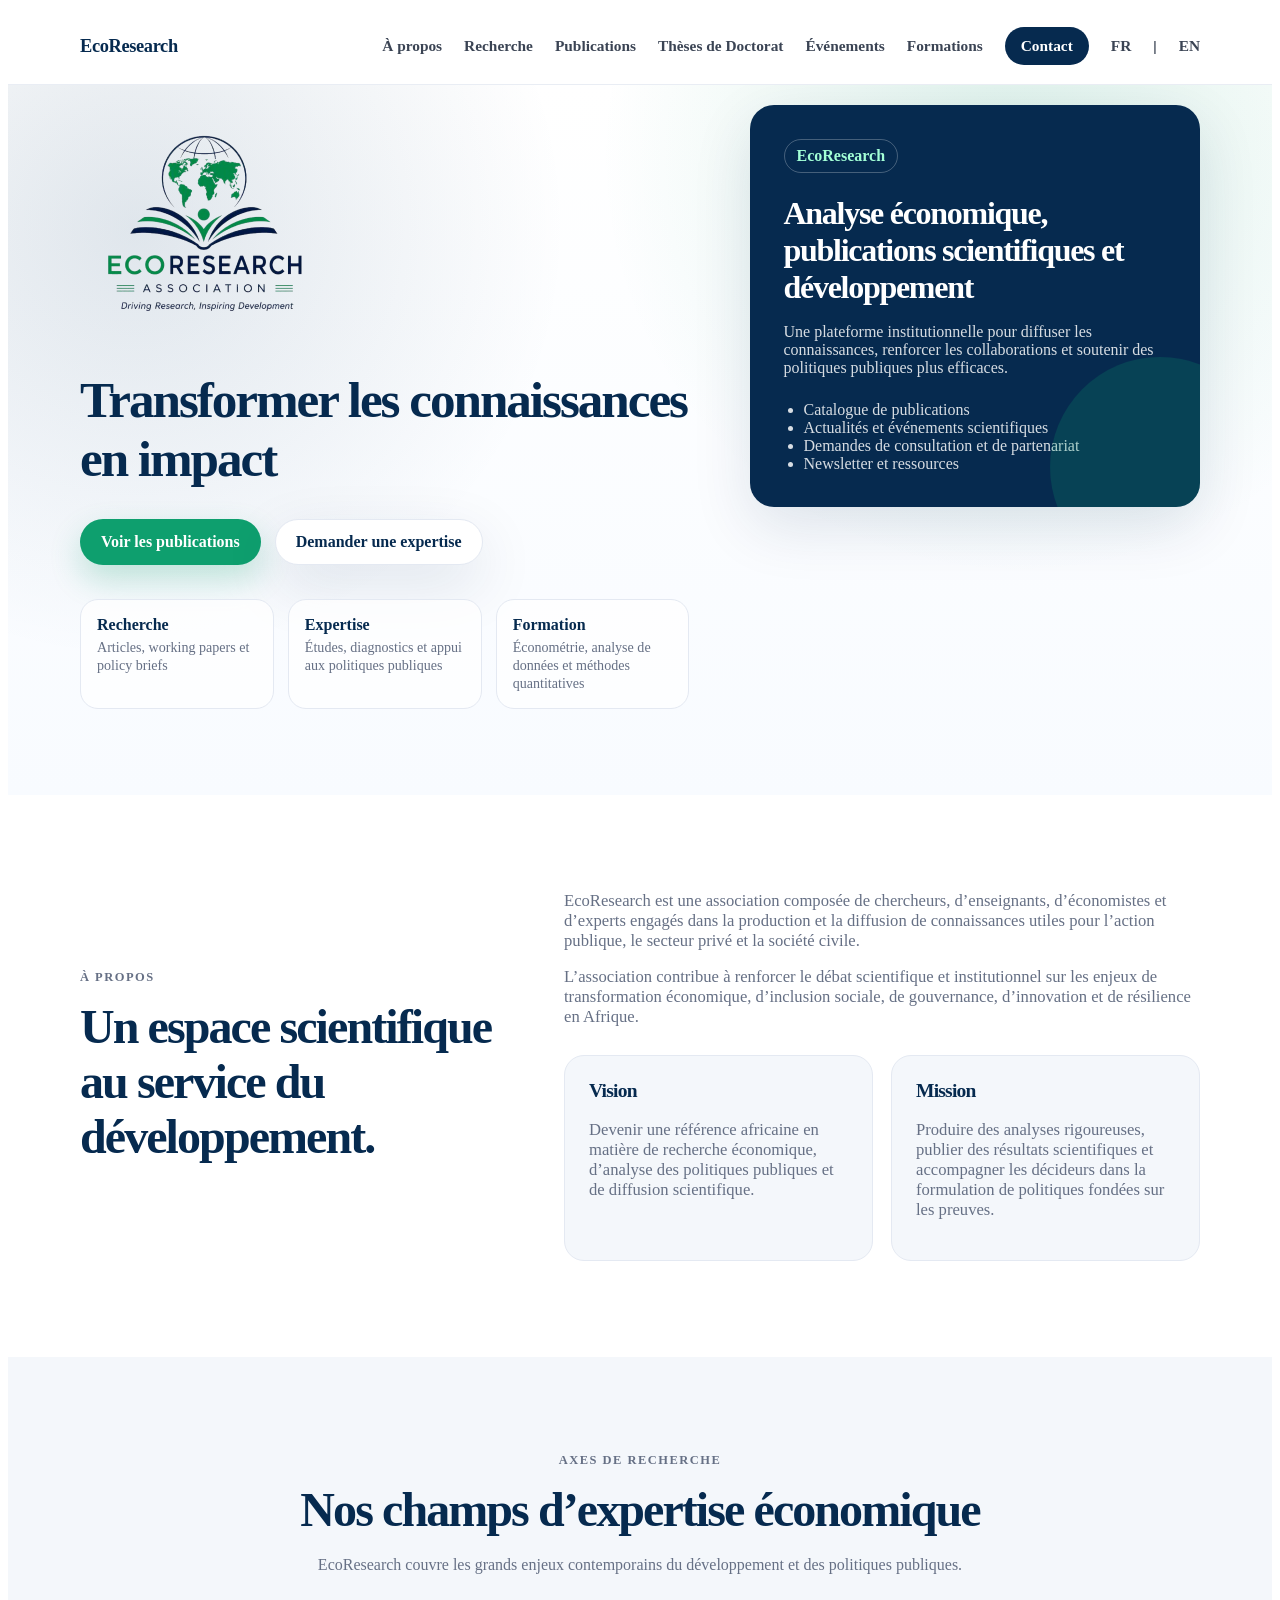
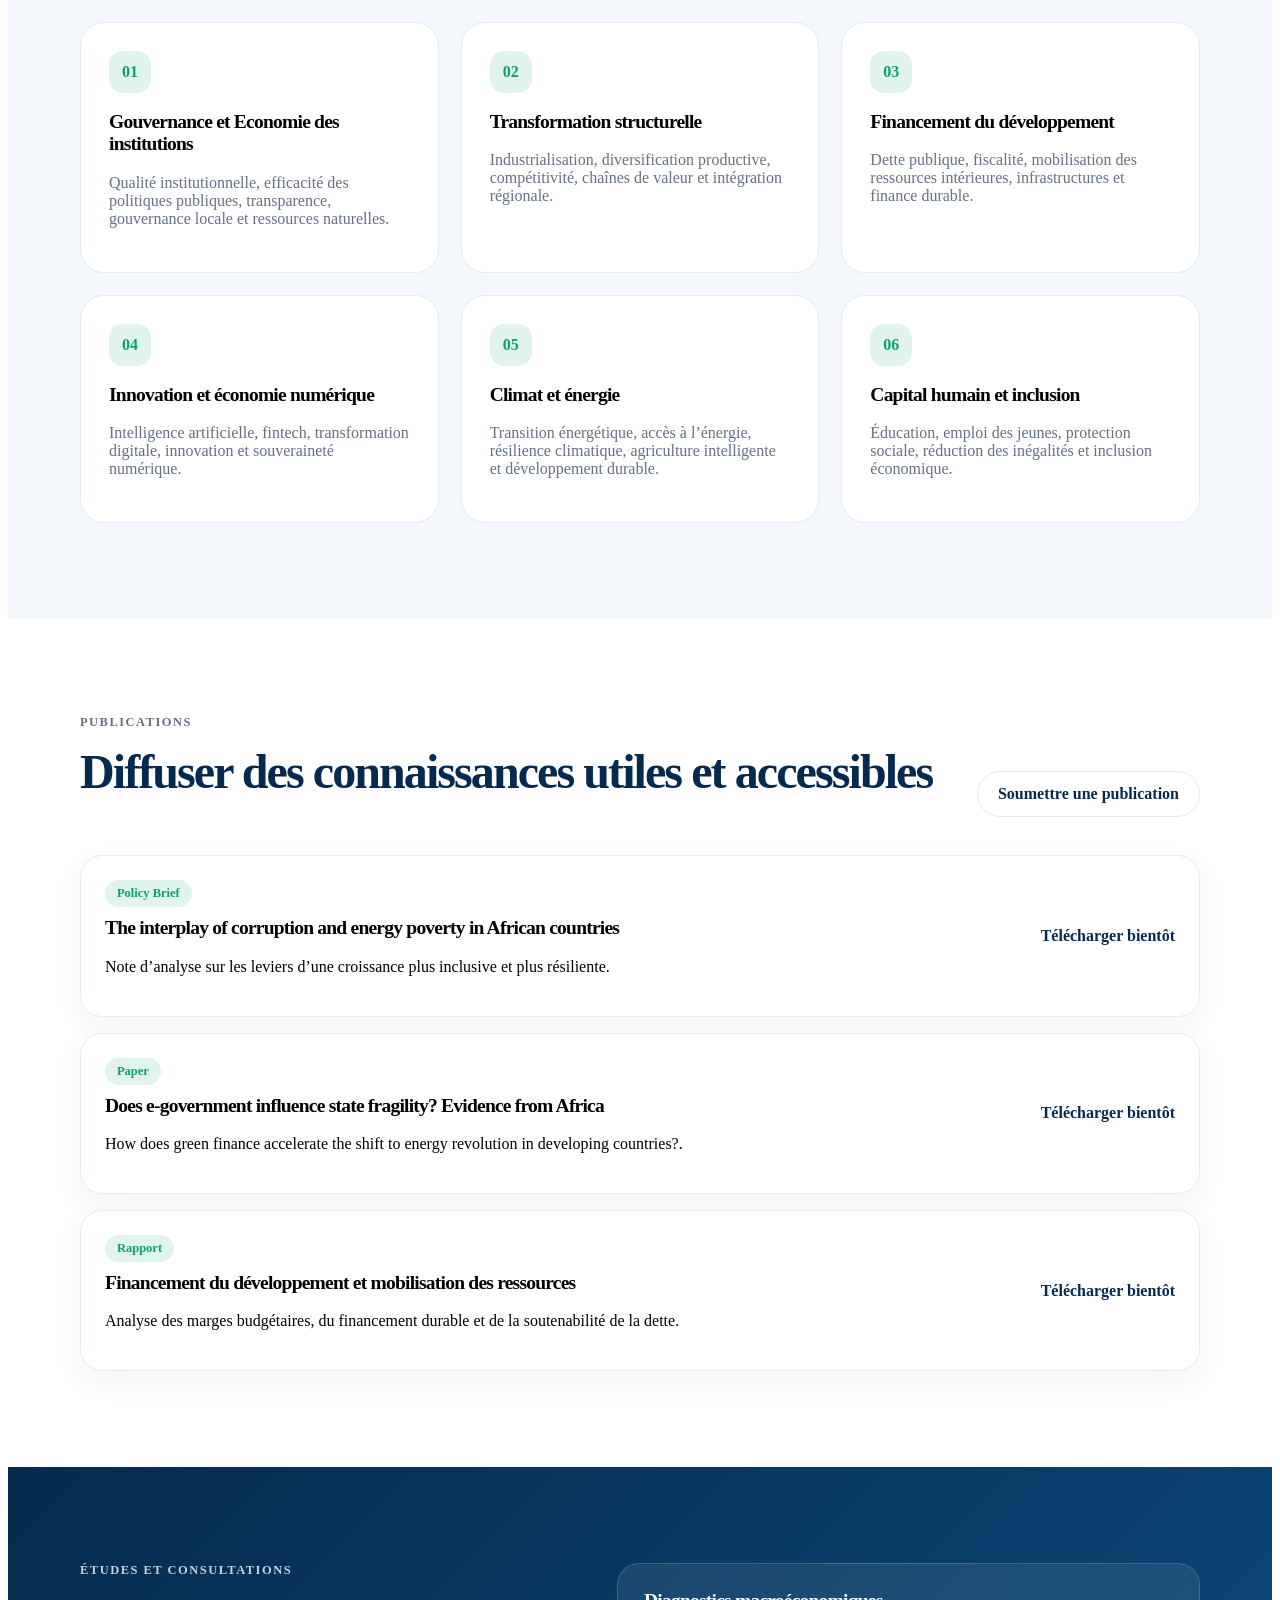
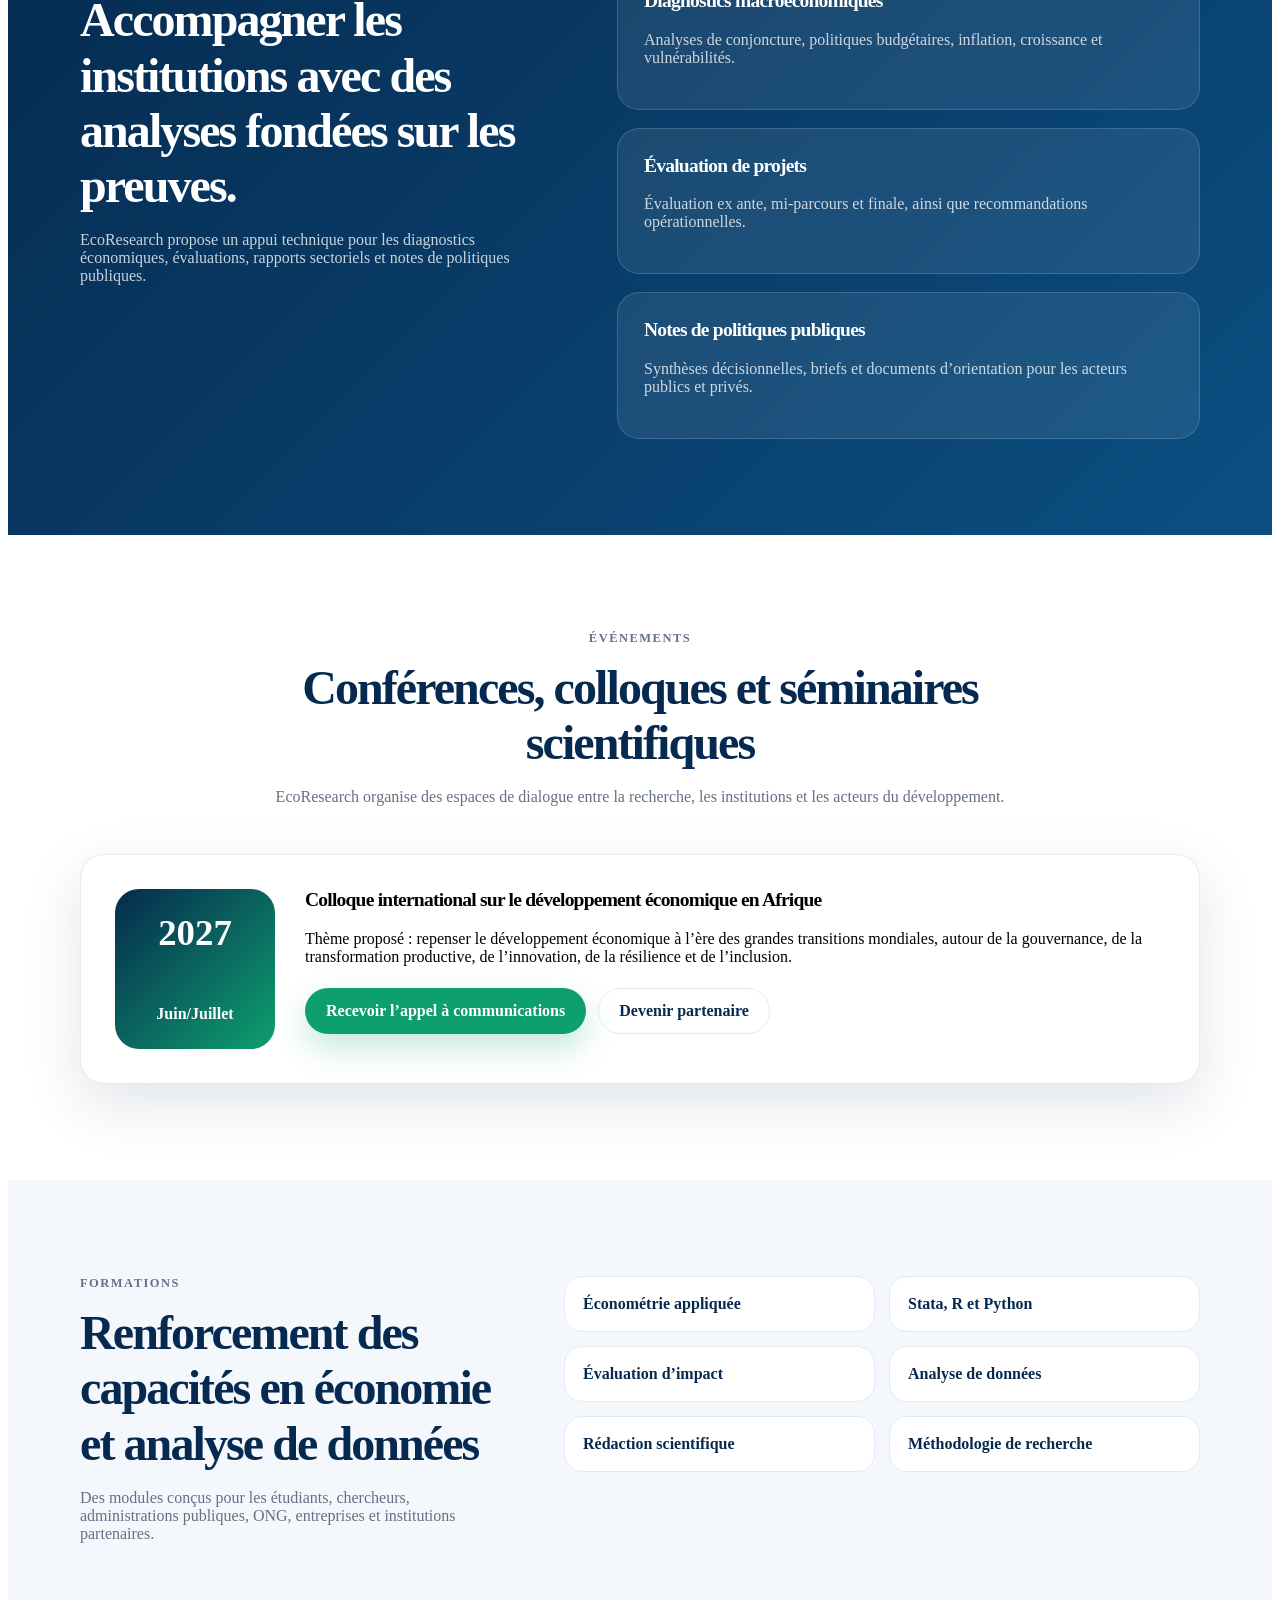
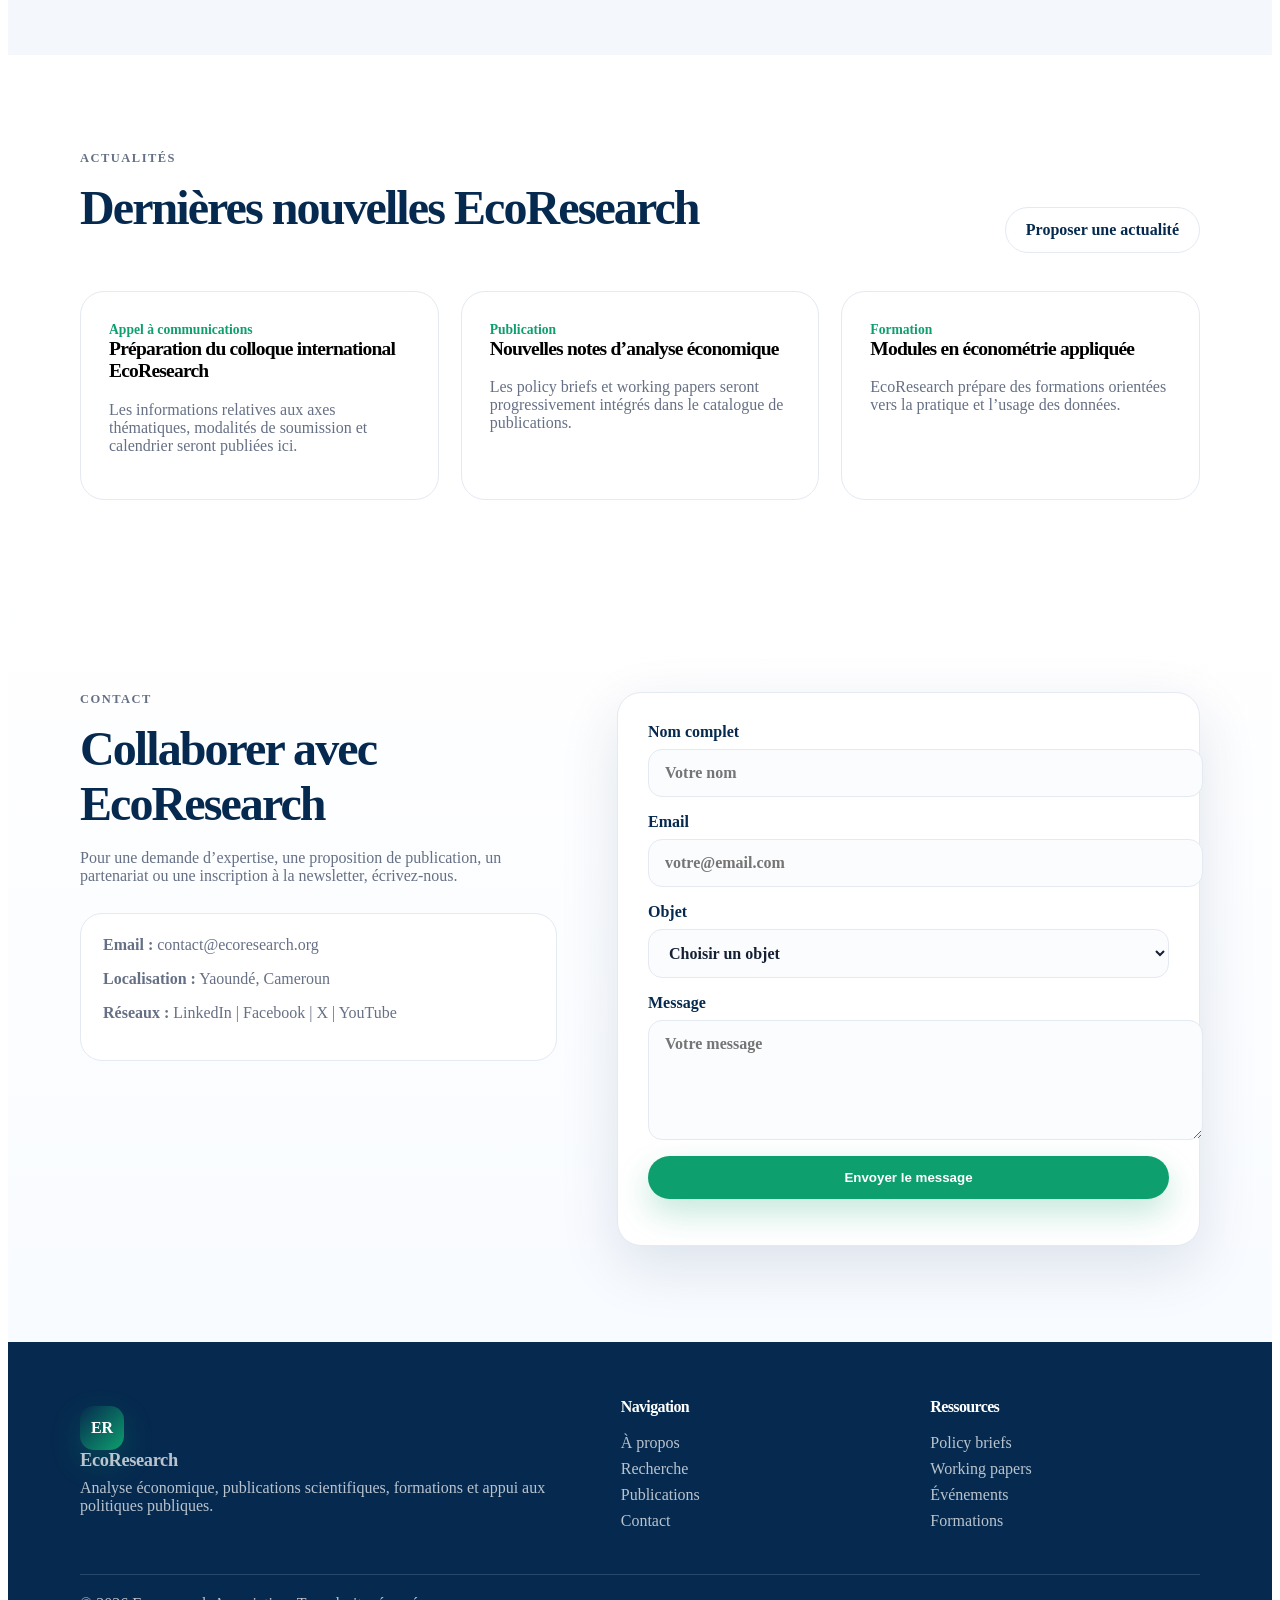
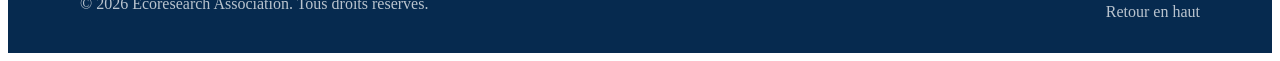
==== commit 033745fd: "Update index.html" ====
--- a/index.html
+++ b/index.html
@@ -261,7 +261,7 @@
       </div>
     </div>
     <div class="container footer-bottom">
-      <p>© <span id="year"></span> EcoResearch. Tous droits réservés.</p>
+      <p>© <span id="year"></span> Ecoresearch Association. Tous droits réservés.</p>
       <a href="#top">Retour en haut</a>
     </div>
   </footer>
